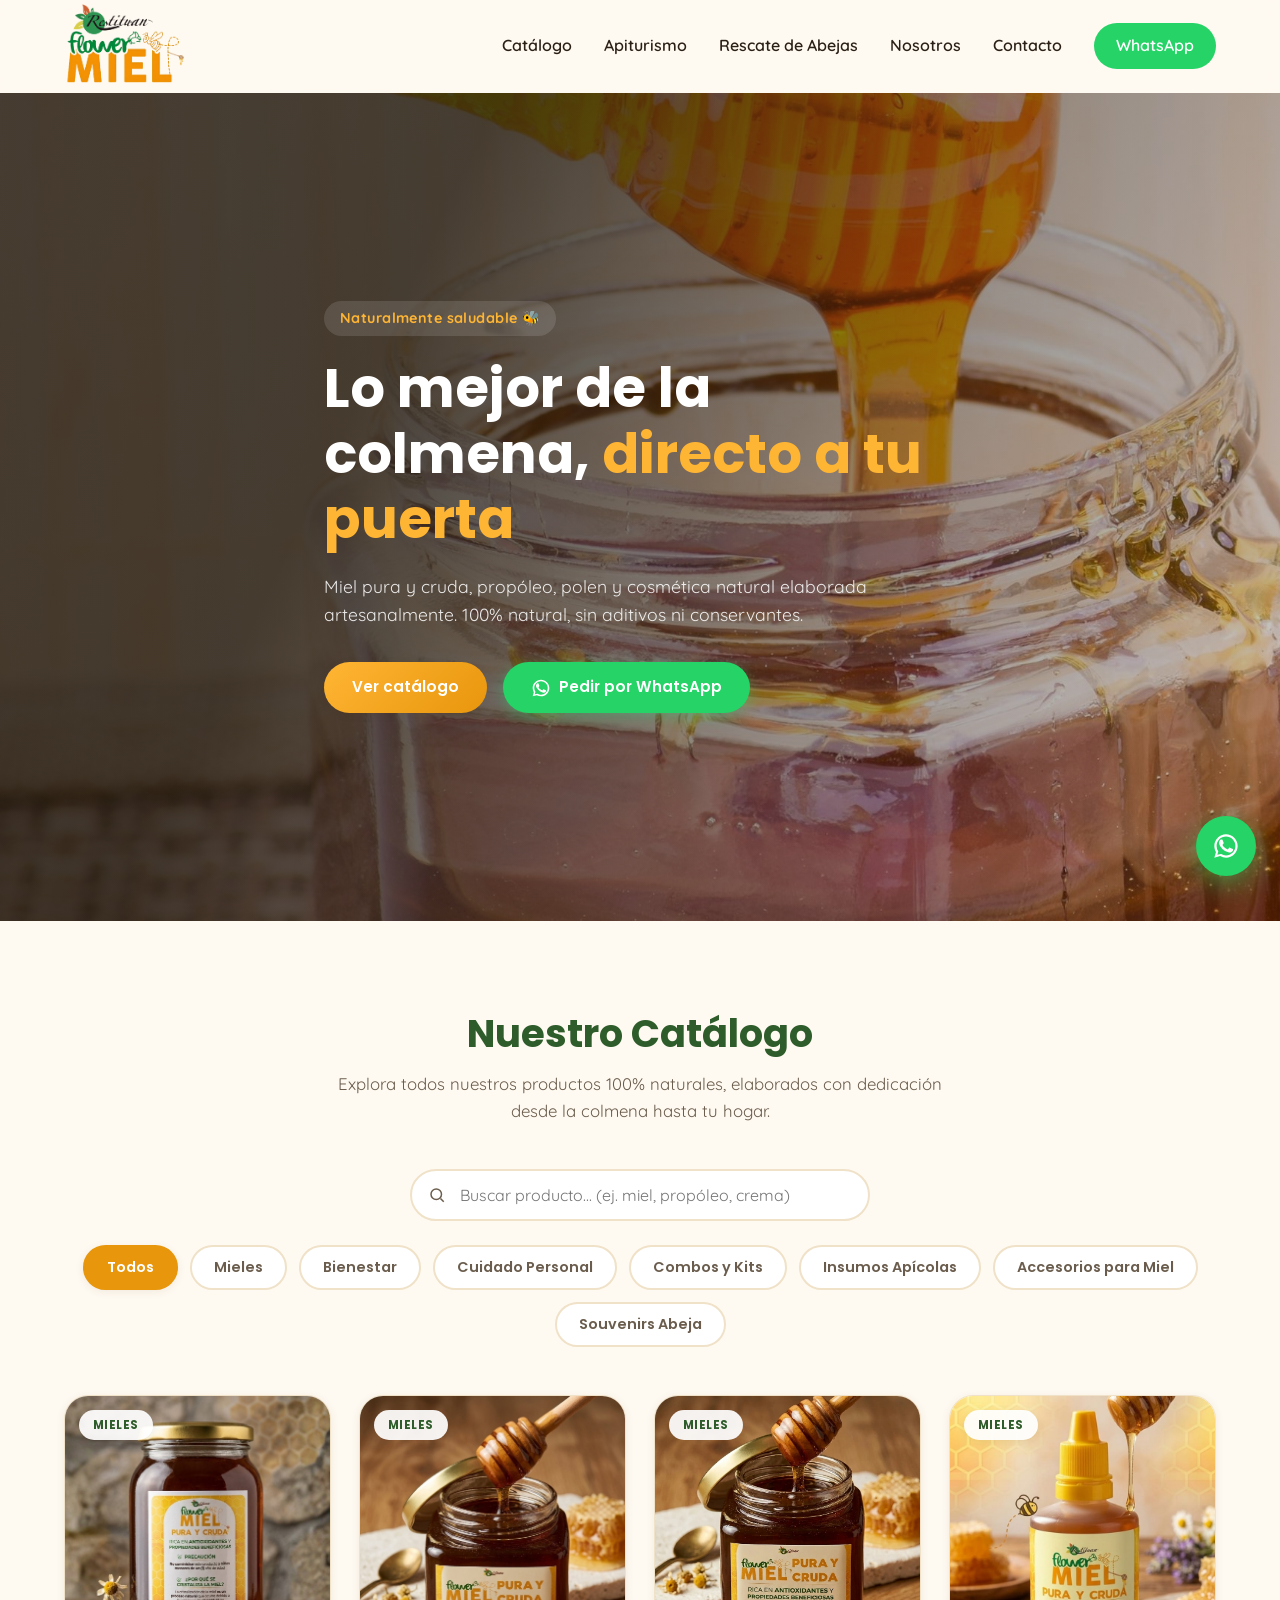
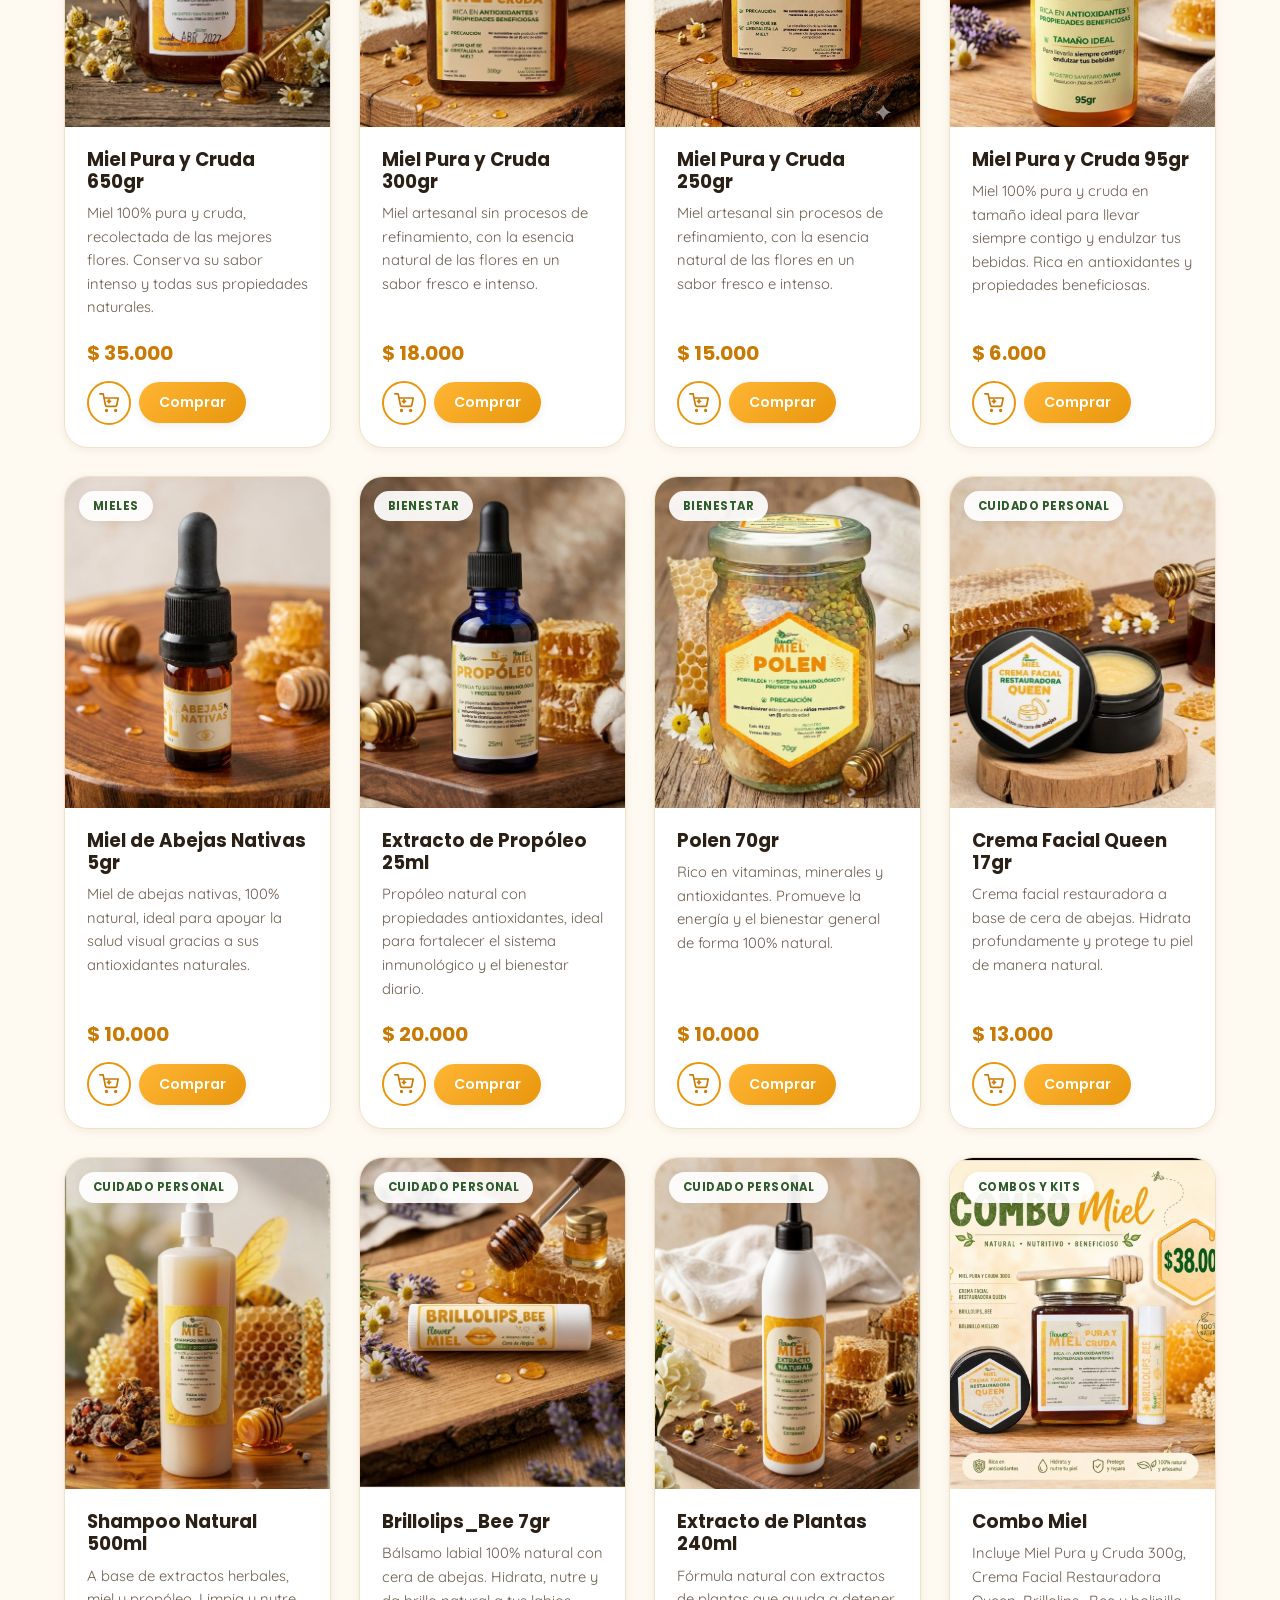
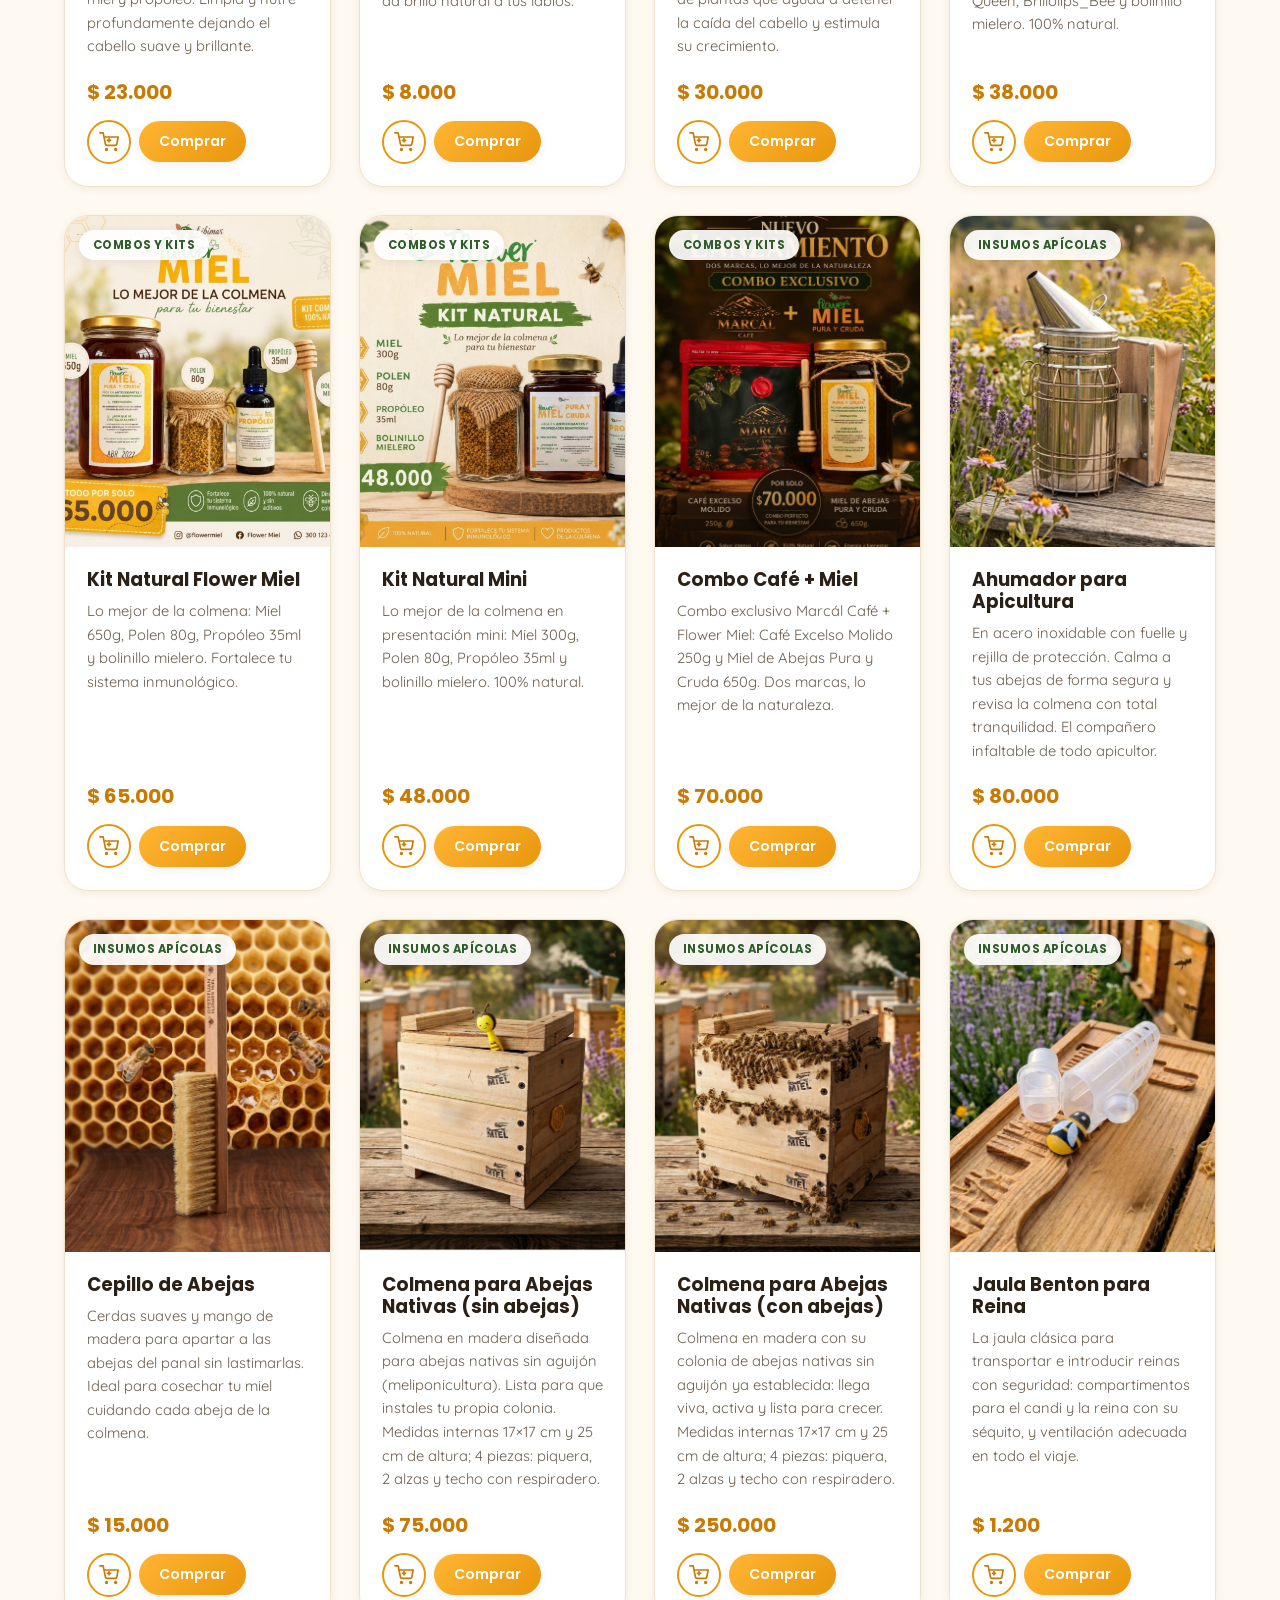
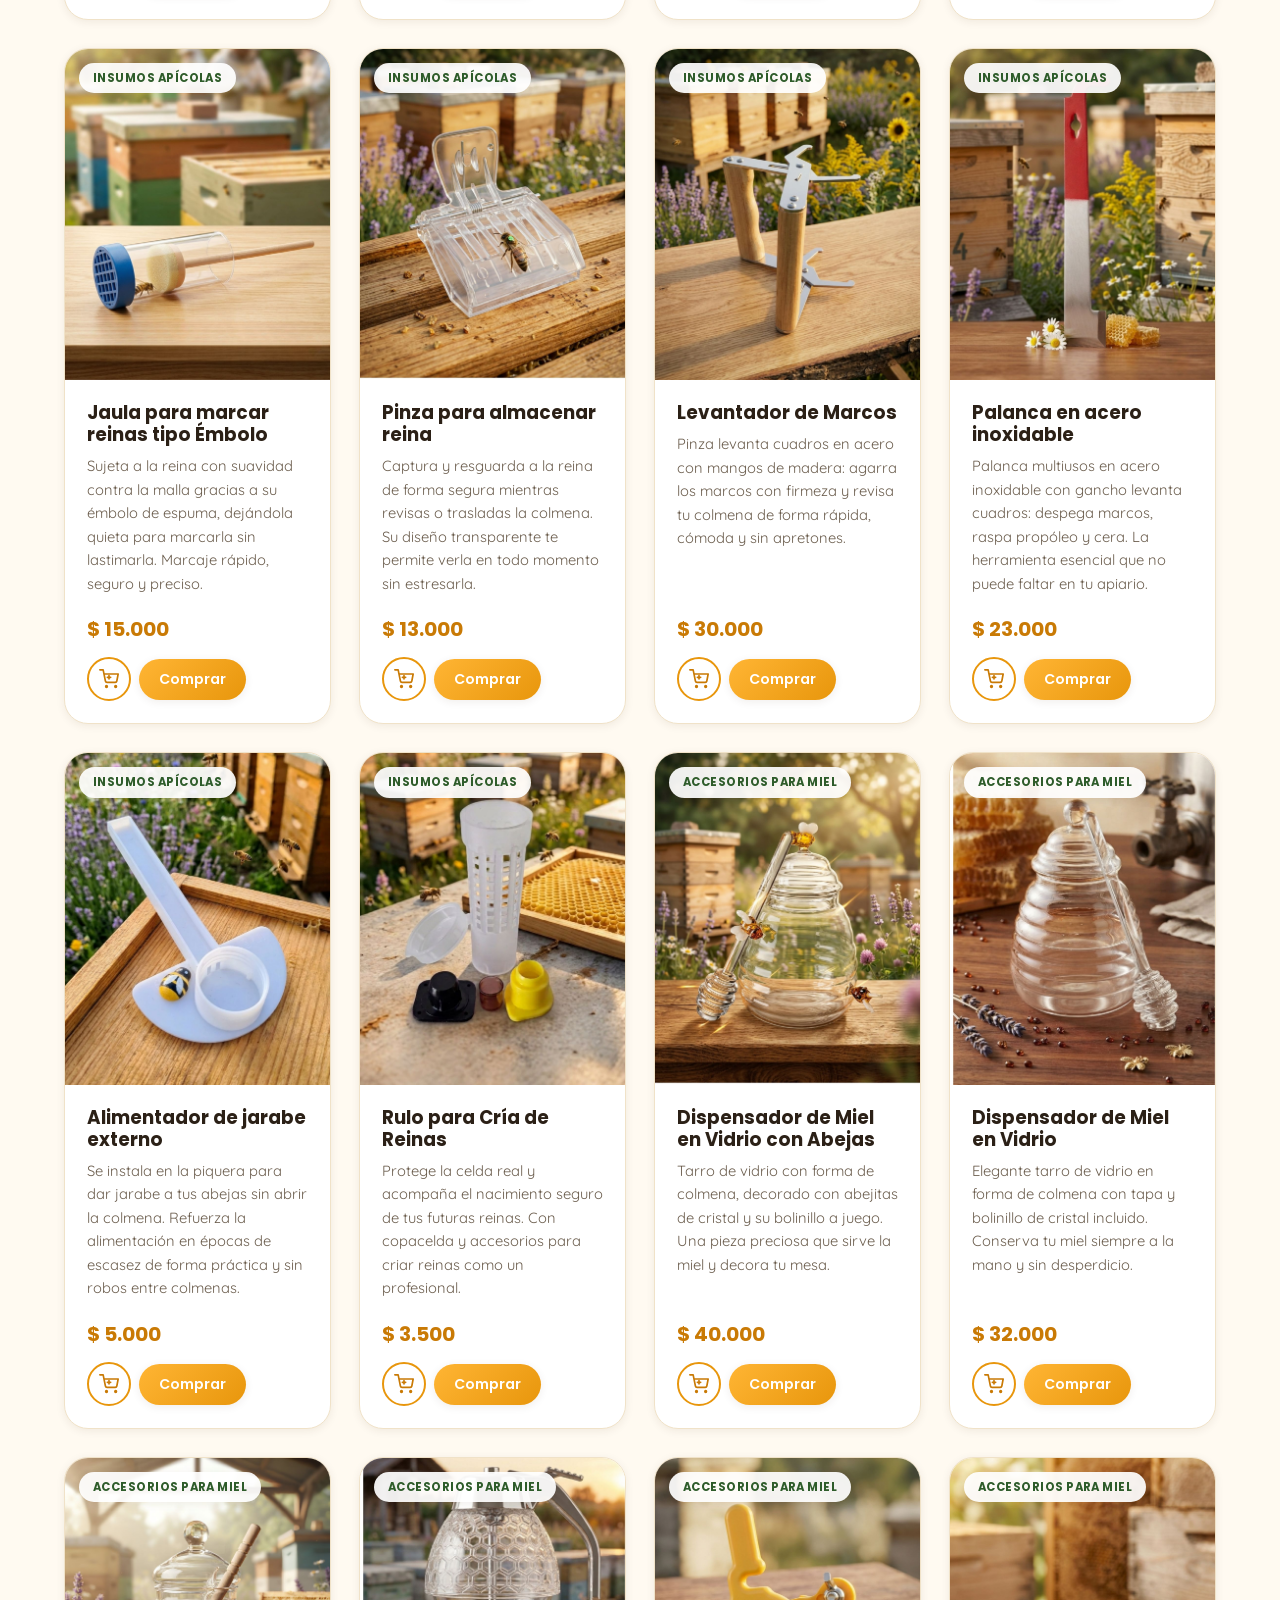
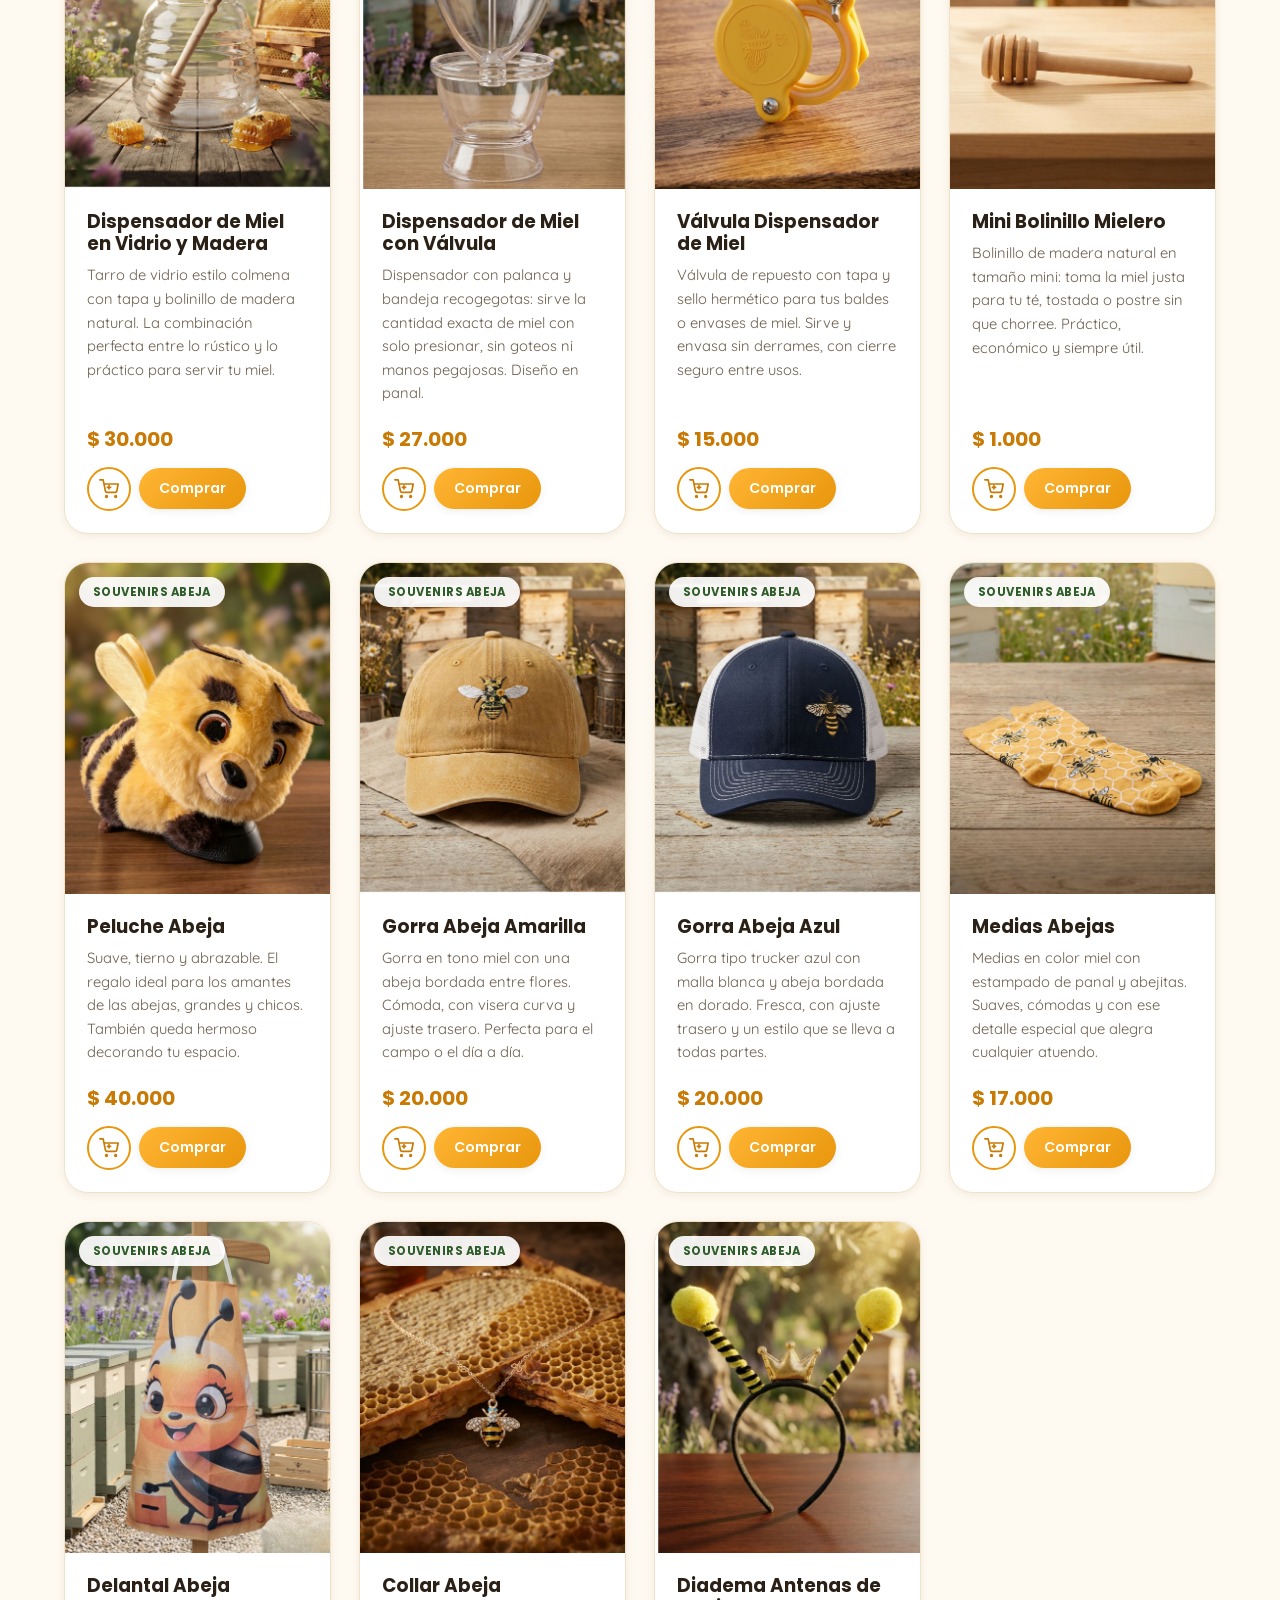
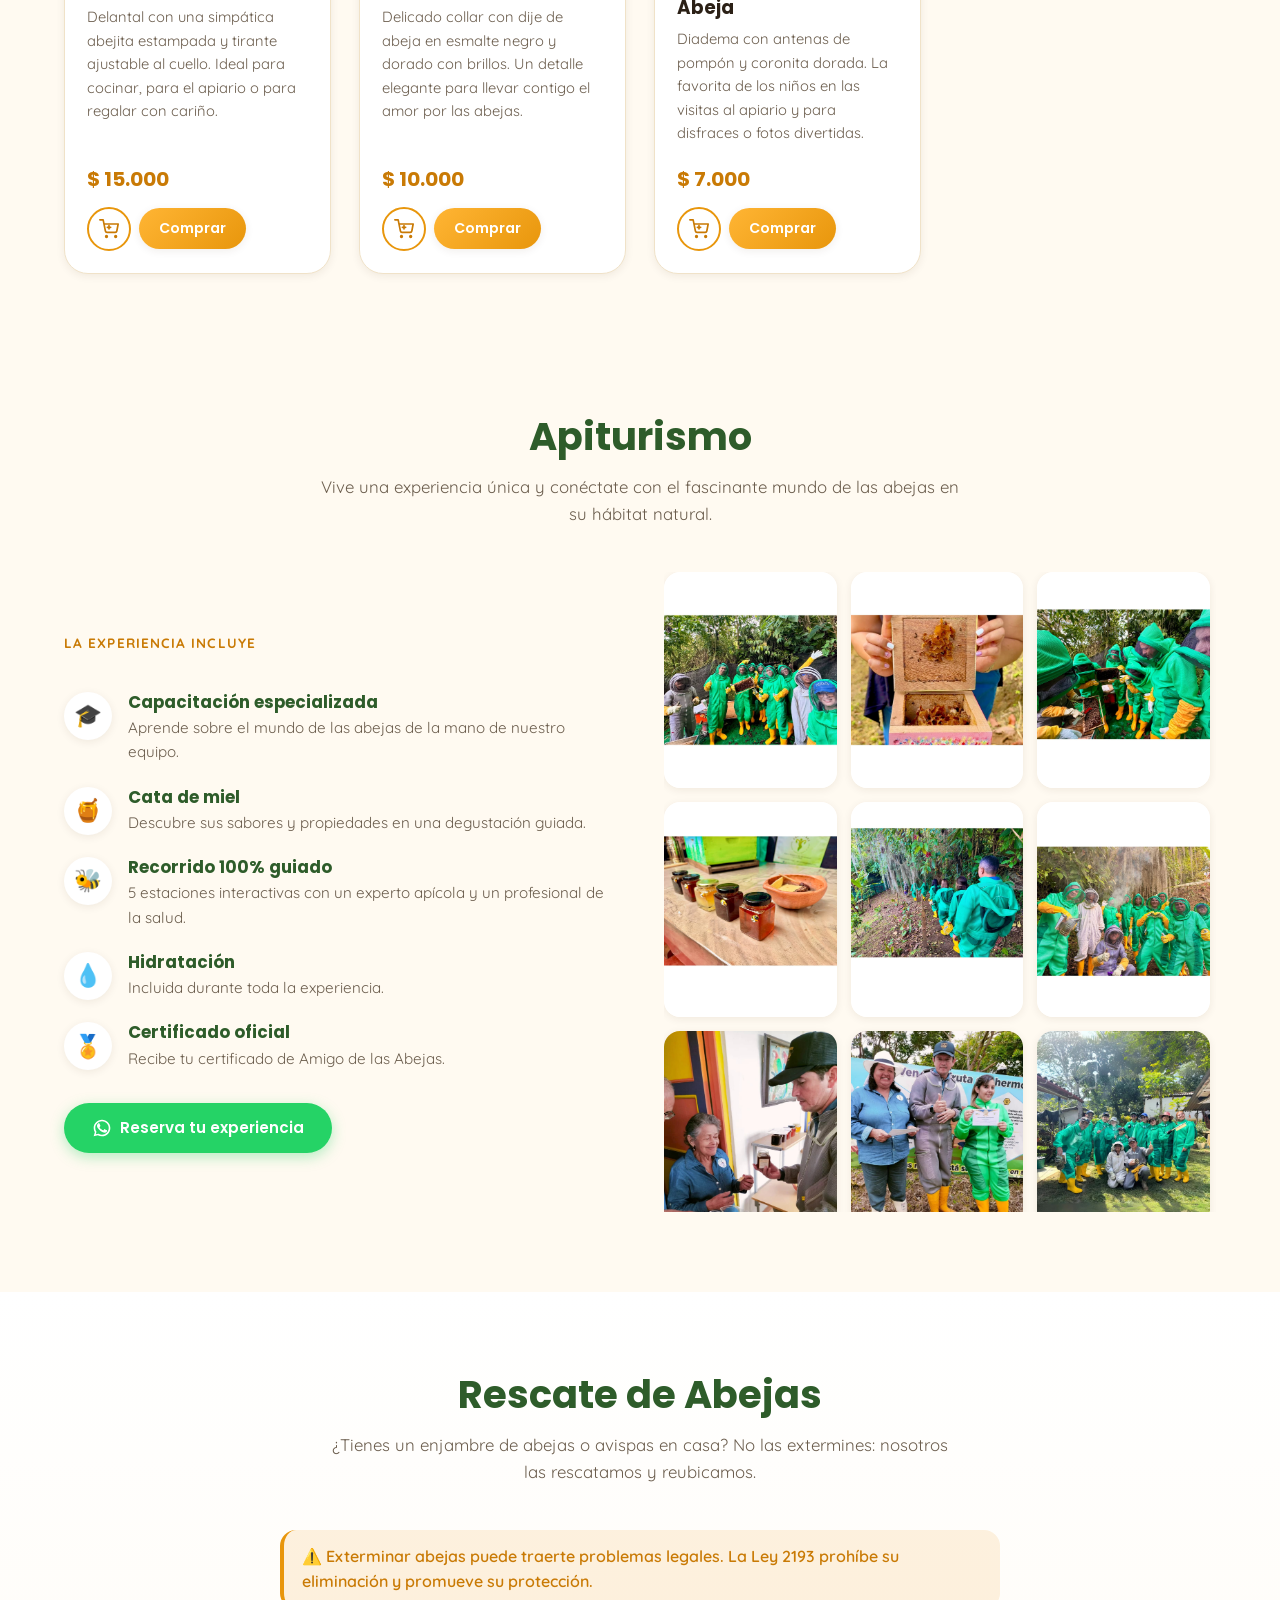
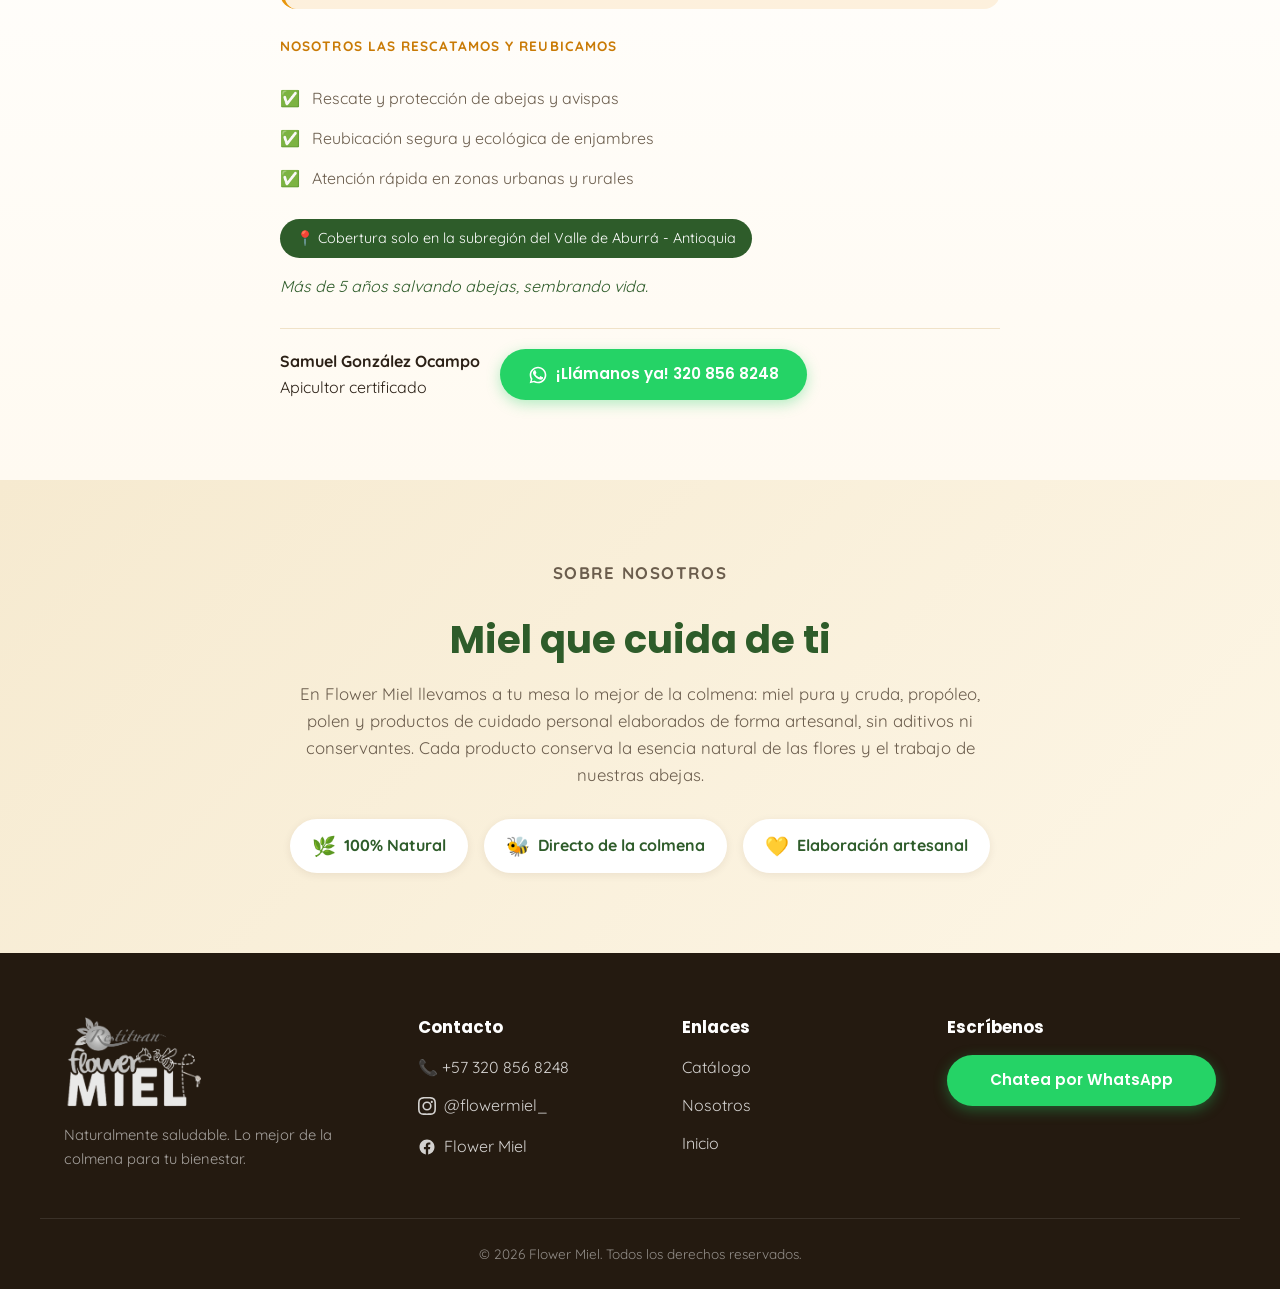
==== index.html @ 2cbb91fa "Anima el fondo del hero con video de miel cayendo Reemplaza la imagen estática del hero por un loop " ====
<!DOCTYPE html>
<html lang="es">
<head>
<meta charset="UTF-8">
<meta name="viewport" content="width=device-width, initial-scale=1.0">
<title>Flower Miel | Catálogo Natural</title>
<meta name="description" content="Flower Miel - Productos naturales de la colmena: miel, propóleo, polen y cosmética natural. Pide por WhatsApp.">
<link rel="icon" href="data:image/svg+xml,<svg xmlns=%22http://www.w3.org/2000/svg%22 viewBox=%220 0 100 100%22><text y=%22.9em%22 font-size=%2290%22>🍯</text></svg>">
<link rel="preconnect" href="https://fonts.googleapis.com">
<link rel="preconnect" href="https://fonts.gstatic.com" crossorigin>
<link href="https://fonts.googleapis.com/css2?family=Poppins:wght@400;500;600;700;800&family=Quicksand:wght@400;500;600;700&display=swap" rel="stylesheet">
<link rel="stylesheet" href="assets/css/styles.css">
<script type="text/javascript">
  (function(c,l,a,r,i,t,y){
      c[a] = c[a] || function () { (c[a].q = c[a].q || []).push(arguments) };
      t=l.createElement(r); t.async = 1; t.src = "https://www.clarity.ms/tag/" + i;
      y=l.getElementsByTagName(r)[0]; y.parentNode.insertBefore(t,y);
  })(window, document, "clarity", "script", "xit85hy0zz");
</script>
<script async src="https://www.googletagmanager.com/gtag/js?id=G-C2NWZC5JKX"></script>
<script>
  window.dataLayer = window.dataLayer || [];
  function gtag(){dataLayer.push(arguments);}
  gtag('js', new Date());
  gtag('config', 'G-C2NWZC5JKX');
</script>
</head>
<body>

<!-- HEADER -->
<header class="site-header" id="top">
  <div class="header-inner container">
    <a href="#top" class="brand">
      <img src="assets/img/logo-flower-miel.png" alt="Flower Miel" class="brand-logo">
    </a>

    <nav class="main-nav" id="mainNav">
      <a href="#catalogo">Catálogo</a>
      <a href="#apiturismo">Apiturismo</a>
      <a href="#rescate">Rescate de Abejas</a>
      <a href="#nosotros">Nosotros</a>
      <a href="#contacto">Contacto</a>
      <a class="nav-cta" href="https://wa.me/573208568248?text=Hola%2C%20quiero%20conocer%20m%C3%A1s%20sobre%20los%20productos%20de%20Flower%20Miel.%20Estoy%20viendo%20el%20cat%C3%A1logo%3A%20https%3A%2F%2Fcatalogoflowermiel.onrender.com%2F%23catalogo" target="_blank" rel="noopener">
        WhatsApp
      </a>
    </nav>

    <button class="nav-toggle" id="navToggle" aria-label="Abrir menú" aria-expanded="false">
      <span></span><span></span><span></span>
    </button>
  </div>
</header>

<!-- HERO -->
<section class="hero">
  <video class="hero-bg hero-bg-video" autoplay muted loop playsinline poster="assets/img/hero-banner.jpg">
    <source src="assets/video/hero-honey.mp4" type="video/mp4">
  </video>
  <div class="hero-overlay"></div>
  <div class="container hero-content">
    <p class="hero-eyebrow">Naturalmente saludable 🐝</p>
    <h1>Lo mejor de la colmena, <span>directo a tu puerta</span></h1>
    <p class="hero-subtitle">Miel pura y cruda, propóleo, polen y cosmética natural elaborada artesanalmente. 100% natural, sin aditivos ni conservantes.</p>
    <div class="hero-actions">
      <a href="#catalogo" class="btn btn-primary">Ver catálogo</a>
      <a href="https://wa.me/573208568248?text=Hola%2C%20estoy%20interesado%20en%20los%20productos%20de%20Flower%20Miel.%20Estoy%20viendo%20el%20cat%C3%A1logo%3A%20https%3A%2F%2Fcatalogoflowermiel.onrender.com%2F%23catalogo" target="_blank" rel="noopener" class="btn btn-whatsapp">
        <svg viewBox="0 0 24 24" width="20" height="20" fill="currentColor" aria-hidden="true"><path d="M17.472 14.382c-.297-.149-1.758-.867-2.03-.967-.273-.099-.472-.148-.67.15-.197.297-.767.966-.94 1.164-.173.199-.347.223-.644.075-.297-.15-1.255-.463-2.39-1.475-.883-.788-1.48-1.761-1.653-2.059-.173-.297-.018-.458.13-.606.134-.133.298-.347.446-.52.149-.174.198-.298.298-.497.099-.198.05-.371-.025-.52-.075-.149-.669-1.612-.916-2.207-.242-.579-.487-.5-.669-.51-.173-.008-.371-.01-.57-.01-.198 0-.52.074-.792.372-.272.297-1.04 1.016-1.04 2.479 0 1.462 1.065 2.875 1.213 3.074.149.198 2.096 3.2 5.077 4.487.709.306 1.262.489 1.694.625.712.227 1.36.195 1.871.118.571-.085 1.758-.719 2.006-1.413.248-.694.248-1.289.173-1.413-.074-.124-.272-.198-.57-.347z"/><path d="M12.001 2C6.478 2 2 6.477 2 12c0 1.876.51 3.633 1.398 5.144L2 22l4.965-1.372A9.94 9.94 0 0012.001 22C17.523 22 22 17.523 22 12S17.523 2 12.001 2zm0 18.062a8.03 8.03 0 01-4.099-1.126l-.294-.175-3.038.84.812-2.96-.192-.303A8.024 8.024 0 013.938 12c0-4.444 3.618-8.062 8.063-8.062 4.444 0 8.062 3.618 8.062 8.062 0 4.445-3.618 8.062-8.062 8.062z"/></svg>
        Pedir por WhatsApp
      </a>
    </div>
  </div>
</section>

<!-- QUICK NAV (solo móvil) -->
<nav class="quick-nav" aria-label="Accesos rápidos">
  <div class="container quick-nav-inner">
    <a href="#catalogo" class="quick-nav-item">
      <span class="quick-nav-icon">🍯</span>
      Catálogo
    </a>
    <a href="#apiturismo" class="quick-nav-item">
      <span class="quick-nav-icon">🐝</span>
      Apiturismo
    </a>
    <a href="#rescate" class="quick-nav-item">
      <span class="quick-nav-icon">🛡️</span>
      Rescate de Abejas
    </a>
    <a href="#nosotros" class="quick-nav-item">
      <span class="quick-nav-icon">🌿</span>
      Nosotros
    </a>
  </div>
</nav>

<!-- CATALOGO -->
<main>
<section class="catalog-section" id="catalogo">
  <div class="container">
    <div class="section-heading">
      <h2>Nuestro Catálogo</h2>
      <p>Explora todos nuestros productos 100% naturales, elaborados con dedicación desde la colmena hasta tu hogar.</p>
    </div>

    <!-- Controls: search + filters -->
    <div class="catalog-controls">
      <div class="search-box">
        <svg viewBox="0 0 24 24" width="18" height="18" fill="none" stroke="currentColor" stroke-width="2" aria-hidden="true"><circle cx="11" cy="11" r="7"/><line x1="21" y1="21" x2="16.65" y2="16.65"/></svg>
        <input type="text" id="searchInput" placeholder="Buscar producto... (ej. miel, propóleo, crema)">
      </div>

      <div class="filter-chips" id="filterChips">
        <button class="chip active" data-filter="todos">Todos</button>
        <button class="chip" data-filter="mieles">Mieles</button>
        <button class="chip" data-filter="bienestar">Bienestar</button>
        <button class="chip" data-filter="cuidado-personal">Cuidado Personal</button>
        <button class="chip" data-filter="combos">Combos y Kits</button>
        <button class="chip" data-filter="insumos-apicolas">Insumos Apícolas</button>
        <button class="chip" data-filter="accesorios-miel">Accesorios para Miel</button>
        <button class="chip" data-filter="souvenirs">Souvenirs Abeja</button>
      </div>
    </div>

    <!-- Product grid -->
    <div class="product-grid" id="productGrid"></div>

    <p class="no-results" id="noResults" hidden>No se encontraron productos que coincidan con tu búsqueda 🐝</p>
  </div>
</section>

<!-- APITURISMO -->
<section class="apiturismo-section" id="apiturismo">
  <div class="container">
    <div class="section-heading">
      <h2>Apiturismo</h2>
      <p>Vive una experiencia única y conéctate con el fascinante mundo de las abejas en su hábitat natural.</p>
    </div>

    <div class="apiturismo-inner">
      <div class="apiturismo-info">
        <p class="section-tag">La experiencia incluye</p>
        <ul class="apiturismo-list">
          <li>
            <span class="apiturismo-icon">🎓</span>
            <div>
              <h3>Capacitación especializada</h3>
              <p>Aprende sobre el mundo de las abejas de la mano de nuestro equipo.</p>
            </div>
          </li>
          <li>
            <span class="apiturismo-icon">🍯</span>
            <div>
              <h3>Cata de miel</h3>
              <p>Descubre sus sabores y propiedades en una degustación guiada.</p>
            </div>
          </li>
          <li>
            <span class="apiturismo-icon">🐝</span>
            <div>
              <h3>Recorrido 100% guiado</h3>
              <p>5 estaciones interactivas con un experto apícola y un profesional de la salud.</p>
            </div>
          </li>
          <li>
            <span class="apiturismo-icon">💧</span>
            <div>
              <h3>Hidratación</h3>
              <p>Incluida durante toda la experiencia.</p>
            </div>
          </li>
          <li>
            <span class="apiturismo-icon">🏅</span>
            <div>
              <h3>Certificado oficial</h3>
              <p>Recibe tu certificado de Amigo de las Abejas.</p>
            </div>
          </li>
        </ul>
        <a href="https://wa.me/573208568248?text=Hola%2C%20quiero%20conocer%20m%C3%A1s%20sobre%20la%20experiencia%20de%20Apiturismo" target="_blank" rel="noopener" class="btn btn-whatsapp">
          <svg viewBox="0 0 24 24" width="20" height="20" fill="currentColor" aria-hidden="true"><path d="M17.472 14.382c-.297-.149-1.758-.867-2.03-.967-.273-.099-.472-.148-.67.15-.197.297-.767.966-.94 1.164-.173.199-.347.223-.644.075-.297-.15-1.255-.463-2.39-1.475-.883-.788-1.48-1.761-1.653-2.059-.173-.297-.018-.458.13-.606.134-.133.298-.347.446-.52.149-.174.198-.298.298-.497.099-.198.05-.371-.025-.52-.075-.149-.669-1.612-.916-2.207-.242-.579-.487-.5-.669-.51-.173-.008-.371-.01-.57-.01-.198 0-.52.074-.792.372-.272.297-1.04 1.016-1.04 2.479 0 1.462 1.065 2.875 1.213 3.074.149.198 2.096 3.2 5.077 4.487.709.306 1.262.489 1.694.625.712.227 1.36.195 1.871.118.571-.085 1.758-.719 2.006-1.413.248-.694.248-1.289.173-1.413-.074-.124-.272-.198-.57-.347z"/><path d="M12.001 2C6.478 2 2 6.477 2 12c0 1.876.51 3.633 1.398 5.144L2 22l4.965-1.372A9.94 9.94 0 0012.001 22C17.523 22 22 17.523 22 12S17.523 2 12.001 2zm0 18.062a8.03 8.03 0 01-4.099-1.126l-.294-.175-3.038.84.812-2.96-.192-.303A8.024 8.024 0 013.938 12c0-4.444 3.618-8.062 8.063-8.062 4.444 0 8.062 3.618 8.062 8.062 0 4.445-3.618 8.062-8.062 8.062z"/></svg>
          Reserva tu experiencia
        </a>
      </div>

      <div class="apiturismo-gallery" id="apiturismoGallery">
        <div class="gallery-item"><img src="assets/img/apiturismo/apiturismo-20.jpg" alt="Experiencia de Apiturismo en Flower Miel" loading="lazy"></div>
        <div class="gallery-item"><img src="assets/img/apiturismo/apiturismo-21.jpg" alt="Experiencia de Apiturismo en Flower Miel" loading="lazy"></div>
        <div class="gallery-item"><img src="assets/img/apiturismo/apiturismo-22.jpg" alt="Experiencia de Apiturismo en Flower Miel" loading="lazy"></div>
        <div class="gallery-item"><img src="assets/img/apiturismo/apiturismo-23.jpg" alt="Experiencia de Apiturismo en Flower Miel" loading="lazy"></div>
        <div class="gallery-item"><img src="assets/img/apiturismo/apiturismo-24.jpg" alt="Experiencia de Apiturismo en Flower Miel" loading="lazy"></div>
        <div class="gallery-item"><img src="assets/img/apiturismo/apiturismo-25.jpg" alt="Experiencia de Apiturismo en Flower Miel" loading="lazy"></div>
        <div class="gallery-item gallery-item-extra gallery-item-hidden"><img src="assets/img/apiturismo/apiturismo-26.jpg" alt="Experiencia de Apiturismo en Flower Miel" loading="lazy"></div>
        <div class="gallery-item gallery-item-extra gallery-item-hidden"><img src="assets/img/apiturismo/apiturismo-27.jpg" alt="Experiencia de Apiturismo en Flower Miel" loading="lazy"></div>
        <div class="gallery-item gallery-item-extra gallery-item-hidden"><img src="assets/img/apiturismo/apiturismo-28.jpg" alt="Experiencia de Apiturismo en Flower Miel" loading="lazy"></div>
        <div class="gallery-item gallery-item-extra gallery-item-hidden"><img src="assets/img/apiturismo/apiturismo-29.jpg" alt="Experiencia de Apiturismo en Flower Miel" loading="lazy"></div>
        <div class="gallery-item gallery-item-extra gallery-item-hidden"><img src="assets/img/apiturismo/apiturismo-31.jpg" alt="Experiencia de Apiturismo en Flower Miel" loading="lazy"></div>
        <div class="gallery-item gallery-item-extra gallery-item-hidden"><img src="assets/img/apiturismo/apiturismo-32.jpg" alt="Experiencia de Apiturismo en Flower Miel" loading="lazy"></div>
        <div class="gallery-item gallery-item-extra gallery-item-hidden"><img src="assets/img/apiturismo/apiturismo-33.jpg" alt="Experiencia de Apiturismo en Flower Miel" loading="lazy"></div>
        <div class="gallery-item gallery-item-extra gallery-item-hidden"><img src="assets/img/apiturismo/apiturismo-34.jpg" alt="Experiencia de Apiturismo en Flower Miel" loading="lazy"></div>
        <div class="gallery-item gallery-item-extra gallery-item-hidden"><img src="assets/img/apiturismo/apiturismo-35.jpg" alt="Experiencia de Apiturismo en Flower Miel" loading="lazy"></div>
        <div class="gallery-item gallery-item-extra gallery-item-hidden"><img src="assets/img/apiturismo/apiturismo-36.jpg" alt="Experiencia de Apiturismo en Flower Miel" loading="lazy"></div>
        <div class="gallery-item gallery-item-extra gallery-item-hidden"><img src="assets/img/apiturismo/apiturismo-37.jpg" alt="Experiencia de Apiturismo en Flower Miel" loading="lazy"></div>
        <div class="gallery-item gallery-item-extra gallery-item-hidden"><img src="assets/img/apiturismo/apiturismo-38.jpg" alt="Experiencia de Apiturismo en Flower Miel" loading="lazy"></div>
        <div class="gallery-item gallery-item-extra gallery-item-hidden"><img src="assets/img/apiturismo/apiturismo-39.jpg" alt="Experiencia de Apiturismo en Flower Miel" loading="lazy"></div>
        <div class="gallery-item gallery-item-extra gallery-item-hidden"><img src="assets/img/apiturismo/apiturismo-40.jpg" alt="Experiencia de Apiturismo en Flower Miel" loading="lazy"></div>
        <div class="gallery-item gallery-item-extra gallery-item-hidden"><img src="assets/img/apiturismo/apiturismo-41.jpg" alt="Experiencia de Apiturismo en Flower Miel" loading="lazy"></div>
        <div class="gallery-item gallery-item-extra gallery-item-hidden"><img src="assets/img/apiturismo/apiturismo-42.jpg" alt="Experiencia de Apiturismo en Flower Miel" loading="lazy"></div>
        <div class="gallery-item gallery-item-extra gallery-item-hidden"><img src="assets/img/apiturismo/apiturismo-43.jpg" alt="Experiencia de Apiturismo en Flower Miel" loading="lazy"></div>
      </div>
      <button type="button" class="btn apiturismo-gallery-toggle" id="apiturismoGalleryToggle">Ver más fotos</button>
    </div>
  </div>
</section>

<!-- RESCATE DE ABEJAS -->
<section class="rescate-section" id="rescate">
  <div class="container">
    <div class="section-heading">
      <h2>Rescate de Abejas</h2>
      <p>¿Tienes un enjambre de abejas o avispas en casa? No las extermines: nosotros las rescatamos y reubicamos.</p>
    </div>

    <div class="rescate-inner rescate-inner-no-photos">
      <div class="rescate-info">
        <p class="rescate-alert">⚠️ Exterminar abejas puede traerte problemas legales. La Ley 2193 prohíbe su eliminación y promueve su protección.</p>

        <p class="section-tag">Nosotros las rescatamos y reubicamos</p>
        <ul class="rescate-list">
          <li>
            <span class="rescate-icon">✅</span>
            <p>Rescate y protección de abejas y avispas</p>
          </li>
          <li>
            <span class="rescate-icon">✅</span>
            <p>Reubicación segura y ecológica de enjambres</p>
          </li>
          <li>
            <span class="rescate-icon">✅</span>
            <p>Atención rápida en zonas urbanas y rurales</p>
          </li>
        </ul>

        <p class="rescate-coverage">📍 Cobertura solo en la subregión del Valle de Aburrá - Antioquia</p>
        <p class="rescate-tagline">Más de 5 años salvando abejas, sembrando vida.</p>

        <div class="rescate-contact">
          <p><strong>Samuel González Ocampo</strong><br>Apicultor certificado</p>
          <a href="https://wa.me/573208568248?text=Hola%2C%20tengo%20un%20enjambre%20de%20abejas%20o%20avispas%20y%20necesito%20ayuda%20con%20el%20rescate" target="_blank" rel="noopener" class="btn btn-whatsapp">
            <svg viewBox="0 0 24 24" width="20" height="20" fill="currentColor" aria-hidden="true"><path d="M17.472 14.382c-.297-.149-1.758-.867-2.03-.967-.273-.099-.472-.148-.67.15-.197.297-.767.966-.94 1.164-.173.199-.347.223-.644.075-.297-.15-1.255-.463-2.39-1.475-.883-.788-1.48-1.761-1.653-2.059-.173-.297-.018-.458.13-.606.134-.133.298-.347.446-.52.149-.174.198-.298.298-.497.099-.198.05-.371-.025-.52-.075-.149-.669-1.612-.916-2.207-.242-.579-.487-.5-.669-.51-.173-.008-.371-.01-.57-.01-.198 0-.52.074-.792.372-.272.297-1.04 1.016-1.04 2.479 0 1.462 1.065 2.875 1.213 3.074.149.198 2.096 3.2 5.077 4.487.709.306 1.262.489 1.694.625.712.227 1.36.195 1.871.118.571-.085 1.758-.719 2.006-1.413.248-.694.248-1.289.173-1.413-.074-.124-.272-.198-.57-.347z"/><path d="M12.001 2C6.478 2 2 6.477 2 12c0 1.876.51 3.633 1.398 5.144L2 22l4.965-1.372A9.94 9.94 0 0012.001 22C17.523 22 22 17.523 22 12S17.523 2 12.001 2zm0 18.062a8.03 8.03 0 01-4.099-1.126l-.294-.175-3.038.84.812-2.96-.192-.303A8.024 8.024 0 013.938 12c0-4.444 3.618-8.062 8.063-8.062 4.444 0 8.062 3.618 8.062 8.062 0 4.445-3.618 8.062-8.062 8.062z"/></svg>
            ¡Llámanos ya! 320 856 8248
          </a>
        </div>
      </div>
    </div>
  </div>
</section>

<!-- NOSOTROS -->
<section class="about-section" id="nosotros">
  <div class="container about-inner">
    <div class="about-text">
      <p class="section-tag">Sobre nosotros</p>
      <h2>Miel que cuida de ti</h2>
      <p>En Flower Miel llevamos a tu mesa lo mejor de la colmena: miel pura y cruda, propóleo, polen y productos de cuidado personal elaborados de forma artesanal, sin aditivos ni conservantes. Cada producto conserva la esencia natural de las flores y el trabajo de nuestras abejas.</p>
      <div class="about-badges">
        <div class="badge"><span>🌿</span>100% Natural</div>
        <div class="badge"><span>🐝</span>Directo de la colmena</div>
        <div class="badge"><span>💛</span>Elaboración artesanal</div>
      </div>
    </div>
  </div>
</section>
</main>

<!-- FOOTER -->
<footer class="site-footer" id="contacto">
  <div class="container footer-inner">
    <div class="footer-brand">
      <img src="assets/img/logo-flower-miel-blanco.png" alt="Flower Miel" class="brand-logo brand-logo-footer">
      <p>Naturalmente saludable. Lo mejor de la colmena para tu bienestar.</p>
    </div>

    <div class="footer-col">
      <h3>Contacto</h3>
      <ul>
        <li>📞 +57 320 856 8248</li>
        <li>
          <a href="https://www.instagram.com/flowermiel_/" target="_blank" rel="noopener" class="social-link">
            <svg viewBox="0 0 24 24" width="18" height="18" fill="currentColor" aria-hidden="true"><path d="M12 2.163c3.204 0 3.584.012 4.85.07 3.252.148 4.771 1.691 4.919 4.919.058 1.265.069 1.645.069 4.849 0 3.205-.012 3.584-.069 4.849-.149 3.225-1.664 4.771-4.919 4.919-1.266.058-1.644.07-4.85.07-3.204 0-3.584-.012-4.849-.07-3.26-.149-4.771-1.699-4.919-4.92-.058-1.265-.07-1.644-.07-4.849 0-3.204.013-3.583.07-4.849.149-3.227 1.664-4.771 4.919-4.919 1.266-.057 1.645-.069 4.849-.069zm0-2.163c-3.259 0-3.667.014-4.947.072-4.358.2-6.78 2.618-6.98 6.98-.059 1.281-.073 1.689-.073 4.948 0 3.259.014 3.668.072 4.948.2 4.358 2.618 6.78 6.98 6.98 1.281.058 1.689.072 4.948.072 3.259 0 3.668-.014 4.948-.072 4.354-.2 6.782-2.618 6.98-6.98.059-1.28.073-1.689.073-4.948 0-3.259-.014-3.667-.072-4.947-.198-4.354-2.618-6.78-6.98-6.98-1.281-.059-1.69-.073-4.949-.073zm0 5.838a6.163 6.163 0 100 12.326 6.163 6.163 0 000-12.326zm0 10.162a4 4 0 110-8 4 4 0 010 8zm6.406-10.845a1.44 1.44 0 100 2.881 1.44 1.44 0 000-2.881z"/></svg>
            @flowermiel_
          </a>
        </li>
        <li>
          <a href="https://www.facebook.com/ApiturismoFlowerMiel" target="_blank" rel="noopener" class="social-link">
            <svg viewBox="0 0 24 24" width="18" height="18" fill="currentColor" aria-hidden="true"><path d="M22 12c0-5.523-4.477-10-10-10S2 6.477 2 12c0 4.991 3.657 9.128 8.438 9.878v-6.987h-2.54V12h2.54V9.797c0-2.506 1.492-3.89 3.777-3.89 1.094 0 2.238.195 2.238.195v2.46h-1.26c-1.243 0-1.63.771-1.63 1.562V12h2.773l-.443 2.89h-2.33v6.988C18.343 21.128 22 16.991 22 12z"/></svg>
            Flower Miel
          </a>
        </li>
      </ul>
    </div>

    <div class="footer-col">
      <h3>Enlaces</h3>
      <ul>
        <li><a href="#catalogo">Catálogo</a></li>
        <li><a href="#nosotros">Nosotros</a></li>
        <li><a href="#top">Inicio</a></li>
      </ul>
    </div>

    <div class="footer-col">
      <h3>Escríbenos</h3>
      <a href="https://wa.me/573208568248?text=Hola%2C%20estoy%20interesado%20en%20los%20productos%20de%20Flower%20Miel.%20%C2%BFPodr%C3%ADan%20brindarme%20m%C3%A1s%20informaci%C3%B3n%3F" target="_blank" rel="noopener" class="btn btn-whatsapp btn-block">
        Chatea por WhatsApp
      </a>
    </div>
  </div>
  <div class="footer-bottom container">
    <p>&copy; <span id="year"></span> Flower Miel. Todos los derechos reservados.</p>
  </div>
</footer>

<a class="float-whatsapp" href="https://wa.me/573208568248?text=Hola%2C%20estoy%20interesado%20en%20los%20productos%20de%20Flower%20Miel.%20%C2%BFPodr%C3%ADan%20brindarme%20m%C3%A1s%20informaci%C3%B3n%3F" target="_blank" rel="noopener" aria-label="Escríbenos por WhatsApp">
  <svg viewBox="0 0 24 24" width="28" height="28" fill="currentColor" aria-hidden="true"><path d="M17.472 14.382c-.297-.149-1.758-.867-2.03-.967-.273-.099-.472-.148-.67.15-.197.297-.767.966-.94 1.164-.173.199-.347.223-.644.075-.297-.15-1.255-.463-2.39-1.475-.883-.788-1.48-1.761-1.653-2.059-.173-.297-.018-.458.13-.606.134-.133.298-.347.446-.52.149-.174.198-.298.298-.497.099-.198.05-.371-.025-.52-.075-.149-.669-1.612-.916-2.207-.242-.579-.487-.5-.669-.51-.173-.008-.371-.01-.57-.01-.198 0-.52.074-.792.372-.272.297-1.04 1.016-1.04 2.479 0 1.462 1.065 2.875 1.213 3.074.149.198 2.096 3.2 5.077 4.487.709.306 1.262.489 1.694.625.712.227 1.36.195 1.871.118.571-.085 1.758-.719 2.006-1.413.248-.694.248-1.289.173-1.413-.074-.124-.272-.198-.57-.347z"/><path d="M12.001 2C6.478 2 2 6.477 2 12c0 1.876.51 3.633 1.398 5.144L2 22l4.965-1.372A9.94 9.94 0 0012.001 22C17.523 22 22 17.523 22 12S17.523 2 12.001 2zm0 18.062a8.03 8.03 0 01-4.099-1.126l-.294-.175-3.038.84.812-2.96-.192-.303A8.024 8.024 0 013.938 12c0-4.444 3.618-8.062 8.063-8.062 4.444 0 8.062 3.618 8.062 8.062 0 4.445-3.618 8.062-8.062 8.062z"/></svg>
</a>

<div class="image-modal" id="imageModal">
  <div class="image-modal-content">
    <button class="image-modal-close" id="imageModalClose" aria-label="Cerrar">&times;</button>
    <img src="" alt="" id="imageModalImg">
    <p class="image-modal-caption" id="imageModalCaption"></p>
  </div>
</div>

<script src="assets/js/purchase.js"></script>
<script src="assets/js/cart.js"></script>
<script src="assets/js/main.js"></script>
</body>
</html>
---- assets/css/styles.css ----
/* ============================================
   Flower Miel — Catálogo Digital
   ============================================ */

:root {
  --color-primary: #e8960c;
  --color-primary-dark: #c97a05;
  --color-primary-light: #ffb534;
  --color-secondary: #3f7d3a;
  --color-secondary-dark: #2e5c2a;
  --color-whatsapp: #25d366;
  --color-whatsapp-dark: #1da851;

  --color-bg: #fffaf1;
  --color-surface: #ffffff;
  --color-text: #2b2016;
  --color-text-muted: #6b5d4d;
  --color-border: #f0e2c8;

  --font-heading: "Poppins", sans-serif;
  --font-body: "Quicksand", sans-serif;

  --radius-sm: 10px;
  --radius-md: 16px;
  --radius-lg: 24px;

  --shadow-sm: 0 2px 8px rgba(60, 40, 10, 0.08);
  --shadow-md: 0 8px 24px rgba(60, 40, 10, 0.12);
  --shadow-lg: 0 18px 40px rgba(60, 40, 10, 0.18);

  --transition-base: 0.3s cubic-bezier(0.4, 0, 0.2, 1);
}

* {
  box-sizing: border-box;
  margin: 0;
  padding: 0;
}

html {
  scroll-behavior: smooth;
}

#catalogo,
#apiturismo,
#rescate,
#nosotros,
#contacto {
  scroll-margin-top: 108px;
}

body {
  font-family: var(--font-body);
  color: var(--color-text);
  background: var(--color-bg);
  line-height: 1.6;
  -webkit-font-smoothing: antialiased;
}

img {
  max-width: 100%;
  display: block;
}

a {
  text-decoration: none;
  color: inherit;
}

ul {
  list-style: none;
}

.container {
  width: 100%;
  max-width: 1200px;
  margin-inline: auto;
  padding-inline: 24px;
}

h1, h2, h3 {
  font-family: var(--font-heading);
  font-weight: 700;
  line-height: 1.2;
}

/* ============================================
   Buttons
   ============================================ */

.btn {
  display: inline-flex;
  align-items: center;
  justify-content: center;
  gap: 8px;
  padding: 13px 28px;
  border-radius: 999px;
  font-family: var(--font-heading);
  font-weight: 600;
  font-size: 0.95rem;
  border: none;
  cursor: pointer;
  transition: transform var(--transition-base), box-shadow var(--transition-base), background var(--transition-base);
  white-space: nowrap;
}

.btn:active {
  transform: scale(0.97);
}

.btn-primary {
  background: linear-gradient(135deg, var(--color-primary-light), var(--color-primary));
  color: #ffffff;
  box-shadow: var(--shadow-sm);
}

.btn-primary:hover {
  box-shadow: var(--shadow-md);
  transform: translateY(-2px);
}

.btn-whatsapp {
  background: var(--color-whatsapp);
  color: #ffffff;
  box-shadow: 0 4px 14px rgba(37, 211, 102, 0.35);
}

.btn-whatsapp:hover {
  background: var(--color-whatsapp-dark);
  box-shadow: 0 6px 20px rgba(37, 211, 102, 0.45);
  transform: translateY(-2px);
}

.btn-block {
  width: 100%;
}

/* ============================================
   Header
   ============================================ */

.site-header {
  position: sticky;
  top: 0;
  z-index: 100;
  background: rgba(255, 250, 241, 0.85);
  backdrop-filter: blur(10px);
  border-bottom: 1px solid transparent;
  transition: box-shadow var(--transition-base), border-color var(--transition-base);
}

.site-header.scrolled {
  box-shadow: var(--shadow-sm);
  border-bottom-color: var(--color-border);
}

.header-inner {
  display: flex;
  align-items: center;
  justify-content: space-between;
  height: 92px;
}

.brand {
  display: flex;
  align-items: center;
  gap: 8px;
  height: 100%;
}

.brand-logo {
  height: 84px;
  width: auto;
  object-fit: contain;
  object-position: left center;
}

.main-nav {
  display: flex;
  align-items: center;
  gap: 32px;
}

.main-nav a {
  font-weight: 600;
  color: var(--color-text);
  position: relative;
  transition: color var(--transition-base);
}

.main-nav a:not(.nav-cta)::after {
  content: "";
  position: absolute;
  left: 0;
  bottom: -6px;
  width: 0;
  height: 2px;
  background: var(--color-primary);
  transition: width var(--transition-base);
}

.main-nav a:not(.nav-cta):hover {
  color: var(--color-primary-dark);
}

.main-nav a:not(.nav-cta):hover::after {
  width: 100%;
}

.nav-cta {
  background: var(--color-whatsapp);
  color: #fff !important;
  padding: 10px 22px;
  border-radius: 999px;
  font-weight: 700;
  transition: background var(--transition-base), transform var(--transition-base);
}

.nav-cta:hover {
  background: var(--color-whatsapp-dark);
  transform: translateY(-2px);
}

.nav-toggle {
  display: none;
  flex-direction: column;
  justify-content: center;
  gap: 5px;
  width: 40px;
  height: 40px;
  background: none;
  border: none;
  cursor: pointer;
}

.nav-toggle span {
  width: 100%;
  height: 2px;
  background: var(--color-text);
  border-radius: 2px;
  transition: transform var(--transition-base), opacity var(--transition-base);
}

.nav-toggle.open span:nth-child(1) {
  transform: translateY(7px) rotate(45deg);
}

.nav-toggle.open span:nth-child(2) {
  opacity: 0;
}

.nav-toggle.open span:nth-child(3) {
  transform: translateY(-7px) rotate(-45deg);
}

/* ============================================
   Hero
   ============================================ */

.hero {
  position: relative;
  min-height: 92vh;
  display: flex;
  align-items: center;
  overflow: hidden;
}

.hero-bg {
  position: absolute;
  inset: 0;
  background-size: cover;
  background-position: center;
  transform: scale(1.05);
}

.hero-bg-video {
  width: 100%;
  height: 100%;
  object-fit: cover;
  object-position: center;
}

.hero-overlay {
  position: absolute;
  inset: 0;
  background: linear-gradient(115deg, rgba(30, 22, 10, 0.82) 30%, rgba(30, 22, 10, 0.45) 65%, rgba(30, 22, 10, 0.2) 100%);
}

.hero-content {
  position: relative;
  z-index: 1;
  color: #fff;
  max-width: 680px;
  padding-block: 80px;
}

.hero-eyebrow {
  display: inline-block;
  font-weight: 700;
  color: var(--color-primary-light);
  background: rgba(255, 255, 255, 0.12);
  padding: 6px 16px;
  border-radius: 999px;
  margin-bottom: 20px;
  font-size: 0.9rem;
  letter-spacing: 0.03em;
}

.hero h1 {
  font-size: clamp(2.2rem, 5vw, 3.4rem);
  margin-bottom: 20px;
}

.hero h1 span {
  color: var(--color-primary-light);
}

.hero-subtitle {
  font-size: 1.1rem;
  color: rgba(255, 255, 255, 0.88);
  margin-bottom: 34px;
  max-width: 560px;
}

.hero-actions {
  display: flex;
  flex-wrap: wrap;
  gap: 16px;
}

/* ============================================
   Section heading
   ============================================ */

.section-heading {
  text-align: center;
  max-width: 640px;
  margin: 0 auto 44px;
}

.section-heading h2 {
  font-size: clamp(1.8rem, 3.5vw, 2.4rem);
  color: var(--color-secondary-dark);
  margin-bottom: 14px;
}

.section-heading p {
  color: var(--color-text-muted);
  font-size: 1.05rem;
}

.section-tag {
  display: inline-block;
  color: var(--color-primary-dark);
  font-weight: 700;
  text-transform: uppercase;
  letter-spacing: 0.08em;
  font-size: 0.85rem;
  margin-bottom: 10px;
}

/* ============================================
   Quick nav (mobile only)
   ============================================ */

.quick-nav {
  display: none;
}

@media (max-width: 860px) {
  .quick-nav {
    display: block;
    background: var(--color-surface);
    border-bottom: 1px solid var(--color-border);
    position: sticky;
    top: 93px;
    z-index: 90;
  }

  .quick-nav-inner {
    display: flex;
    gap: 10px;
    overflow-x: auto;
    padding-block: 12px;
    scrollbar-width: none;
  }

  .quick-nav-inner::-webkit-scrollbar {
    display: none;
  }

  .quick-nav-item {
    flex: none;
    display: flex;
    align-items: center;
    gap: 6px;
    padding: 8px 16px;
    border-radius: 999px;
    background: var(--color-bg);
    border: 1.5px solid var(--color-border);
    color: var(--color-text);
    font-weight: 600;
    font-size: 0.88rem;
    white-space: nowrap;
    transition: background var(--transition-base), border-color var(--transition-base);
  }

  .quick-nav-item:active,
  .quick-nav-item:hover {
    background: var(--color-primary-light);
    border-color: var(--color-primary);
    color: #ffffff;
  }

  .quick-nav-icon {
    font-size: 1rem;
  }
}

/* ============================================
   Catalog
   ============================================ */

.catalog-section {
  padding-block: 90px 60px;
}

.catalog-controls {
  display: flex;
  flex-direction: column;
  gap: 24px;
  align-items: center;
  margin-bottom: 48px;
}

.search-box {
  position: relative;
  width: 100%;
  max-width: 460px;
}

.search-box svg {
  position: absolute;
  left: 18px;
  top: 50%;
  transform: translateY(-50%);
  color: var(--color-text-muted);
}

.search-box input {
  width: 100%;
  padding: 14px 20px 14px 48px;
  border-radius: 999px;
  border: 2px solid var(--color-border);
  background: var(--color-surface);
  font-family: var(--font-body);
  font-size: 1rem;
  color: var(--color-text);
  transition: border-color var(--transition-base), box-shadow var(--transition-base);
}

.search-box input:focus {
  outline: none;
  border-color: var(--color-primary);
  box-shadow: 0 0 0 4px rgba(232, 150, 12, 0.15);
}

.filter-chips {
  display: flex;
  flex-wrap: wrap;
  justify-content: center;
  gap: 12px;
}

.chip {
  padding: 10px 22px;
  border-radius: 999px;
  border: 2px solid var(--color-border);
  background: var(--color-surface);
  color: var(--color-text-muted);
  font-family: var(--font-heading);
  font-weight: 600;
  font-size: 0.9rem;
  cursor: pointer;
  transition: all var(--transition-base);
}

.chip:hover {
  border-color: var(--color-primary-light);
  color: var(--color-primary-dark);
}

.chip.active {
  background: var(--color-primary);
  border-color: var(--color-primary);
  color: #fff;
  box-shadow: var(--shadow-sm);
}

.product-grid {
  display: grid;
  grid-template-columns: 1fr;
  gap: 28px;
}

@media (min-width: 640px) {
  .product-grid {
    grid-template-columns: repeat(2, 1fr);
  }
}

@media (min-width: 980px) {
  .product-grid {
    grid-template-columns: repeat(3, 1fr);
  }
}

@media (min-width: 1280px) {
  .product-grid {
    grid-template-columns: repeat(4, 1fr);
  }
}

.no-results {
  text-align: center;
  color: var(--color-text-muted);
  font-size: 1.1rem;
  padding: 40px 0;
}

/* ============================================
   Product card
   ============================================ */

.product-card {
  background: var(--color-surface);
  border-radius: var(--radius-lg);
  overflow: hidden;
  box-shadow: var(--shadow-sm);
  border: 1px solid var(--color-border);
  display: flex;
  flex-direction: column;
  transition: transform var(--transition-base), box-shadow var(--transition-base);
  animation: fadeInUp 0.5s ease both;
}

.product-card:hover {
  transform: translateY(-8px);
  box-shadow: var(--shadow-lg);
}

.product-image-wrap {
  position: relative;
  aspect-ratio: 4 / 5;
  overflow: hidden;
  background: var(--color-border);
  cursor: zoom-in;
}

.product-image {
  width: 100%;
  height: 100%;
  object-fit: cover;
  transition: transform 0.5s ease;
}

.product-card:hover .product-image {
  transform: scale(1.08);
}

.zoom-hint {
  position: absolute;
  bottom: 14px;
  right: 14px;
  width: 36px;
  height: 36px;
  border-radius: 50%;
  background: rgba(255, 255, 255, 0.92);
  color: var(--color-text);
  display: flex;
  align-items: center;
  justify-content: center;
  opacity: 0;
  transform: scale(0.85);
  transition: opacity var(--transition-base), transform var(--transition-base);
  box-shadow: var(--shadow-sm);
}

.product-card:hover .zoom-hint {
  opacity: 1;
  transform: scale(1);
}

.product-badge {
  position: absolute;
  top: 14px;
  left: 14px;
  background: rgba(255, 255, 255, 0.92);
  color: var(--color-secondary-dark);
  font-family: var(--font-heading);
  font-weight: 700;
  font-size: 0.72rem;
  text-transform: uppercase;
  letter-spacing: 0.04em;
  padding: 6px 14px;
  border-radius: 999px;
  box-shadow: var(--shadow-sm);
}

.product-body {
  padding: 22px;
  display: flex;
  flex-direction: column;
  flex-grow: 1;
}

.product-name {
  font-size: 1.15rem;
  color: var(--color-text);
  margin-bottom: 8px;
}

.product-description {
  color: var(--color-text-muted);
  font-size: 0.92rem;
  margin-bottom: 18px;
  flex-grow: 1;
}

.product-footer {
  display: flex;
  align-items: center;
  justify-content: space-between;
  gap: 12px;
  flex-wrap: wrap;
}

.product-price {
  font-family: var(--font-heading);
  font-weight: 700;
  font-size: 1.25rem;
  color: var(--color-primary-dark);
}

.btn-buy {
  padding: 10px 20px;
  font-size: 0.88rem;
}

/* ============================================
   Apiturismo section
   ============================================ */

.apiturismo-section {
  background: var(--color-bg);
  padding-block: 80px;
}

.apiturismo-inner {
  display: grid;
  grid-template-columns: 1fr;
  gap: 48px;
  margin-top: 40px;
}

.apiturismo-list {
  display: flex;
  flex-direction: column;
  gap: 22px;
  margin: 28px 0 32px;
}

.apiturismo-list li {
  display: flex;
  align-items: flex-start;
  gap: 16px;
}

.apiturismo-icon {
  flex: none;
  width: 48px;
  height: 48px;
  display: flex;
  align-items: center;
  justify-content: center;
  font-size: 1.4rem;
  background: var(--color-surface);
  border-radius: 50%;
  box-shadow: var(--shadow-sm);
}

.apiturismo-list h3 {
  font-size: 1.05rem;
  color: var(--color-secondary-dark);
  margin-bottom: 4px;
}

.apiturismo-list p {
  color: var(--color-text-muted);
  font-size: 0.95rem;
}

.apiturismo-gallery {
  display: grid;
  grid-template-columns: repeat(2, 1fr);
  gap: 14px;
}

.apiturismo-gallery .gallery-item.gallery-item-hidden {
  display: none;
}

.apiturismo-gallery-toggle {
  display: block;
  margin: 18px auto 0;
  background: var(--color-surface);
  color: var(--color-secondary-dark);
  border: 2px solid var(--color-secondary);
}

.apiturismo-gallery-toggle:hover {
  background: var(--color-secondary);
  color: #ffffff;
}

.gallery-item {
  position: relative;
  aspect-ratio: 4 / 5;
  border-radius: var(--radius-md);
  overflow: hidden;
  box-shadow: var(--shadow-sm);
  cursor: zoom-in;
}

.gallery-item img {
  position: absolute;
  inset: 0;
  width: 100%;
  height: 100%;
  object-fit: cover;
  transition: transform 0.5s ease;
}

.gallery-item:hover img {
  transform: scale(1.06);
}

.gallery-placeholder {
  display: flex;
  align-items: center;
  justify-content: center;
  background: repeating-linear-gradient(
    45deg,
    var(--color-border),
    var(--color-border) 10px,
    var(--color-surface) 10px,
    var(--color-surface) 20px
  );
  color: var(--color-text-muted);
  font-size: 0.85rem;
  text-align: center;
  padding: 12px;
  cursor: default;
}

@media (min-width: 860px) {
  .apiturismo-inner {
    grid-template-columns: 1fr 1fr;
    align-items: center;
  }

  .apiturismo-gallery {
    grid-template-columns: repeat(3, 1fr);
    max-height: 640px;
    overflow-y: auto;
    padding-right: 6px;
    scrollbar-width: thin;
    scrollbar-color: var(--color-secondary) var(--color-surface);
  }

  .apiturismo-gallery::-webkit-scrollbar {
    width: 8px;
  }

  .apiturismo-gallery::-webkit-scrollbar-track {
    background: var(--color-surface);
    border-radius: 8px;
  }

  .apiturismo-gallery::-webkit-scrollbar-thumb {
    background: var(--color-secondary);
    border-radius: 8px;
  }

  .apiturismo-gallery .gallery-item.gallery-item-hidden {
    display: block;
  }

  .apiturismo-gallery-toggle {
    display: none;
  }
}

/* ============================================
   Rescate de Abejas section
   ============================================ */

.rescate-section {
  background: linear-gradient(180deg, var(--color-surface), var(--color-bg));
  padding-block: 80px;
}

.rescate-inner {
  display: grid;
  grid-template-columns: 1fr;
  gap: 40px;
  margin-top: 40px;
}

.rescate-photos {
  display: grid;
  grid-template-columns: repeat(3, 1fr);
  gap: 14px;
}

.rescate-photo {
  aspect-ratio: 1 / 1;
  border-radius: 50%;
  overflow: hidden;
  box-shadow: var(--shadow-sm);
  border: 4px solid var(--color-primary-light);
}

.rescate-photo img {
  width: 100%;
  height: 100%;
  object-fit: cover;
}

.rescate-alert {
  background: rgba(232, 150, 12, 0.12);
  border-left: 4px solid var(--color-primary);
  color: var(--color-primary-dark);
  font-weight: 600;
  padding: 14px 18px;
  border-radius: var(--radius-md);
  margin-bottom: 24px;
}

.rescate-list {
  display: flex;
  flex-direction: column;
  gap: 14px;
  margin: 20px 0 28px;
}

.rescate-list li {
  display: flex;
  align-items: flex-start;
  gap: 12px;
}

.rescate-icon {
  flex: none;
}

.rescate-list p {
  color: var(--color-text-muted);
}

.rescate-coverage {
  display: inline-block;
  background: var(--color-secondary-dark);
  color: #ffffff;
  font-size: 0.9rem;
  padding: 8px 16px;
  border-radius: 999px;
  margin-bottom: 16px;
}

.rescate-tagline {
  font-style: italic;
  color: var(--color-secondary-dark);
  margin-bottom: 28px;
}

.rescate-contact {
  display: flex;
  flex-wrap: wrap;
  align-items: center;
  gap: 20px;
  padding-top: 20px;
  border-top: 1px solid var(--color-border);
}

.rescate-inner-no-photos {
  max-width: 720px;
  margin-inline: auto;
}

@media (min-width: 860px) {
  .rescate-inner {
    grid-template-columns: 1fr 1.2fr;
    align-items: center;
  }

  .rescate-photos {
    grid-template-columns: 1fr;
  }

  .rescate-inner-no-photos {
    grid-template-columns: 1fr;
  }
}

/* ============================================
   About section
   ============================================ */

.about-section {
  background: linear-gradient(135deg, #f6ead0, #fdf6e6);
  padding-block: 80px;
}

.about-inner {
  display: flex;
  justify-content: center;
}

.about-text {
  max-width: 720px;
  text-align: center;
}

.about-text h2 {
  font-size: clamp(1.8rem, 3.5vw, 2.4rem);
  color: var(--color-secondary-dark);
  margin-bottom: 18px;
}

.about-text p {
  color: var(--color-text-muted);
  font-size: 1.05rem;
  margin-bottom: 30px;
}

.about-badges {
  display: flex;
  flex-wrap: wrap;
  justify-content: center;
  gap: 16px;
}

.badge {
  display: flex;
  align-items: center;
  gap: 8px;
  background: var(--color-surface);
  padding: 12px 22px;
  border-radius: 999px;
  font-weight: 700;
  color: var(--color-secondary-dark);
  box-shadow: var(--shadow-sm);
}

.badge span {
  font-size: 1.2rem;
}

/* ============================================
   Footer
   ============================================ */

.site-footer {
  background: #241a10;
  color: rgba(255, 255, 255, 0.8);
  padding-top: 64px;
}

.footer-inner {
  display: grid;
  grid-template-columns: 1fr;
  gap: 40px;
  padding-bottom: 48px;
  border-bottom: 1px solid rgba(255, 255, 255, 0.1);
}

@media (min-width: 720px) {
  .footer-inner {
    grid-template-columns: 1.4fr 1fr 1fr 1.2fr;
  }
}

.footer-brand {
  display: flex;
  flex-direction: column;
  align-items: flex-start;
  gap: 10px;
}

.brand-logo-footer {
  height: 96px;
  opacity: 0.92;
}

.footer-brand p {
  color: rgba(255, 255, 255, 0.6);
  font-size: 0.92rem;
}

.footer-col h3 {
  color: #fff;
  font-size: 1.05rem;
  margin-bottom: 18px;
}

.footer-col ul {
  display: flex;
  flex-direction: column;
  gap: 12px;
}

.footer-col a {
  transition: color var(--transition-base);
}

.footer-col a:hover {
  color: var(--color-primary-light);
}

.social-link {
  display: inline-flex;
  align-items: center;
  gap: 8px;
}

.footer-bottom {
  padding-block: 24px;
  text-align: center;
  font-size: 0.85rem;
  color: rgba(255, 255, 255, 0.5);
}

/* ============================================
   Floating WhatsApp button
   ============================================ */

.float-whatsapp {
  position: fixed;
  bottom: 24px;
  right: 24px;
  width: 60px;
  height: 60px;
  border-radius: 50%;
  background: var(--color-whatsapp);
  color: #fff;
  display: flex;
  align-items: center;
  justify-content: center;
  box-shadow: 0 8px 24px rgba(37, 211, 102, 0.45);
  z-index: 200;
  animation: pulse 2.4s infinite;
  transition: transform var(--transition-base);
}

.float-whatsapp:hover {
  transform: scale(1.1);
}

/* ============================================
   Animations
   ============================================ */

@keyframes fadeInUp {
  from {
    opacity: 0;
    transform: translateY(20px);
  }
  to {
    opacity: 1;
    transform: translateY(0);
  }
}

@keyframes pulse {
  0%, 100% {
    box-shadow: 0 8px 24px rgba(37, 211, 102, 0.45);
  }
  50% {
    box-shadow: 0 8px 24px rgba(37, 211, 102, 0.7), 0 0 0 8px rgba(37, 211, 102, 0.12);
  }
}

/* ============================================
   Responsive: mobile nav
   ============================================ */

@media (max-width: 860px) {
  .nav-toggle {
    display: flex;
  }

  .main-nav {
    position: fixed;
    top: 76px;
    left: 0;
    right: 0;
    background: var(--color-surface);
    flex-direction: column;
    align-items: stretch;
    gap: 0;
    padding: 12px 24px 24px;
    box-shadow: var(--shadow-md);
    transform: translateY(-140%);
    opacity: 0;
    transition: transform var(--transition-base), opacity var(--transition-base);
    pointer-events: none;
  }

  .main-nav.open {
    transform: translateY(0);
    opacity: 1;
    pointer-events: auto;
  }

  .main-nav a {
    padding: 14px 0;
    border-bottom: 1px solid var(--color-border);
  }

  .main-nav a:last-child {
    border-bottom: none;
  }

  .nav-cta {
    margin-top: 12px;
    text-align: center;
  }

  #catalogo,
  #apiturismo,
  #rescate,
  #nosotros,
  #contacto {
    scroll-margin-top: 172px;
  }
}

@media (max-width: 480px) {
  .hero-actions {
    flex-direction: column;
  }

  .hero-actions .btn {
    width: 100%;
  }

  .float-whatsapp {
    width: 54px;
    height: 54px;
    bottom: 18px;
    right: 18px;
  }
}

/* ============================================
   Image zoom modal
   ============================================ */

.image-modal {
  position: fixed;
  inset: 0;
  z-index: 1000;
  display: flex;
  align-items: center;
  justify-content: center;
  background: rgba(20, 14, 6, 0.88);
  opacity: 0;
  visibility: hidden;
  transition: opacity var(--transition-base), visibility var(--transition-base);
  padding: 24px;
}

.image-modal.open {
  opacity: 1;
  visibility: visible;
}

.image-modal-content {
  position: relative;
  max-width: min(90vw, 560px);
  max-height: 90vh;
  display: flex;
  flex-direction: column;
  transform: scale(0.9);
  transition: transform var(--transition-base);
}

.image-modal.open .image-modal-content {
  transform: scale(1);
}

.image-modal-content img {
  width: 100%;
  max-height: calc(90vh - 50px);
  object-fit: contain;
  border-radius: var(--radius-md);
  box-shadow: var(--shadow-lg);
}

.image-modal-close {
  position: absolute;
  top: -18px;
  right: -18px;
  width: 40px;
  height: 40px;
  border-radius: 50%;
  background: #fff;
  color: var(--color-text);
  border: none;
  font-size: 1.4rem;
  line-height: 1;
  cursor: pointer;
  display: flex;
  align-items: center;
  justify-content: center;
  box-shadow: var(--shadow-md);
  transition: transform var(--transition-base);
}

.image-modal-close:hover {
  transform: scale(1.1);
}

.image-modal-caption {
  text-align: center;
  color: #fff;
  font-family: var(--font-heading);
  font-weight: 600;
  margin-top: 14px;
}

/* ============================================
   Purchase modal
   ============================================ */

.purchase-modal {
  position: fixed;
  inset: 0;
  z-index: 1000;
  display: flex;
  align-items: center;
  justify-content: center;
  background: rgba(20, 14, 6, 0.7);
  opacity: 0;
  visibility: hidden;
  transition: opacity var(--transition-base), visibility var(--transition-base);
  padding: 20px;
}

.purchase-modal.open {
  opacity: 1;
  visibility: visible;
}

.purchase-modal-box {
  position: relative;
  width: min(92vw, 440px);
  background: var(--color-surface);
  border-radius: var(--radius-lg);
  box-shadow: var(--shadow-lg);
  padding: 28px 24px 24px;
  transform: scale(0.92);
  transition: transform var(--transition-base);
}

.purchase-modal.open .purchase-modal-box {
  transform: scale(1);
}

.purchase-modal-close {
  position: absolute;
  top: 12px;
  right: 12px;
  width: 34px;
  height: 34px;
  border-radius: 50%;
  background: var(--color-bg);
  color: var(--color-text);
  border: none;
  font-size: 1.3rem;
  line-height: 1;
  cursor: pointer;
  display: flex;
  align-items: center;
  justify-content: center;
  transition: transform var(--transition-base);
}

.purchase-modal-close:hover {
  transform: scale(1.1);
}

.purchase-product {
  display: flex;
  align-items: center;
  gap: 14px;
  margin-bottom: 18px;
}

.purchase-product-img {
  width: 64px;
  height: 64px;
  object-fit: cover;
  border-radius: var(--radius-sm);
  box-shadow: var(--shadow-sm);
}

.purchase-product-name {
  font-family: var(--font-heading);
  font-size: 1.05rem;
  font-weight: 700;
  line-height: 1.3;
  padding-right: 28px;
}

.purchase-product-price {
  font-family: var(--font-heading);
  font-weight: 700;
  color: var(--color-primary-dark);
  font-size: 1.1rem;
}

.purchase-modal-question {
  font-weight: 600;
  color: var(--color-text-muted);
  font-size: 0.92rem;
  margin-bottom: 12px;
}

.purchase-options {
  display: flex;
  flex-direction: column;
  gap: 10px;
}

.purchase-option {
  display: flex;
  align-items: center;
  gap: 14px;
  width: 100%;
  padding: 14px 16px;
  border: 2px solid var(--color-border);
  border-radius: var(--radius-md);
  background: var(--color-surface);
  cursor: pointer;
  text-align: left;
  font-family: var(--font-body);
  transition: border-color var(--transition-base), box-shadow var(--transition-base), transform var(--transition-base);
}

.purchase-option:hover {
  border-color: var(--color-primary);
  box-shadow: var(--shadow-sm);
  transform: translateY(-1px);
}

.purchase-option-icon {
  font-size: 1.5rem;
  flex-shrink: 0;
  width: 32px;
  display: flex;
  align-items: center;
  justify-content: center;
}

.purchase-option-text {
  display: flex;
  flex-direction: column;
  gap: 2px;
}

.purchase-option-title {
  font-family: var(--font-heading);
  font-weight: 700;
  font-size: 0.95rem;
  color: var(--color-text);
}

.purchase-option-desc {
  font-size: 0.8rem;
  color: var(--color-text-muted);
  line-height: 1.4;
}

.purchase-notice {
  margin-top: 14px;
  padding: 12px 14px;
  background: var(--color-bg);
  border: 1px solid var(--color-border);
  border-radius: var(--radius-sm);
  font-size: 0.85rem;
  color: var(--color-text-muted);
  text-align: center;
}

.purchase-modal-box [hidden] {
  display: none !important;
}

.purchase-nequi-title {
  font-family: var(--font-heading);
  font-weight: 700;
  font-size: 1rem;
  margin-bottom: 12px;
}

.purchase-nequi-number-row {
  display: flex;
  align-items: center;
  justify-content: space-between;
  gap: 12px;
  background: var(--color-bg);
  border: 2px dashed var(--color-primary);
  border-radius: var(--radius-md);
  padding: 12px 16px;
  margin-bottom: 12px;
}

.purchase-nequi-number {
  font-family: var(--font-heading);
  font-weight: 800;
  font-size: 1.35rem;
  letter-spacing: 1px;
  color: var(--color-text);
}

.purchase-nequi-copy {
  border: none;
  background: var(--color-primary);
  color: #fff;
  font-family: var(--font-body);
  font-weight: 700;
  font-size: 0.8rem;
  padding: 8px 14px;
  border-radius: 999px;
  cursor: pointer;
  white-space: nowrap;
  transition: background var(--transition-base);
}

.purchase-nequi-copy:hover {
  background: var(--color-primary-dark);
}

.purchase-breb-note {
  display: flex;
  align-items: flex-start;
  gap: 8px;
  font-size: 0.82rem;
  color: var(--color-text-muted);
  line-height: 1.45;
  margin-bottom: 12px;
}

.breb-badge {
  flex-shrink: 0;
  display: inline-block;
  background: #4b2d7f;
  color: #ffd23f;
  font-family: var(--font-heading);
  font-weight: 800;
  font-size: 0.72rem;
  letter-spacing: 0.5px;
  padding: 3px 10px;
  border-radius: 999px;
  margin-top: 1px;
}

.purchase-nequi-amount {
  font-size: 0.92rem;
  margin-bottom: 12px;
}

.purchase-nequi-amount strong {
  color: var(--color-primary-dark);
  font-family: var(--font-heading);
  font-size: 1.05rem;
}

.purchase-nequi-steps {
  padding-left: 20px;
  margin-bottom: 16px;
  font-size: 0.85rem;
  color: var(--color-text-muted);
  display: flex;
  flex-direction: column;
  gap: 6px;
}

.purchase-nequi-back {
  display: block;
  width: 100%;
  margin-top: 12px;
  border: none;
  background: none;
  color: var(--color-text-muted);
  font-family: var(--font-body);
  font-weight: 600;
  font-size: 0.85rem;
  cursor: pointer;
  text-align: center;
  padding: 6px;
}

.purchase-nequi-back:hover {
  color: var(--color-text);
}

/* El texto del botón de confirmación es largo: permitir salto de línea
   para que nunca se desborde del botón, especialmente en móvil. */
.purchase-nequi-confirm {
  white-space: normal;
  text-align: center;
  line-height: 1.35;
  border-radius: var(--radius-md);
  padding: 13px 18px;
  font-size: 0.92rem;
}

/* Cantidad + añadir al carrito dentro del modal de compra */
.purchase-qty-row {
  display: flex;
  align-items: center;
  gap: 12px;
  flex-wrap: wrap;
  margin-bottom: 16px;
}

.purchase-qty {
  display: flex;
  align-items: center;
  gap: 2px;
  border: 1px solid var(--color-border);
  border-radius: 999px;
  overflow: hidden;
  flex-shrink: 0;
}

.purchase-qty button {
  width: 38px;
  height: 38px;
  border: none;
  background: var(--color-bg);
  color: var(--color-text);
  font-size: 1.15rem;
  font-weight: 700;
  cursor: pointer;
  display: flex;
  align-items: center;
  justify-content: center;
  transition: background var(--transition-base);
}

.purchase-qty button:hover {
  background: var(--color-border);
}

.purchase-qty-value {
  min-width: 32px;
  text-align: center;
  font-family: var(--font-heading);
  font-weight: 700;
  font-size: 0.95rem;
}

.purchase-add-cart {
  flex: 1;
  min-width: 170px;
  display: inline-flex;
  align-items: center;
  justify-content: center;
  gap: 8px;
  padding: 10px 16px;
  border: 2px solid var(--color-primary);
  border-radius: 999px;
  background: var(--color-surface);
  color: var(--color-primary-dark);
  font-family: var(--font-heading);
  font-weight: 700;
  font-size: 0.88rem;
  cursor: pointer;
  transition: background var(--transition-base), color var(--transition-base);
}

.purchase-add-cart:hover {
  background: var(--color-primary);
  color: #fff;
}

.purchase-qty-hint {
  font-size: 0.78rem;
  color: var(--color-text-muted);
  line-height: 1.45;
  margin: -8px 0 16px;
}

/* Lista de productos del pedido (modo carrito) en el modal de compra */
.purchase-items {
  list-style: none;
  margin-bottom: 16px;
  border: 1px solid var(--color-border);
  border-radius: var(--radius-sm);
  padding: 10px 14px;
  display: flex;
  flex-direction: column;
  gap: 6px;
  max-height: 160px;
  overflow-y: auto;
}

.purchase-items li {
  display: flex;
  justify-content: space-between;
  gap: 12px;
  font-size: 0.85rem;
}

.purchase-items li span:last-child {
  font-weight: 700;
  color: var(--color-primary-dark);
  white-space: nowrap;
}

/* ============================================
   Carrito de compras
   ============================================ */

.product-actions {
  display: flex;
  align-items: center;
  gap: 8px;
}

/* Botón "Compartir": solo en móvil, donde existe el menú nativo del sistema
   (WhatsApp, estados, Instagram...). En escritorio se oculta. */
.btn-share {
  display: none;
  width: 100%;
  margin-top: 12px;
  align-items: center;
  justify-content: center;
  gap: 8px;
  padding: 10px 16px;
  border: 1.5px solid var(--color-border);
  border-radius: 999px;
  background: var(--color-surface);
  color: var(--color-text-muted);
  font-family: var(--font-heading);
  font-weight: 600;
  font-size: 0.85rem;
  cursor: pointer;
  transition: background var(--transition-base), color var(--transition-base), border-color var(--transition-base);
}

.btn-share:hover,
.btn-share:active {
  background: var(--color-whatsapp);
  border-color: var(--color-whatsapp);
  color: #ffffff;
}

.btn-share:disabled {
  opacity: 0.7;
  cursor: default;
}

@media (max-width: 860px) {
  .btn-share {
    display: inline-flex;
  }
}

.btn-add-cart {
  width: 44px;
  height: 44px;
  border-radius: 50%;
  border: 2px solid var(--color-primary);
  background: var(--color-surface);
  color: var(--color-primary-dark);
  cursor: pointer;
  display: inline-flex;
  align-items: center;
  justify-content: center;
  flex-shrink: 0;
  transition: background var(--transition-base), color var(--transition-base), transform var(--transition-base);
}

.btn-add-cart:hover {
  background: var(--color-primary);
  color: #fff;
  transform: translateY(-2px);
}

.btn-add-cart.added {
  background: var(--color-secondary);
  border-color: var(--color-secondary);
  color: #fff;
}

.cart-float {
  position: fixed;
  bottom: 24px;
  left: 24px;
  width: 60px;
  height: 60px;
  border-radius: 50%;
  border: none;
  background: var(--color-primary);
  color: #fff;
  display: none;
  align-items: center;
  justify-content: center;
  box-shadow: 0 8px 24px rgba(232, 150, 12, 0.45);
  z-index: 200;
  cursor: pointer;
  transition: transform var(--transition-base);
}

.cart-float.visible {
  display: flex;
}

.cart-float:hover {
  transform: scale(1.1);
}

.cart-float-badge {
  position: absolute;
  top: -4px;
  right: -4px;
  min-width: 24px;
  height: 24px;
  padding: 0 6px;
  border-radius: 999px;
  background: var(--color-secondary);
  color: #fff;
  font-family: var(--font-heading);
  font-weight: 700;
  font-size: 0.78rem;
  display: flex;
  align-items: center;
  justify-content: center;
  box-shadow: var(--shadow-sm);
}

@keyframes cartBounce {
  0% { transform: scale(1); }
  35% { transform: scale(1.22); }
  70% { transform: scale(0.94); }
  100% { transform: scale(1); }
}

.cart-float.bounce {
  animation: cartBounce 0.45s ease;
}

.cart-modal {
  position: fixed;
  inset: 0;
  z-index: 990;
  display: flex;
  align-items: flex-end;
  justify-content: center;
  background: rgba(20, 14, 6, 0.7);
  opacity: 0;
  visibility: hidden;
  transition: opacity var(--transition-base), visibility var(--transition-base);
}

.cart-modal.open {
  opacity: 1;
  visibility: visible;
}

.cart-box {
  width: 100%;
  max-height: 84vh;
  background: var(--color-surface);
  border-radius: var(--radius-lg) var(--radius-lg) 0 0;
  box-shadow: var(--shadow-lg);
  padding: 20px 20px 24px;
  display: flex;
  flex-direction: column;
  transform: translateY(24px);
  transition: transform var(--transition-base);
}

.cart-modal.open .cart-box {
  transform: translateY(0);
}

@media (min-width: 640px) {
  .cart-modal {
    align-items: center;
    padding: 24px;
  }

  .cart-box {
    width: min(92vw, 480px);
    border-radius: var(--radius-lg);
    max-height: 80vh;
  }
}

.cart-header {
  display: flex;
  align-items: center;
  justify-content: space-between;
  margin-bottom: 14px;
}

.cart-header h3 {
  font-family: var(--font-heading);
  font-size: 1.15rem;
}

.cart-close {
  width: 34px;
  height: 34px;
  border-radius: 50%;
  background: var(--color-bg);
  color: var(--color-text);
  border: none;
  font-size: 1.3rem;
  line-height: 1;
  cursor: pointer;
  display: flex;
  align-items: center;
  justify-content: center;
}

.cart-items {
  overflow-y: auto;
  display: flex;
  flex-direction: column;
  gap: 12px;
  flex: 1;
  min-height: 0;
}

.cart-item {
  display: flex;
  align-items: center;
  gap: 12px;
  border: 1px solid var(--color-border);
  border-radius: var(--radius-md);
  padding: 10px 12px;
}

.cart-item-img {
  width: 54px;
  height: 54px;
  object-fit: cover;
  border-radius: var(--radius-sm);
  flex-shrink: 0;
}

.cart-item-info {
  flex: 1;
  min-width: 0;
}

.cart-item-name {
  font-family: var(--font-heading);
  font-weight: 600;
  font-size: 0.88rem;
  line-height: 1.3;
}

.cart-item-price {
  font-family: var(--font-heading);
  font-weight: 700;
  font-size: 0.92rem;
  color: var(--color-primary-dark);
}

.cart-item-controls {
  display: flex;
  flex-direction: column;
  align-items: flex-end;
  gap: 6px;
  flex-shrink: 0;
}

.cart-qty {
  display: flex;
  align-items: center;
  gap: 2px;
  border: 1px solid var(--color-border);
  border-radius: 999px;
  overflow: hidden;
}

.cart-qty button {
  width: 34px;
  height: 34px;
  border: none;
  background: var(--color-bg);
  color: var(--color-text);
  font-size: 1.1rem;
  font-weight: 700;
  cursor: pointer;
  display: flex;
  align-items: center;
  justify-content: center;
  transition: background var(--transition-base);
}

.cart-qty button:hover {
  background: var(--color-border);
}

.cart-qty span {
  min-width: 28px;
  text-align: center;
  font-family: var(--font-heading);
  font-weight: 700;
  font-size: 0.92rem;
}

.cart-item-remove {
  border: none;
  background: none;
  color: var(--color-text-muted);
  font-family: var(--font-body);
  font-size: 0.75rem;
  font-weight: 600;
  cursor: pointer;
  text-decoration: underline;
  padding: 2px 4px;
}

.cart-item-remove:hover {
  color: #b93a3a;
}

.cart-empty {
  text-align: center;
  color: var(--color-text-muted);
  font-size: 0.9rem;
  padding: 24px 12px;
}

.cart-footer {
  margin-top: 16px;
  padding-top: 14px;
  border-top: 1px solid var(--color-border);
}

.cart-footer[hidden] {
  display: none;
}

.cart-total-row {
  display: flex;
  justify-content: space-between;
  align-items: center;
  font-size: 0.95rem;
  margin-bottom: 12px;
}

.cart-total {
  font-family: var(--font-heading);
  font-size: 1.25rem;
  color: var(--color-primary-dark);
}

.cart-continue {
  display: block;
  width: 100%;
  margin-top: 10px;
  border: none;
  background: none;
  color: var(--color-text-muted);
  font-family: var(--font-body);
  font-weight: 600;
  font-size: 0.85rem;
  cursor: pointer;
  text-align: center;
  padding: 6px;
}

.cart-continue:hover {
  color: var(--color-text);
}
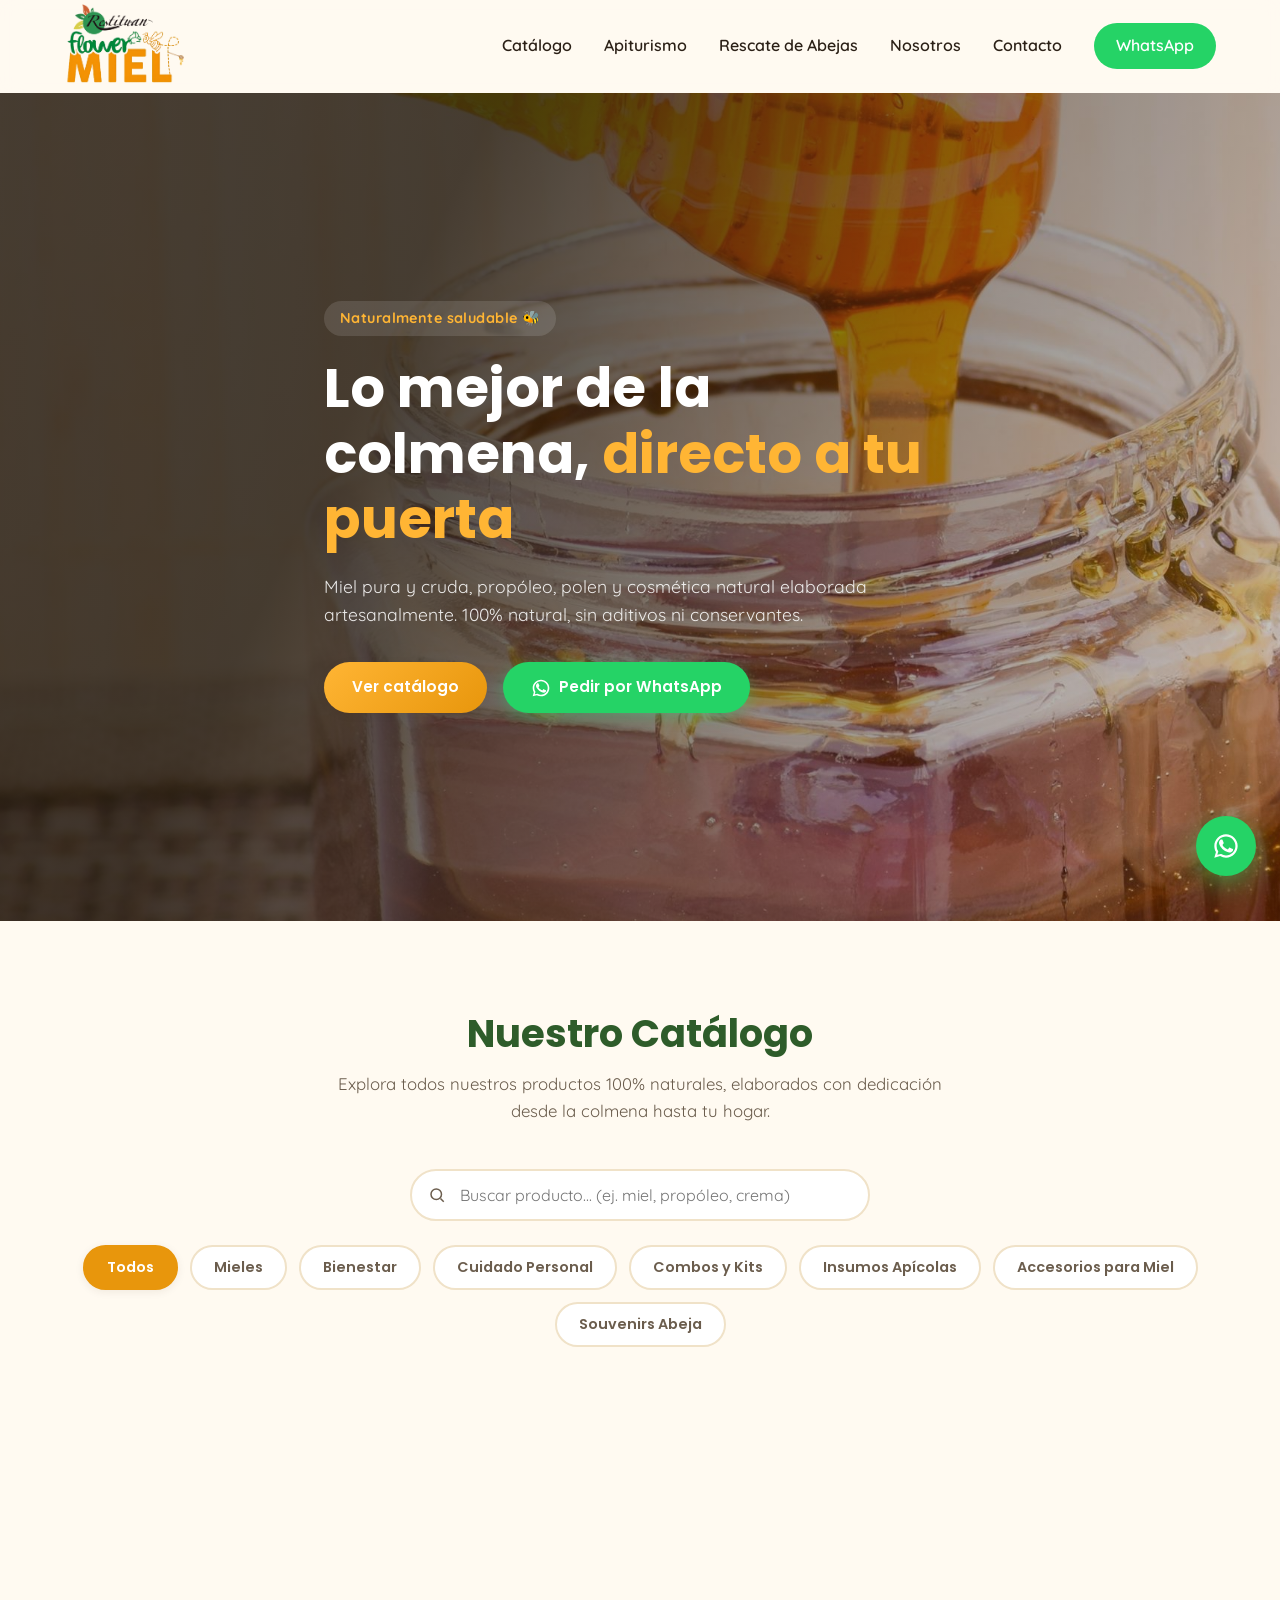
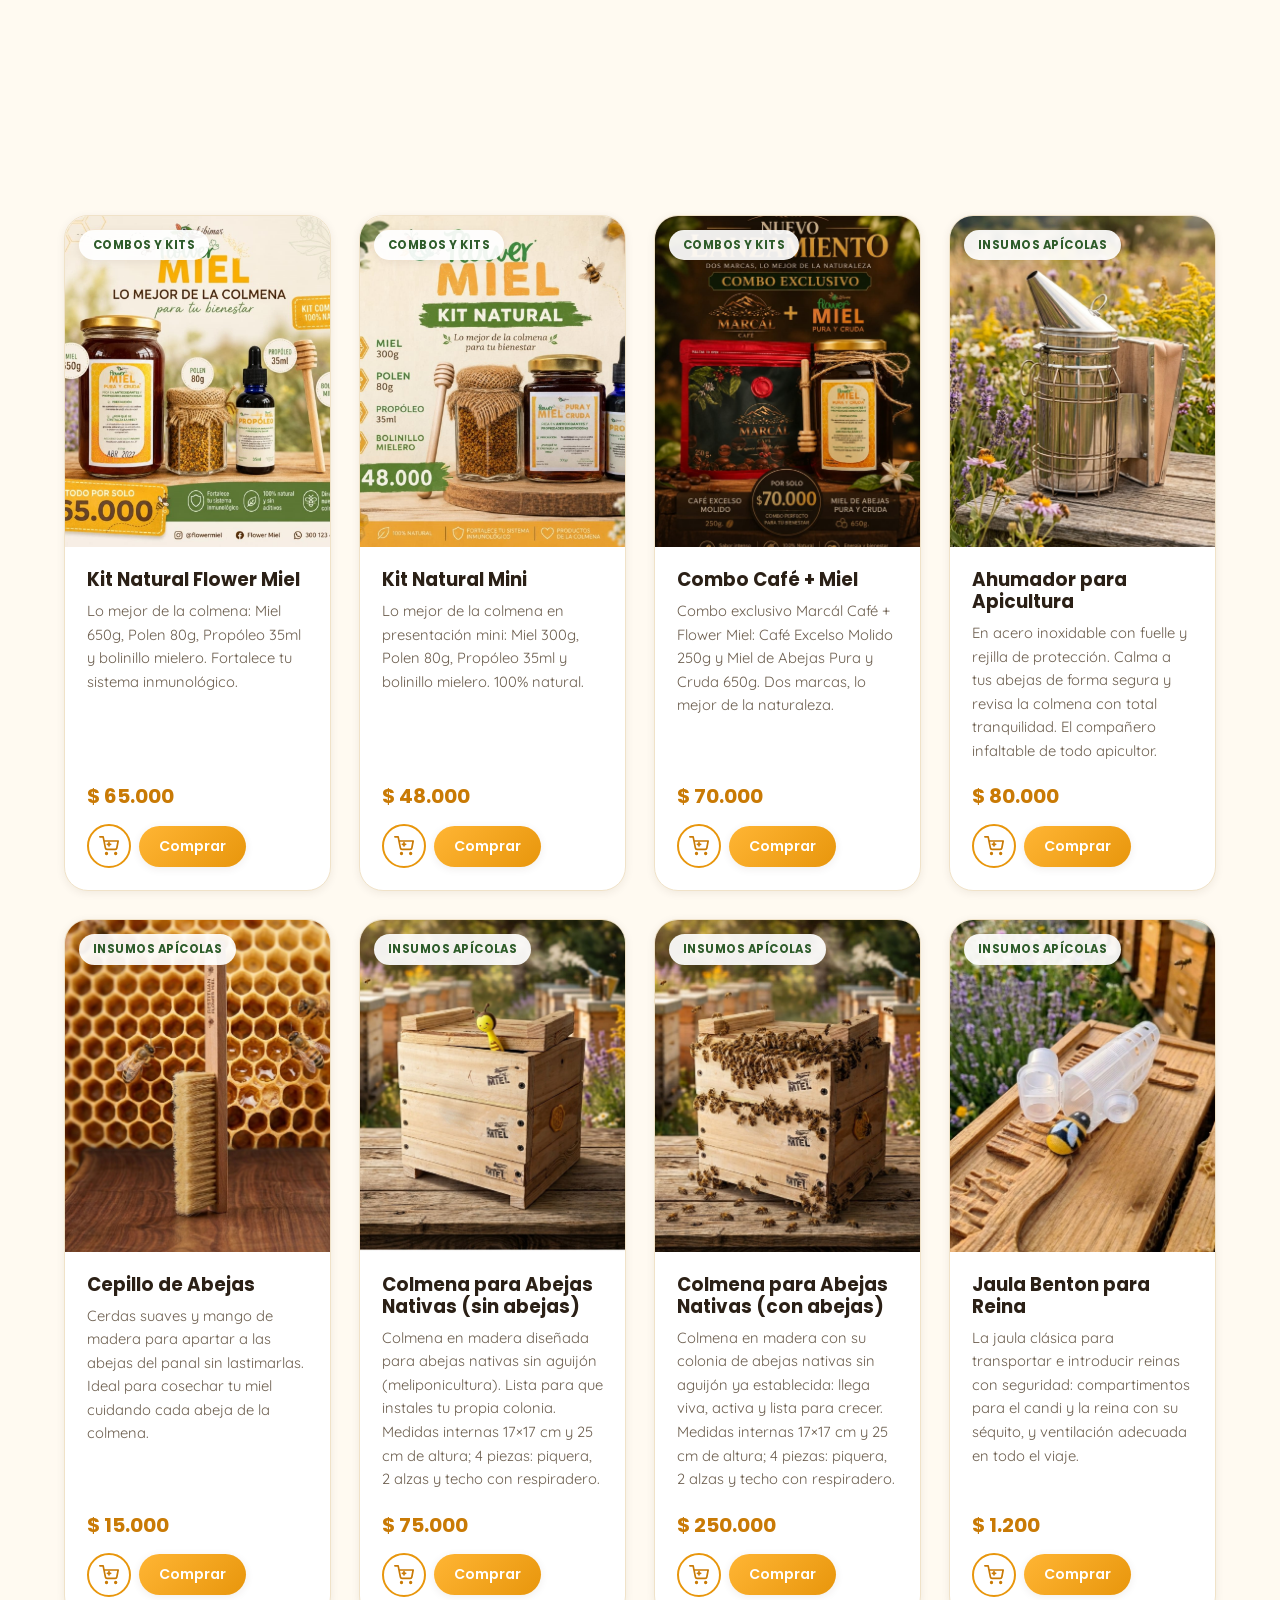
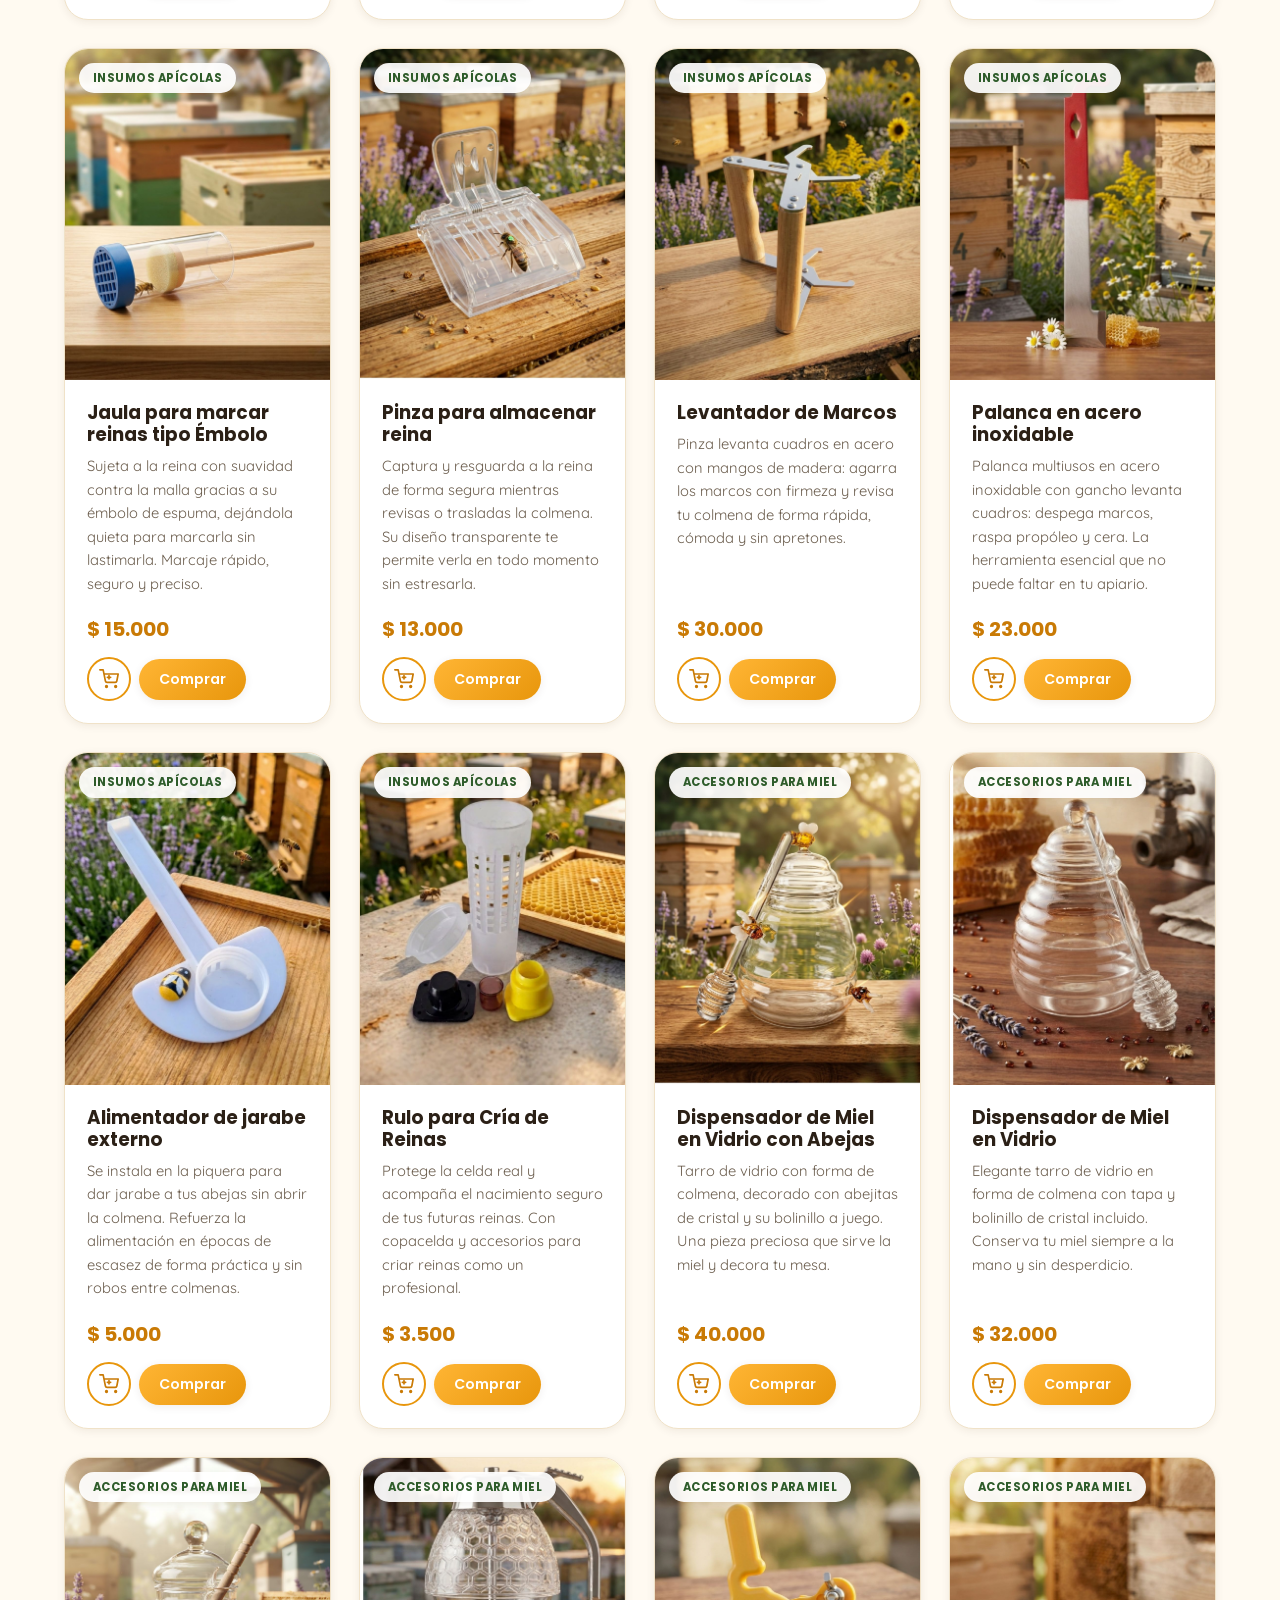
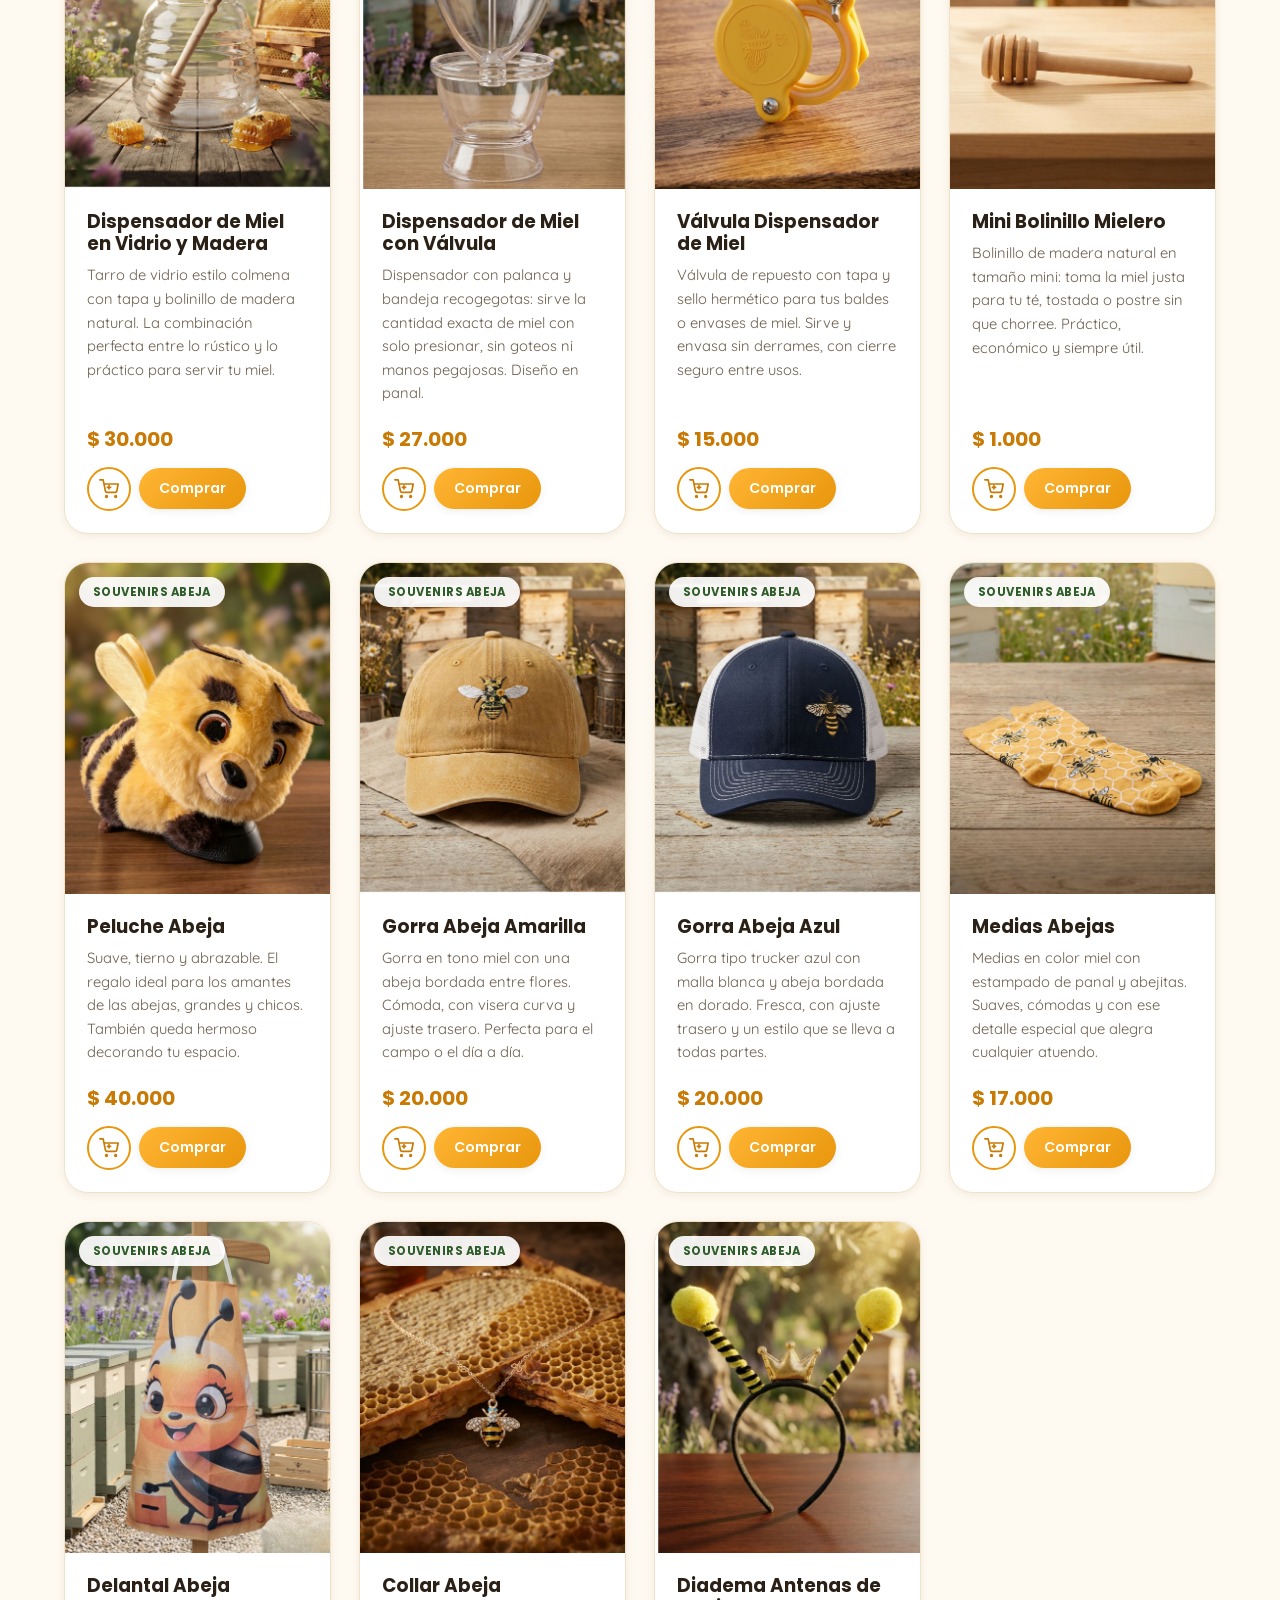
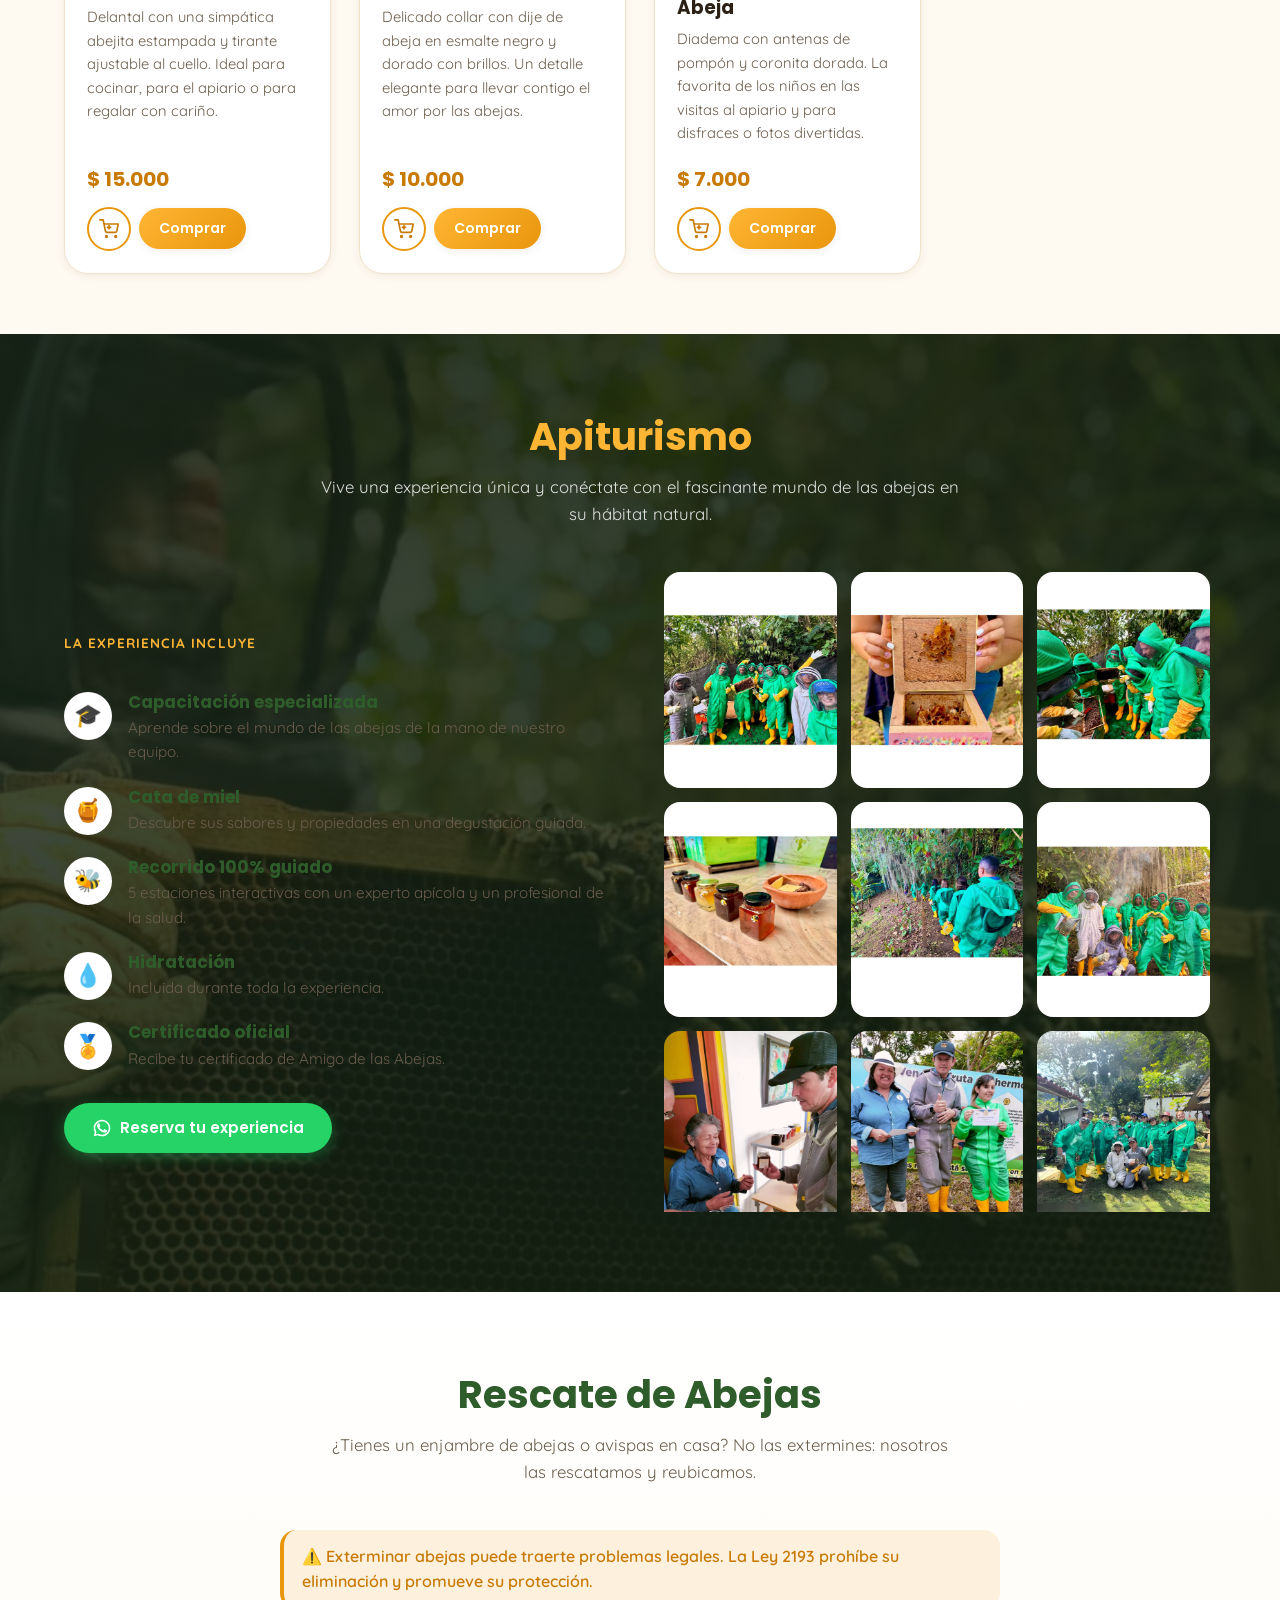
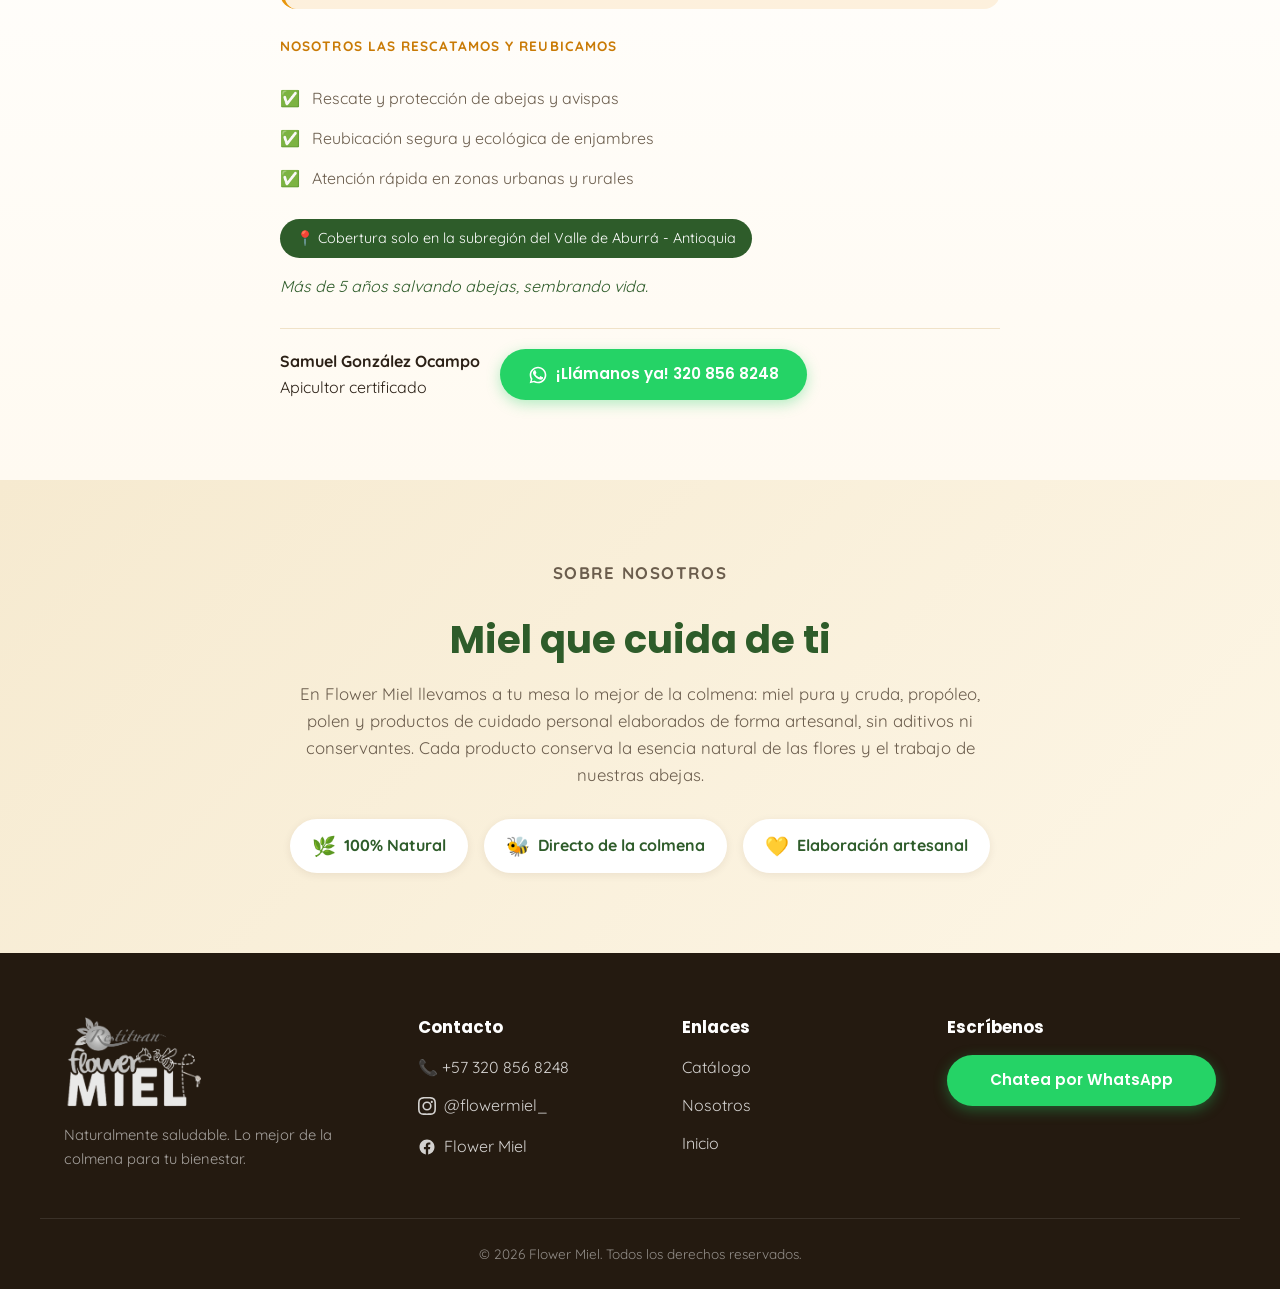
==== commit 5204e532: "Agrega video de fondo a la sección de Apiturismo Reemplaza el fondo plano por el video real de la ex" ====
--- a/index.html
+++ b/index.html
@@ -5,6 +5,23 @@
 <meta name="viewport" content="width=device-width, initial-scale=1.0">
 <title>Flower Miel | Catálogo Natural</title>
 <meta name="description" content="Flower Miel - Productos naturales de la colmena: miel, propóleo, polen y cosmética natural. Pide por WhatsApp.">
+
+<!-- Vista previa al compartir el enlace (WhatsApp, Facebook, Instagram...) -->
+<meta property="og:type" content="website">
+<meta property="og:url" content="https://catalogoflowermiel.onrender.com/">
+<meta property="og:title" content="Flower Miel | Lo mejor de la colmena">
+<meta property="og:description" content="Miel pura y cruda, propóleo, polen y cosmética natural elaborada artesanalmente. 100% natural, sin aditivos ni conservantes.">
+<meta property="og:image" content="https://catalogoflowermiel.onrender.com/assets/img/og-image.jpg">
+<meta property="og:image:width" content="1200">
+<meta property="og:image:height" content="630">
+<meta property="og:image:alt" content="Flower Miel - Lo mejor de la colmena">
+<meta property="og:locale" content="es_CO">
+<meta property="og:site_name" content="Flower Miel">
+
+<meta name="twitter:card" content="summary_large_image">
+<meta name="twitter:title" content="Flower Miel | Lo mejor de la colmena">
+<meta name="twitter:description" content="Miel pura y cruda, propóleo, polen y cosmética natural elaborada artesanalmente.">
+<meta name="twitter:image" content="https://catalogoflowermiel.onrender.com/assets/img/og-image.jpg">
 <link rel="icon" href="data:image/svg+xml,<svg xmlns=%22http://www.w3.org/2000/svg%22 viewBox=%220 0 100 100%22><text y=%22.9em%22 font-size=%2290%22>🍯</text></svg>">
 <link rel="preconnect" href="https://fonts.googleapis.com">
 <link rel="preconnect" href="https://fonts.gstatic.com" crossorigin>
@@ -130,7 +147,11 @@
 
 <!-- APITURISMO -->
 <section class="apiturismo-section" id="apiturismo">
-  <div class="container">
+  <video class="apiturismo-bg-video" autoplay muted loop playsinline poster="assets/img/apiturismo/apiturismo-31.jpg">
+    <source src="assets/video/apiturismo-hero.mp4" type="video/mp4">
+  </video>
+  <div class="apiturismo-overlay"></div>
+  <div class="container apiturismo-content">
     <div class="section-heading">
       <h2>Apiturismo</h2>
       <p>Vive una experiencia única y conéctate con el fascinante mundo de las abejas en su hábitat natural.</p>
@@ -210,6 +231,7 @@
       <button type="button" class="btn apiturismo-gallery-toggle" id="apiturismoGalleryToggle">Ver más fotos</button>
     </div>
   </div>
+  </div>
 </section>
 
 <!-- RESCATE DE ABEJAS -->
--- a/assets/css/styles.css
+++ b/assets/css/styles.css
@@ -652,8 +652,62 @@
    ============================================ */
 
 .apiturismo-section {
-  background: var(--color-bg);
+  position: relative;
+  overflow: hidden;
+  background: #14200f;
   padding-block: 80px;
+}
+
+.apiturismo-bg-video {
+  position: absolute;
+  inset: 0;
+  width: 100%;
+  height: 100%;
+  object-fit: cover;
+  object-position: center;
+}
+
+.apiturismo-overlay {
+  position: absolute;
+  inset: 0;
+  background: linear-gradient(180deg, rgba(20, 32, 15, 0.88) 0%, rgba(20, 32, 15, 0.82) 50%, rgba(20, 32, 15, 0.9) 100%);
+}
+
+.apiturismo-content {
+  position: relative;
+  z-index: 1;
+}
+
+.apiturismo-section .section-heading h2,
+.apiturismo-section .section-tag {
+  color: var(--color-primary-light);
+}
+
+.apiturismo-section .section-heading p {
+  color: rgba(255, 255, 255, 0.85);
+}
+
+.apiturismo-list h3 {
+  color: #ffffff;
+}
+
+.apiturismo-list p {
+  color: rgba(255, 255, 255, 0.75);
+}
+
+.apiturismo-icon {
+  background: rgba(255, 255, 255, 0.95);
+}
+
+.apiturismo-gallery-toggle {
+  background: rgba(255, 255, 255, 0.08);
+  color: #ffffff;
+  border-color: rgba(255, 255, 255, 0.4);
+}
+
+.apiturismo-gallery-toggle:hover {
+  background: var(--color-secondary);
+  border-color: var(--color-secondary);
 }
 
 .apiturismo-inner {
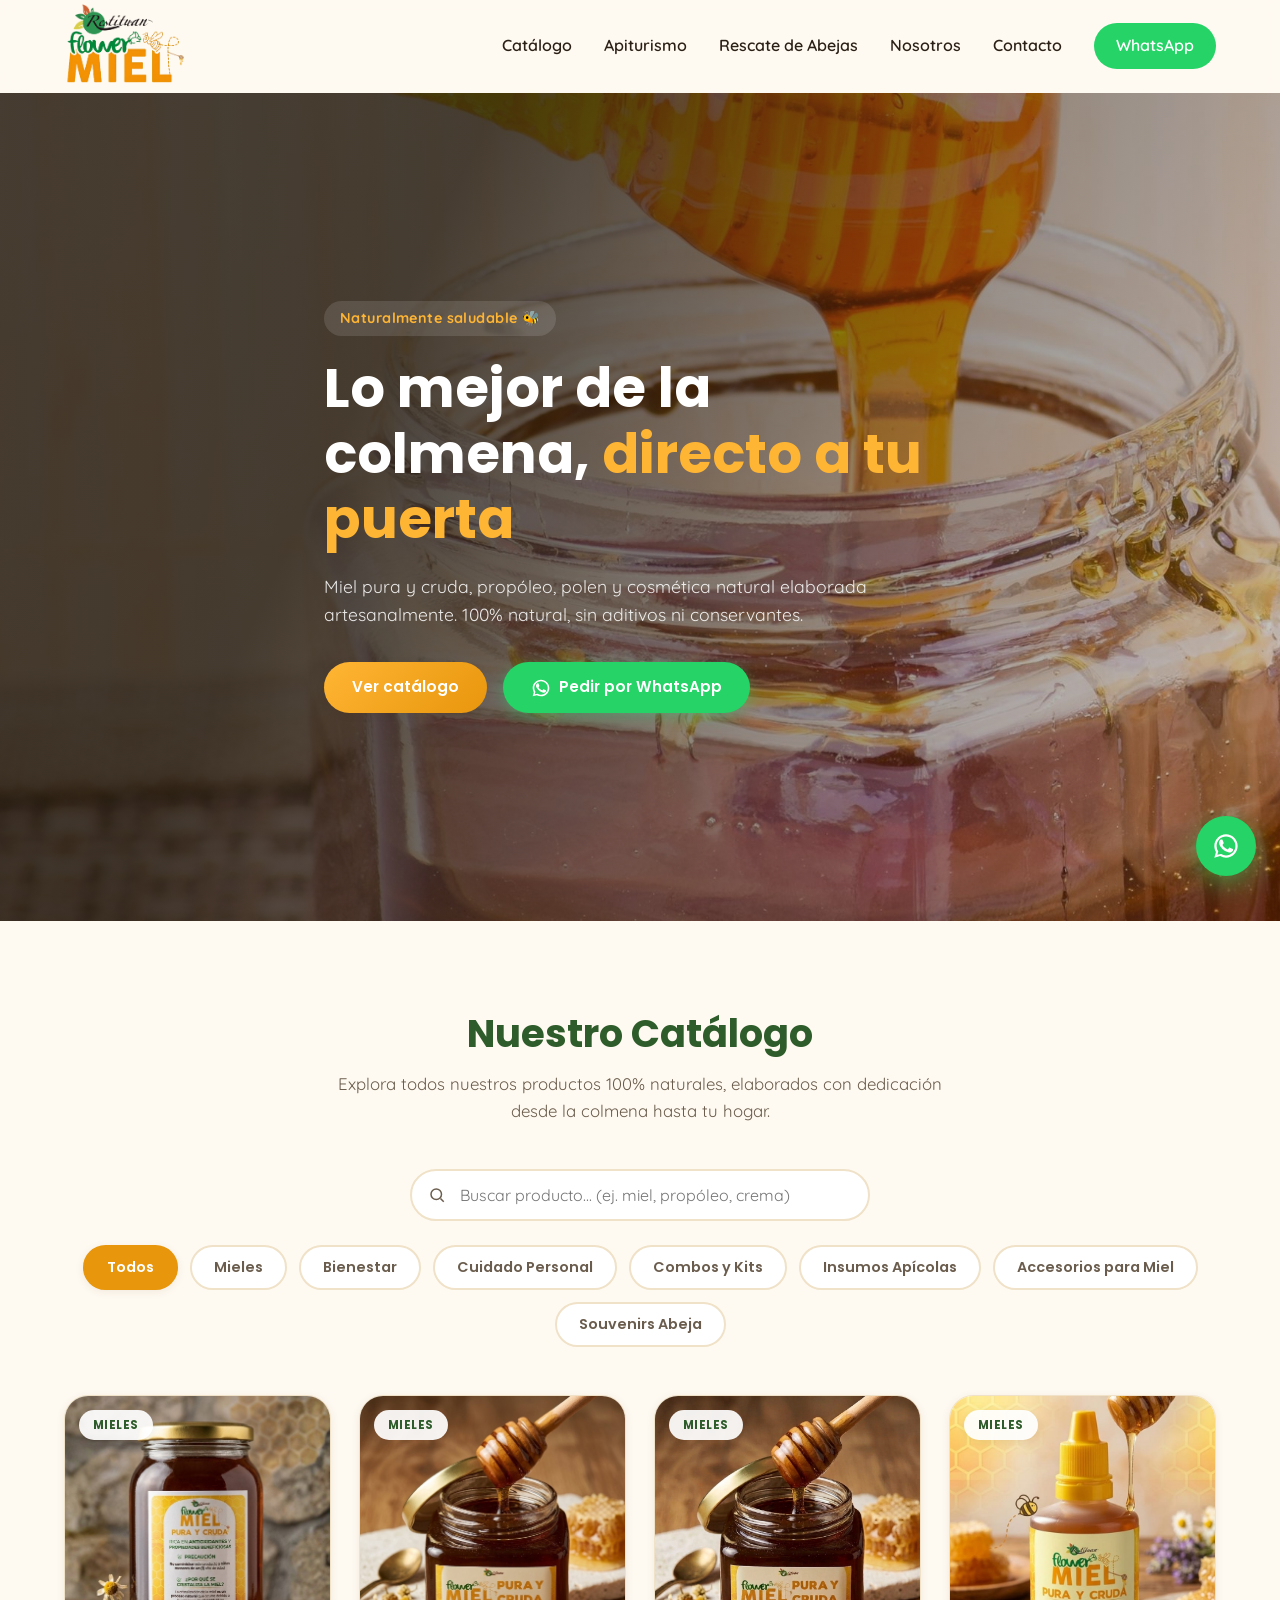
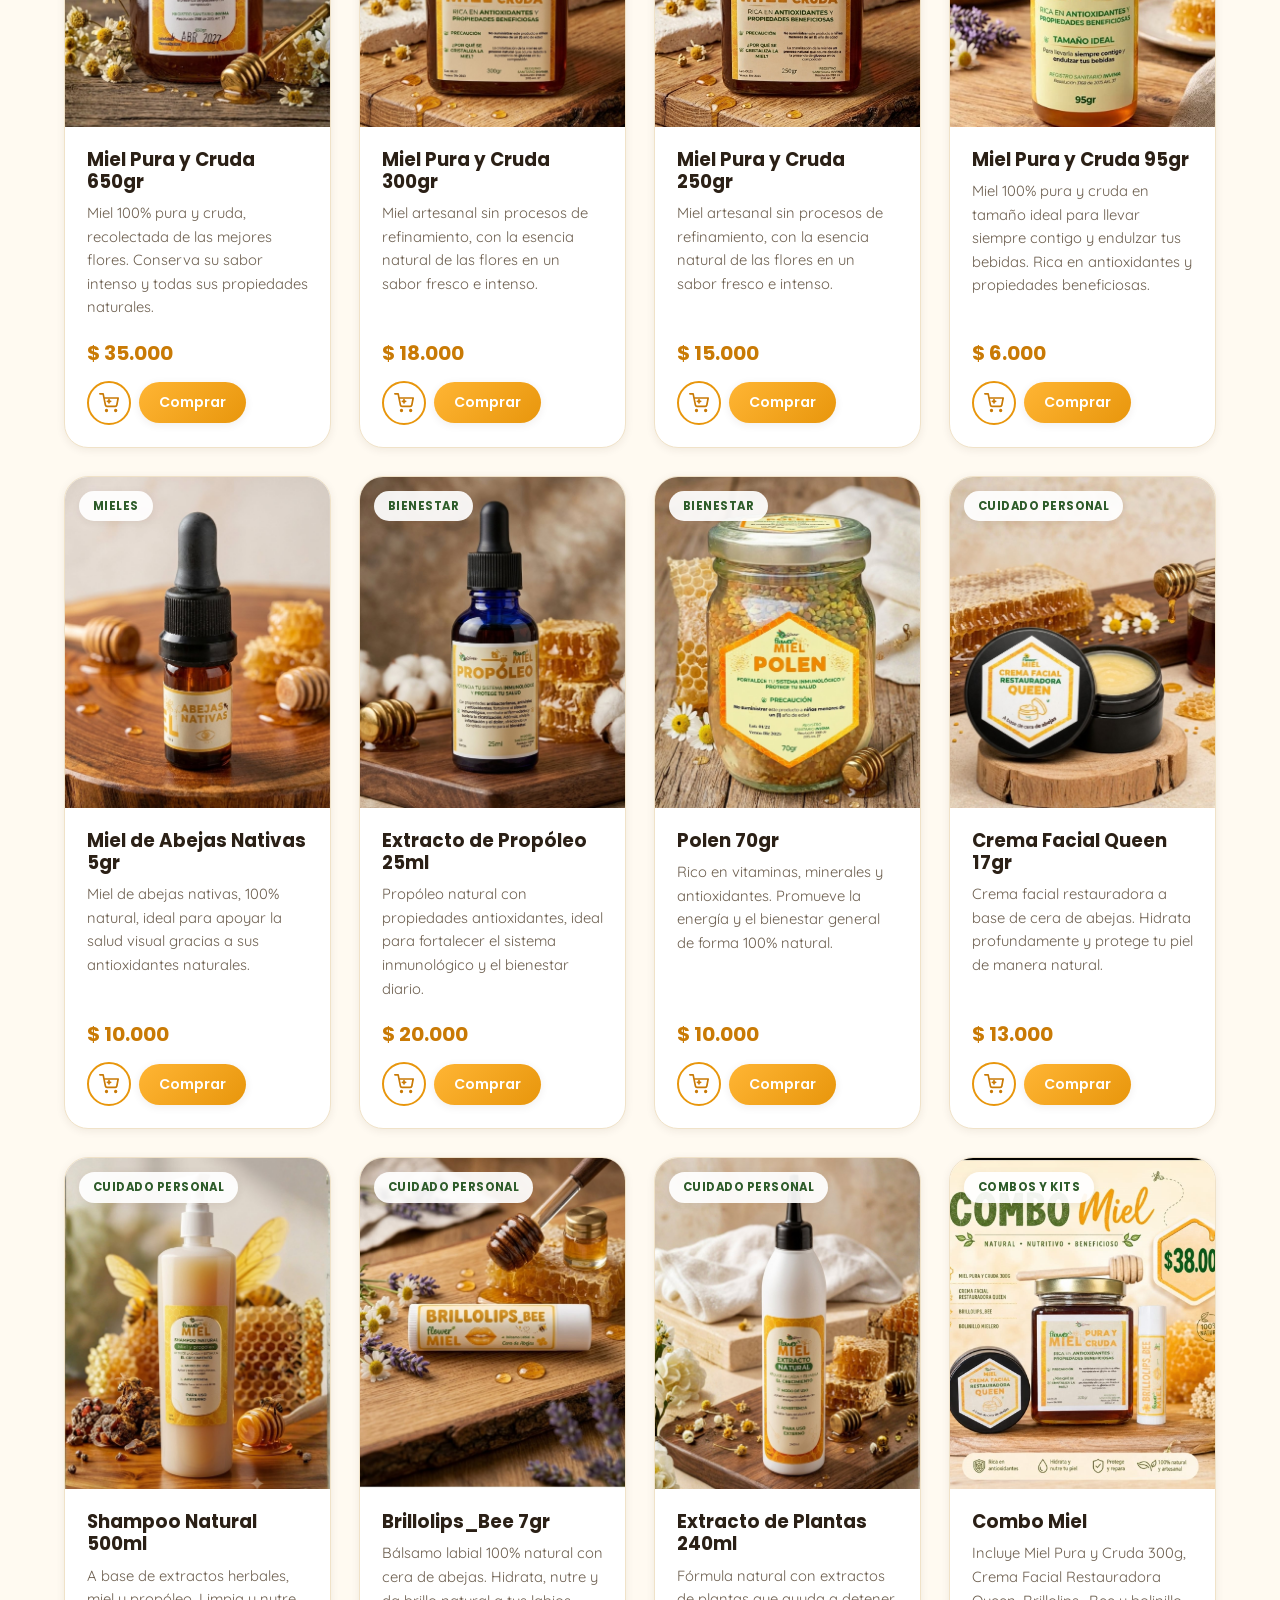
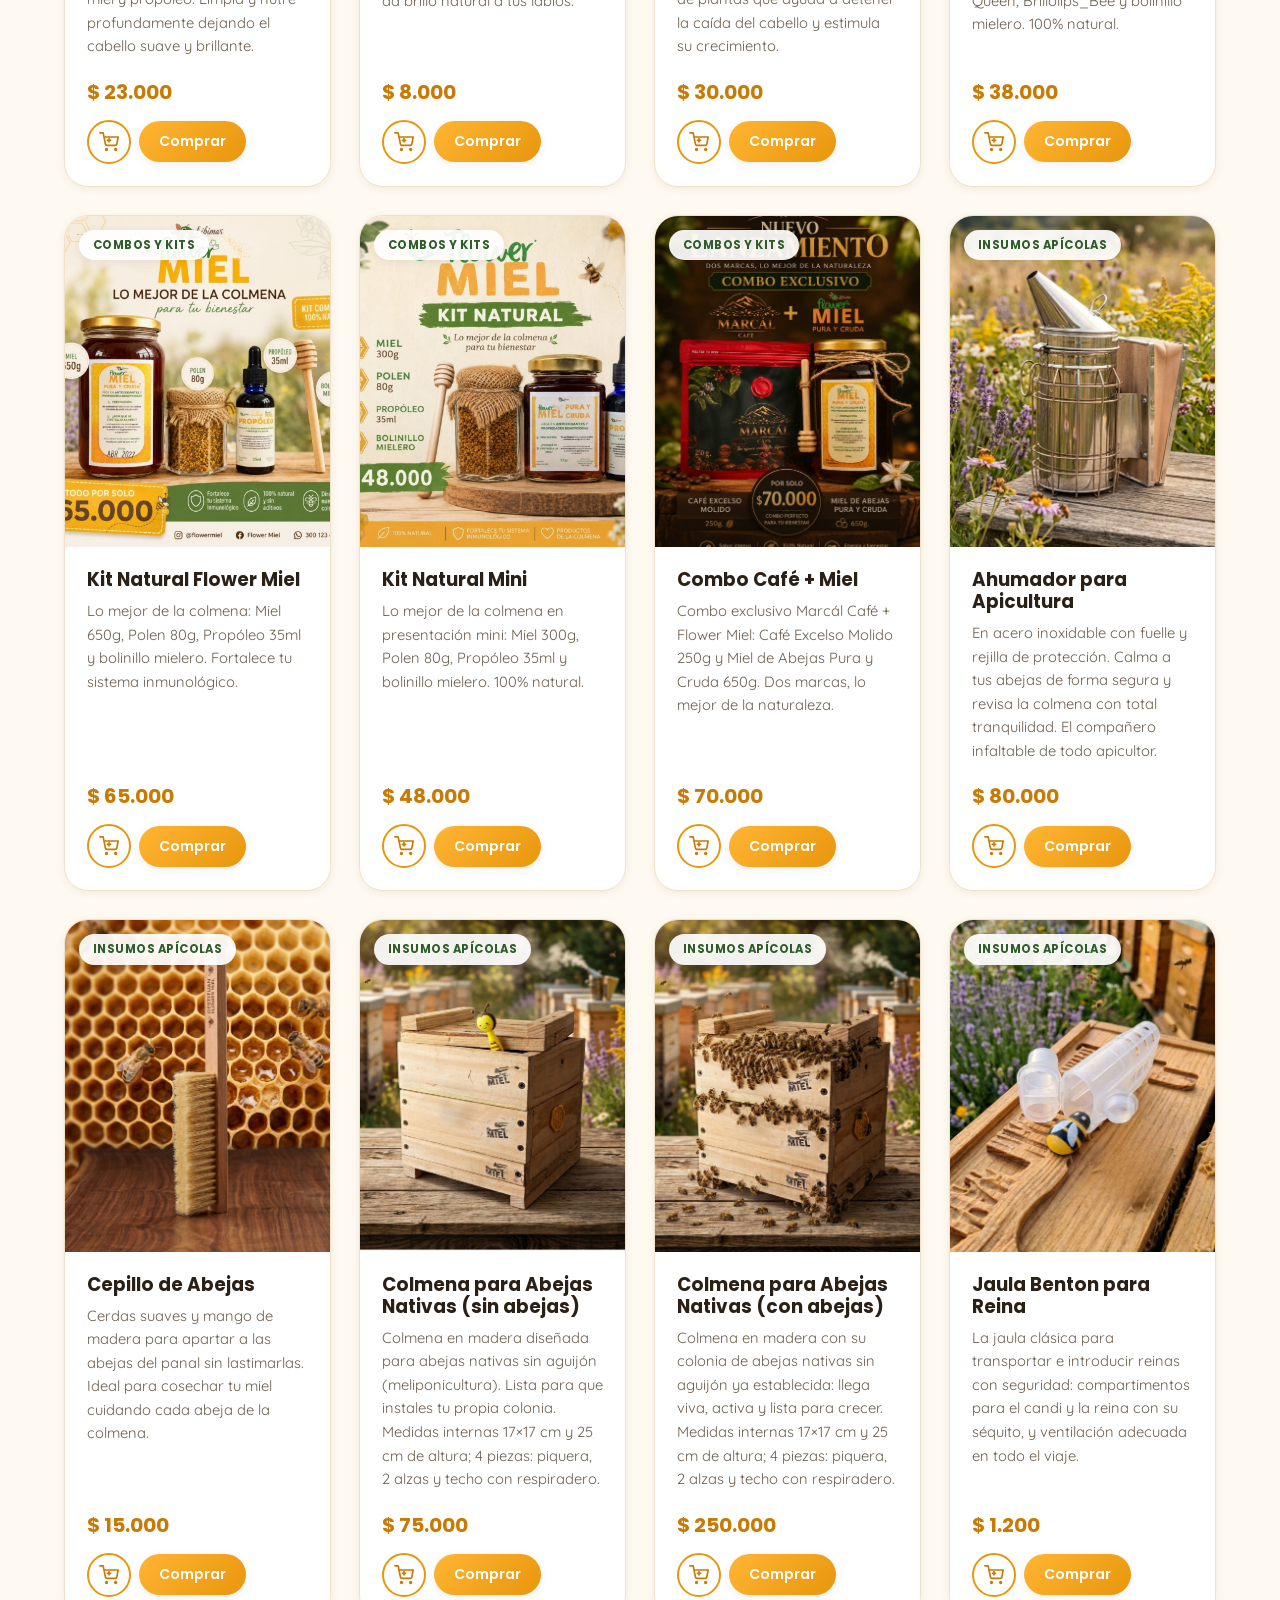
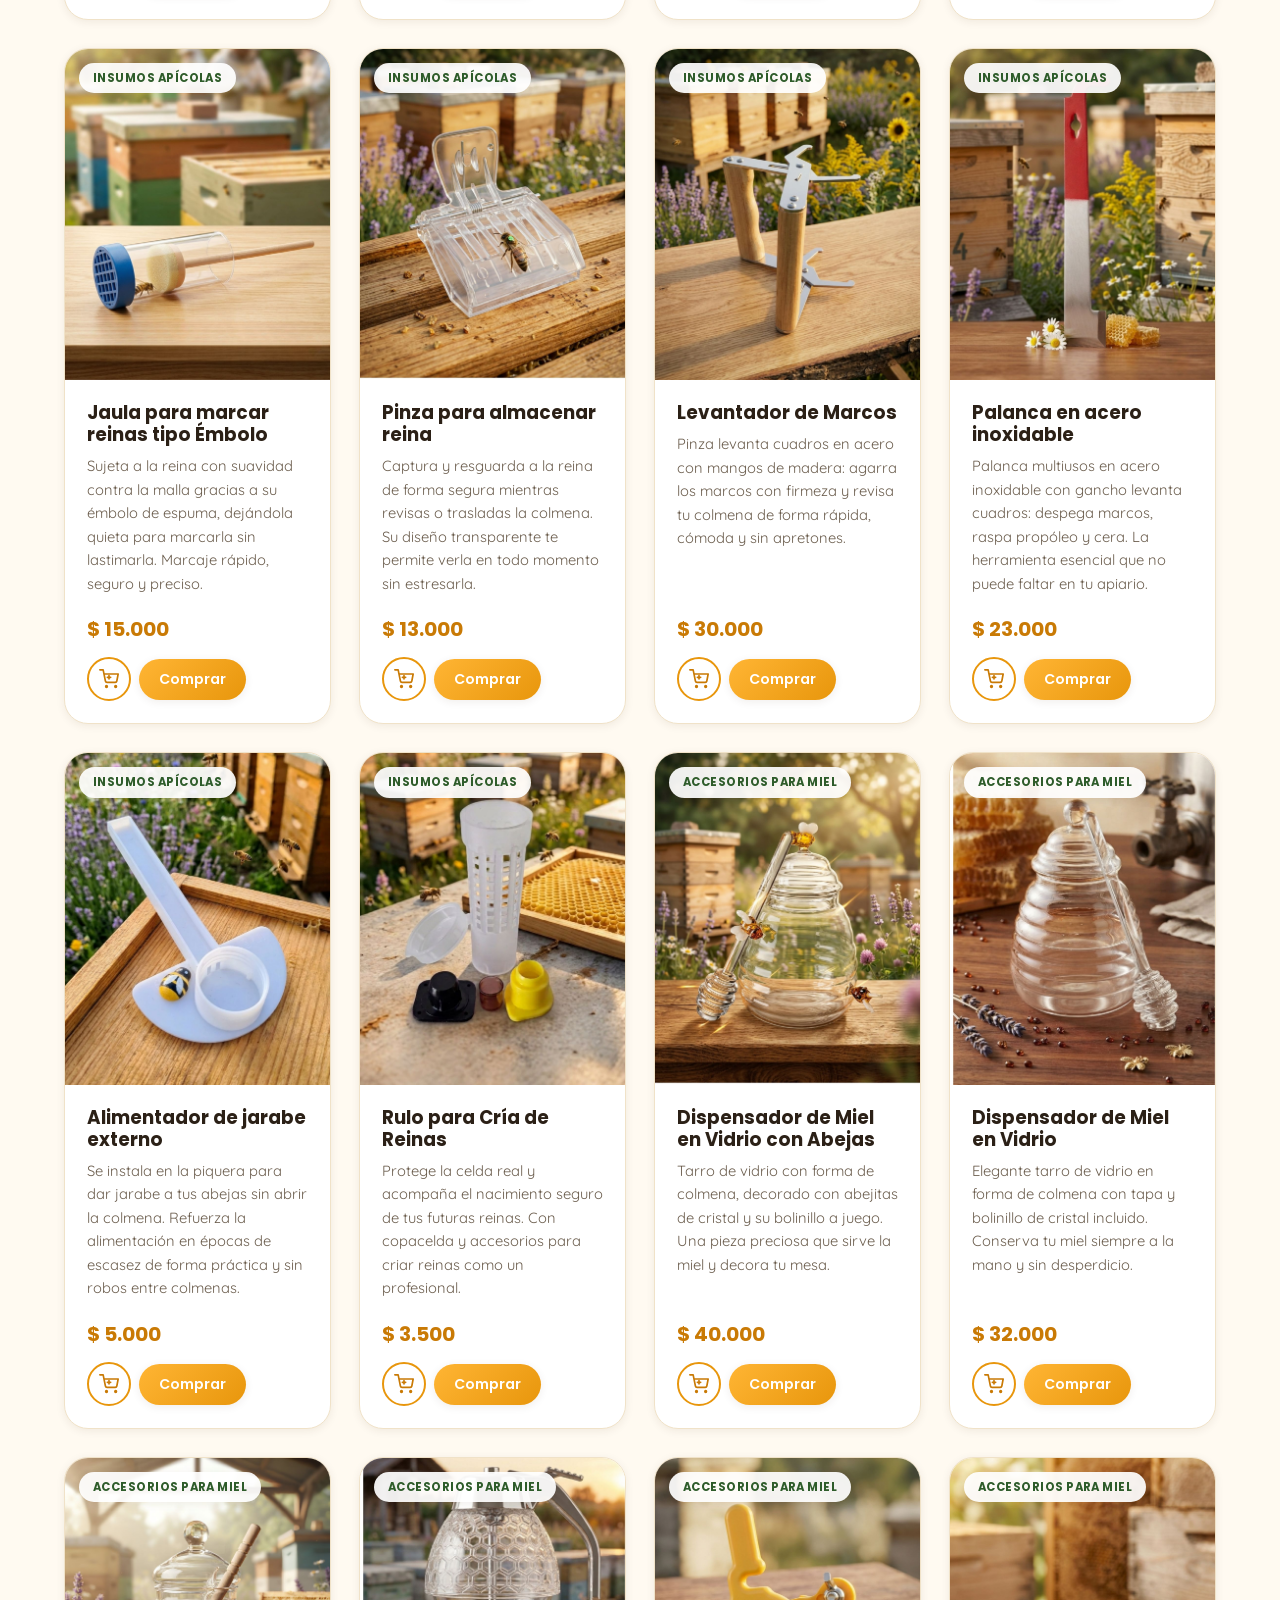
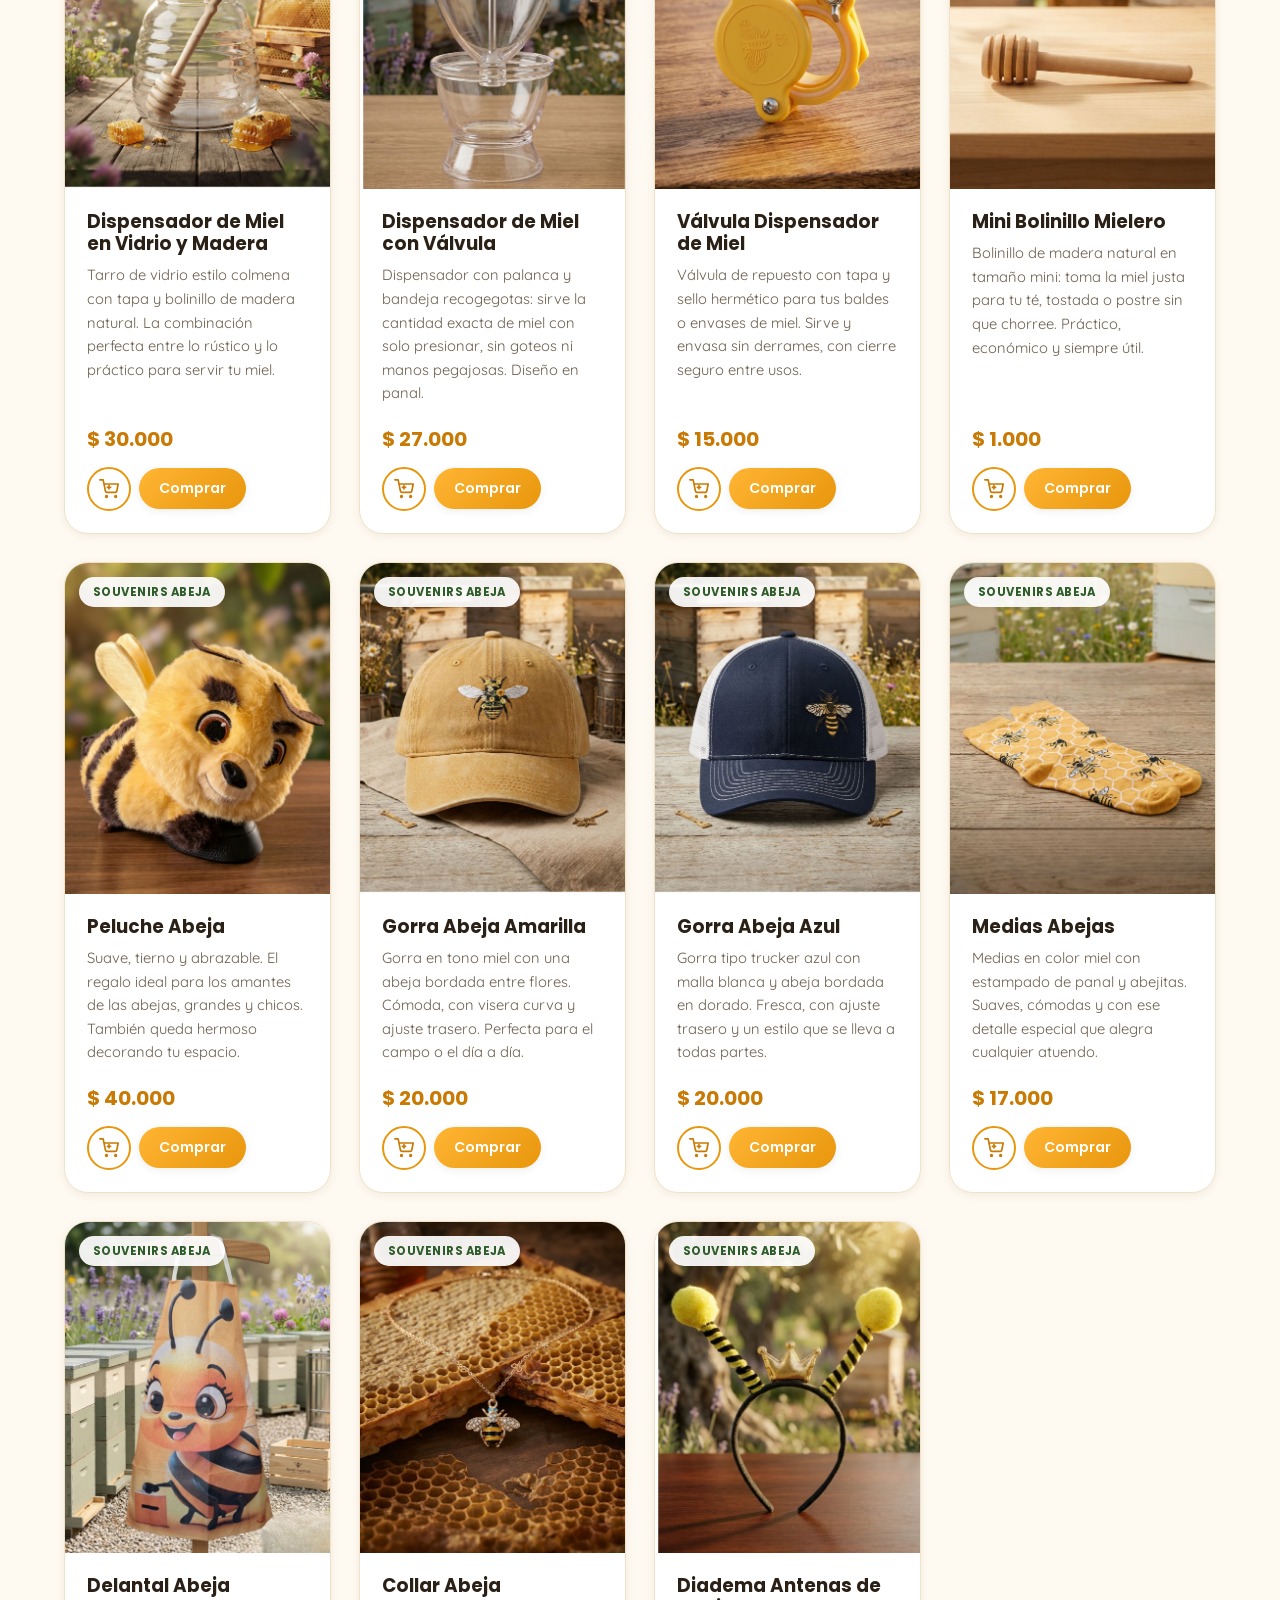
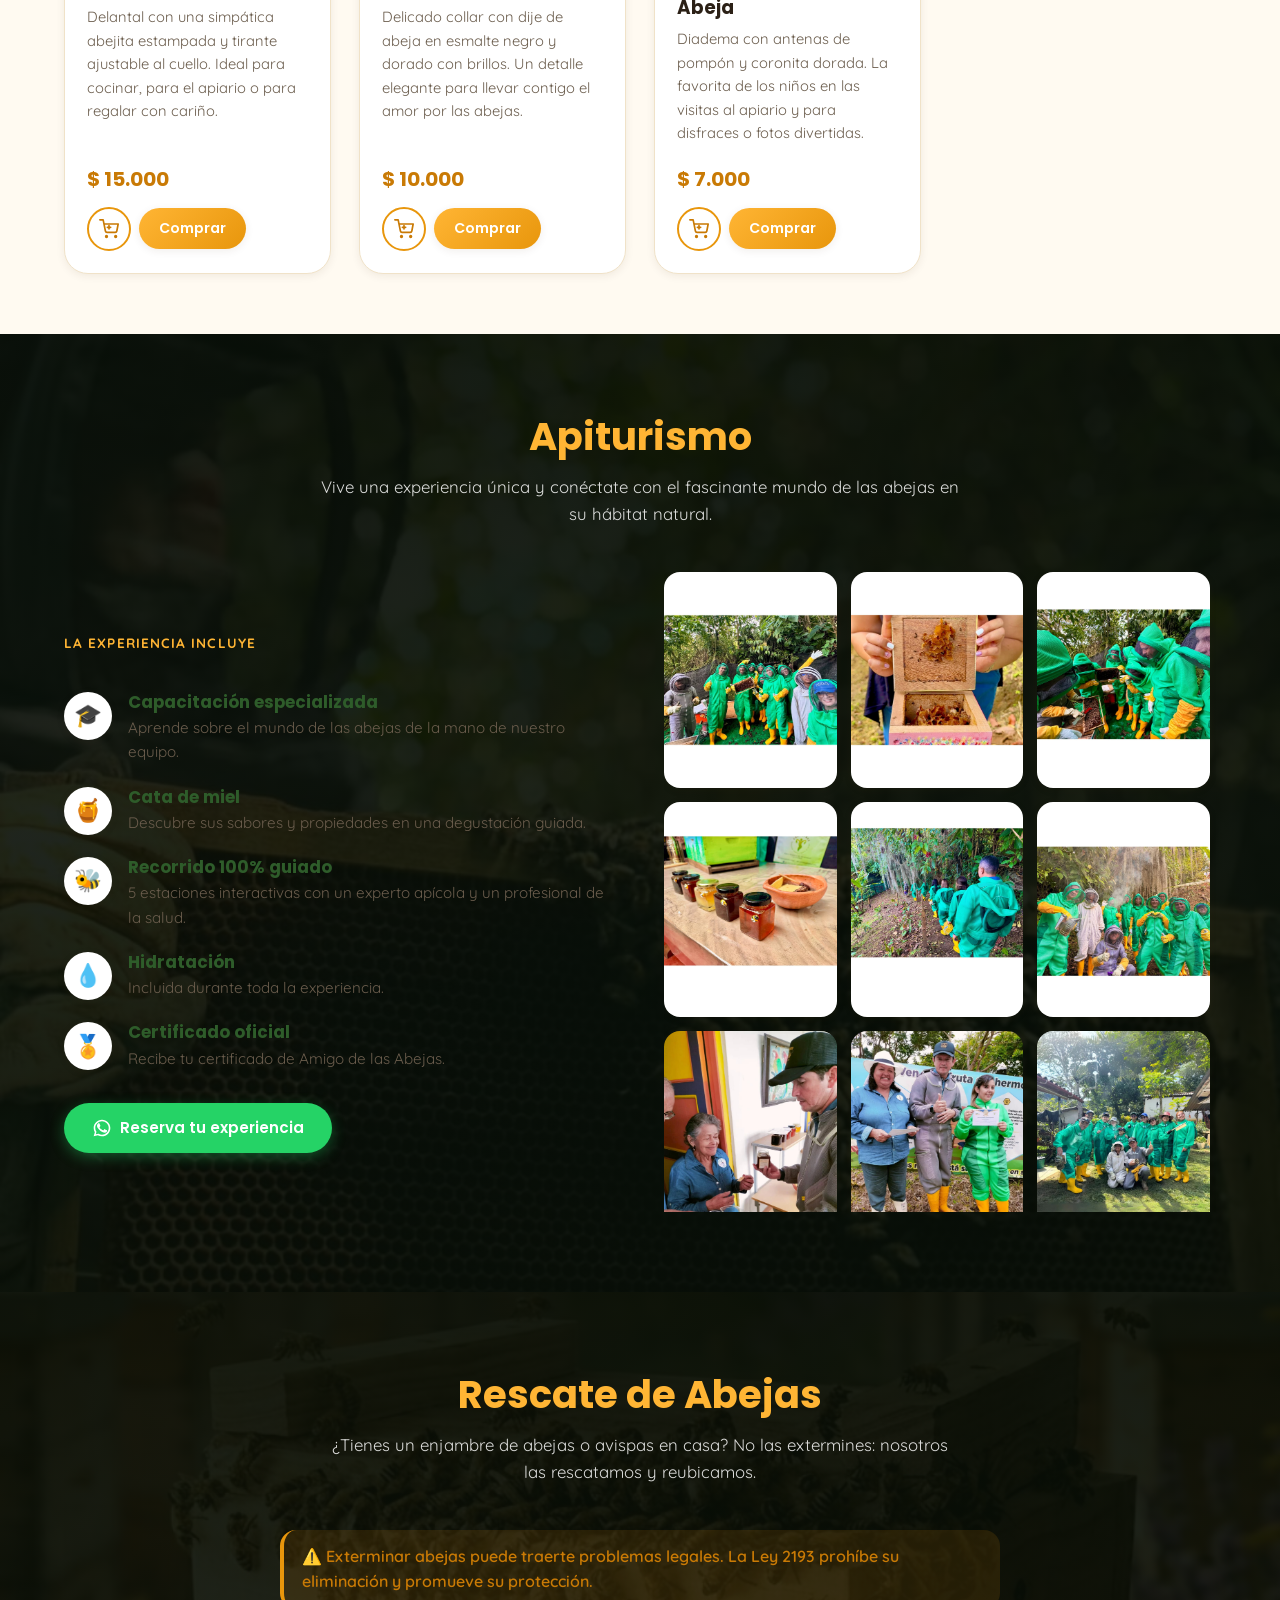
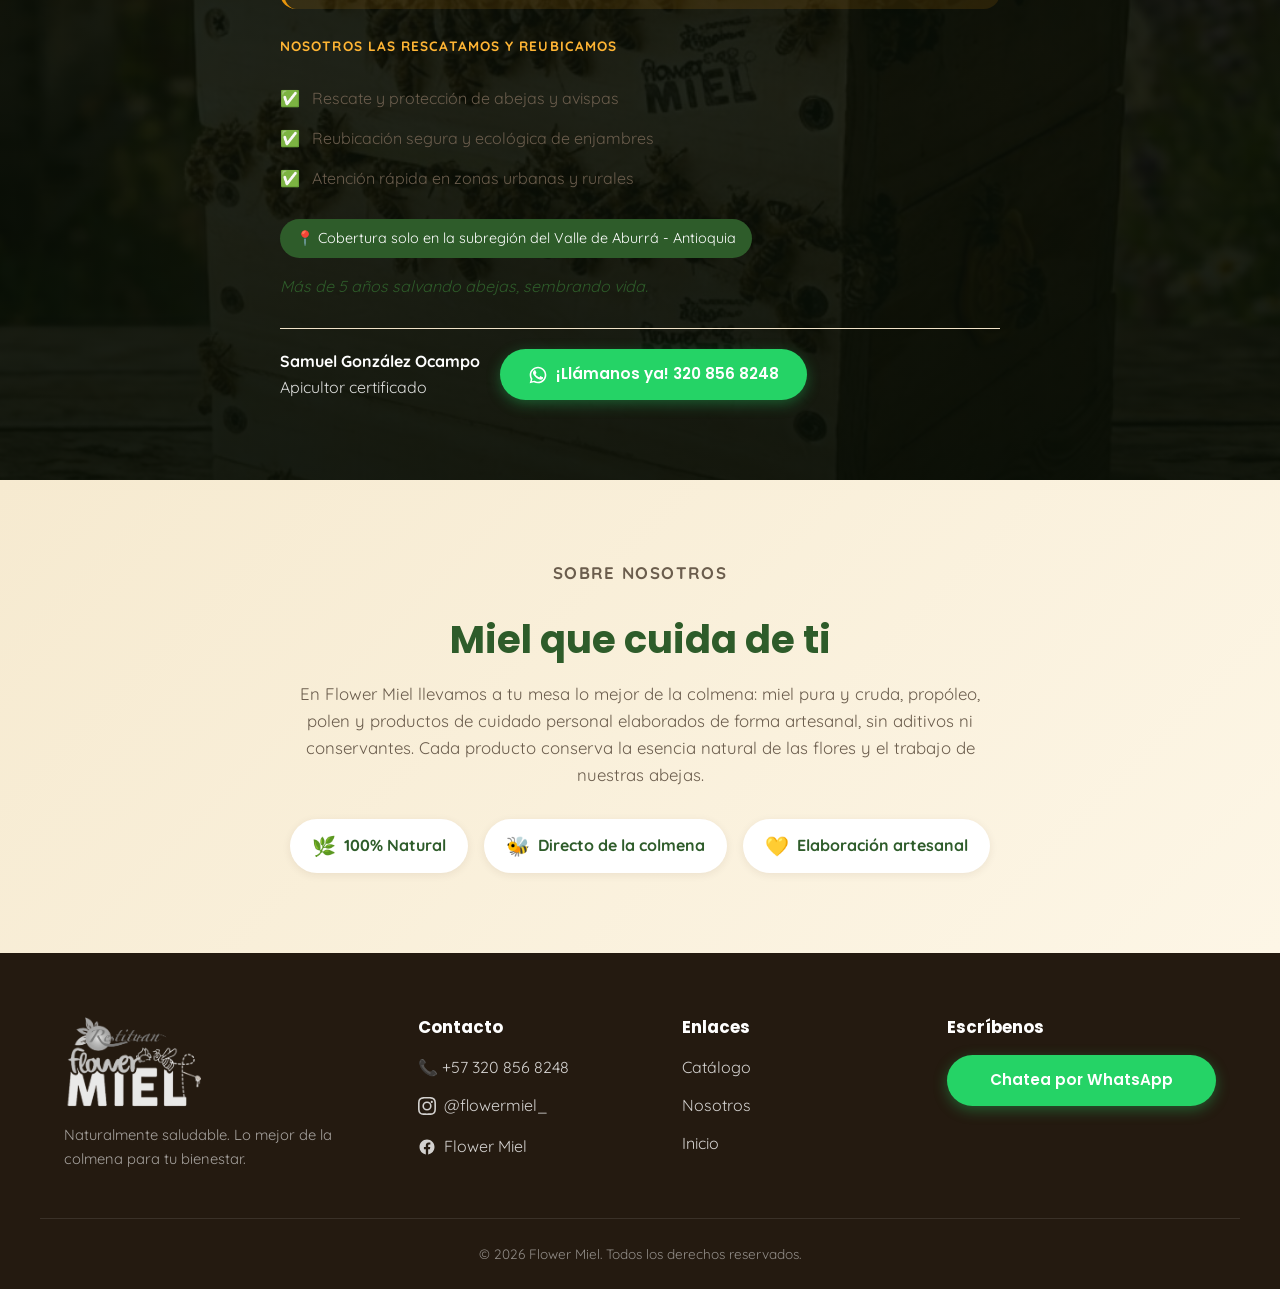
==== commit 8469d1a5: "Agrega video de fondo a la sección de Rescate de Abejas Video real del apicultor con panal y abejas." ====
--- a/index.html
+++ b/index.html
@@ -236,7 +236,11 @@
 
 <!-- RESCATE DE ABEJAS -->
 <section class="rescate-section" id="rescate">
-  <div class="container">
+  <video class="rescate-bg-video" autoplay muted loop playsinline poster="assets/img/colmena-abejas-nativas-con-abejas.jpg">
+    <source src="assets/video/rescate-hero.mp4" type="video/mp4">
+  </video>
+  <div class="rescate-overlay"></div>
+  <div class="container rescate-content">
     <div class="section-heading">
       <h2>Rescate de Abejas</h2>
       <p>¿Tienes un enjambre de abejas o avispas en casa? No las extermines: nosotros las rescatamos y reubicamos.</p>
@@ -274,6 +278,7 @@
         </div>
       </div>
     </div>
+  </div>
   </div>
 </section>
 
--- a/assets/css/styles.css
+++ b/assets/css/styles.css
@@ -670,7 +670,7 @@
 .apiturismo-overlay {
   position: absolute;
   inset: 0;
-  background: linear-gradient(180deg, rgba(20, 32, 15, 0.88) 0%, rgba(20, 32, 15, 0.82) 50%, rgba(20, 32, 15, 0.9) 100%);
+  background: linear-gradient(180deg, rgba(8, 14, 6, 0.94) 0%, rgba(8, 14, 6, 0.9) 50%, rgba(8, 14, 6, 0.94) 100%);
 }
 
 .apiturismo-content {
@@ -860,8 +860,64 @@
    ============================================ */
 
 .rescate-section {
-  background: linear-gradient(180deg, var(--color-surface), var(--color-bg));
+  position: relative;
+  overflow: hidden;
+  background: #14200f;
   padding-block: 80px;
+}
+
+.rescate-bg-video {
+  position: absolute;
+  inset: 0;
+  width: 100%;
+  height: 100%;
+  object-fit: cover;
+  object-position: center;
+}
+
+.rescate-overlay {
+  position: absolute;
+  inset: 0;
+  background: linear-gradient(180deg, rgba(8, 14, 6, 0.94) 0%, rgba(8, 14, 6, 0.9) 50%, rgba(8, 14, 6, 0.94) 100%);
+}
+
+.rescate-content {
+  position: relative;
+  z-index: 1;
+}
+
+.rescate-section .section-heading h2 {
+  color: var(--color-primary-light);
+}
+
+.rescate-section .section-heading p,
+.rescate-list p {
+  color: rgba(255, 255, 255, 0.85);
+}
+
+.rescate-section .section-tag {
+  color: var(--color-primary-light);
+}
+
+.rescate-tagline {
+  color: rgba(255, 255, 255, 0.9);
+}
+
+.rescate-contact {
+  border-top-color: rgba(255, 255, 255, 0.2);
+}
+
+.rescate-contact p {
+  color: rgba(255, 255, 255, 0.85);
+}
+
+.rescate-contact strong {
+  color: #ffffff;
+}
+
+.rescate-alert {
+  background: rgba(255, 255, 255, 0.1);
+  color: var(--color-primary-light);
 }
 
 .rescate-inner {
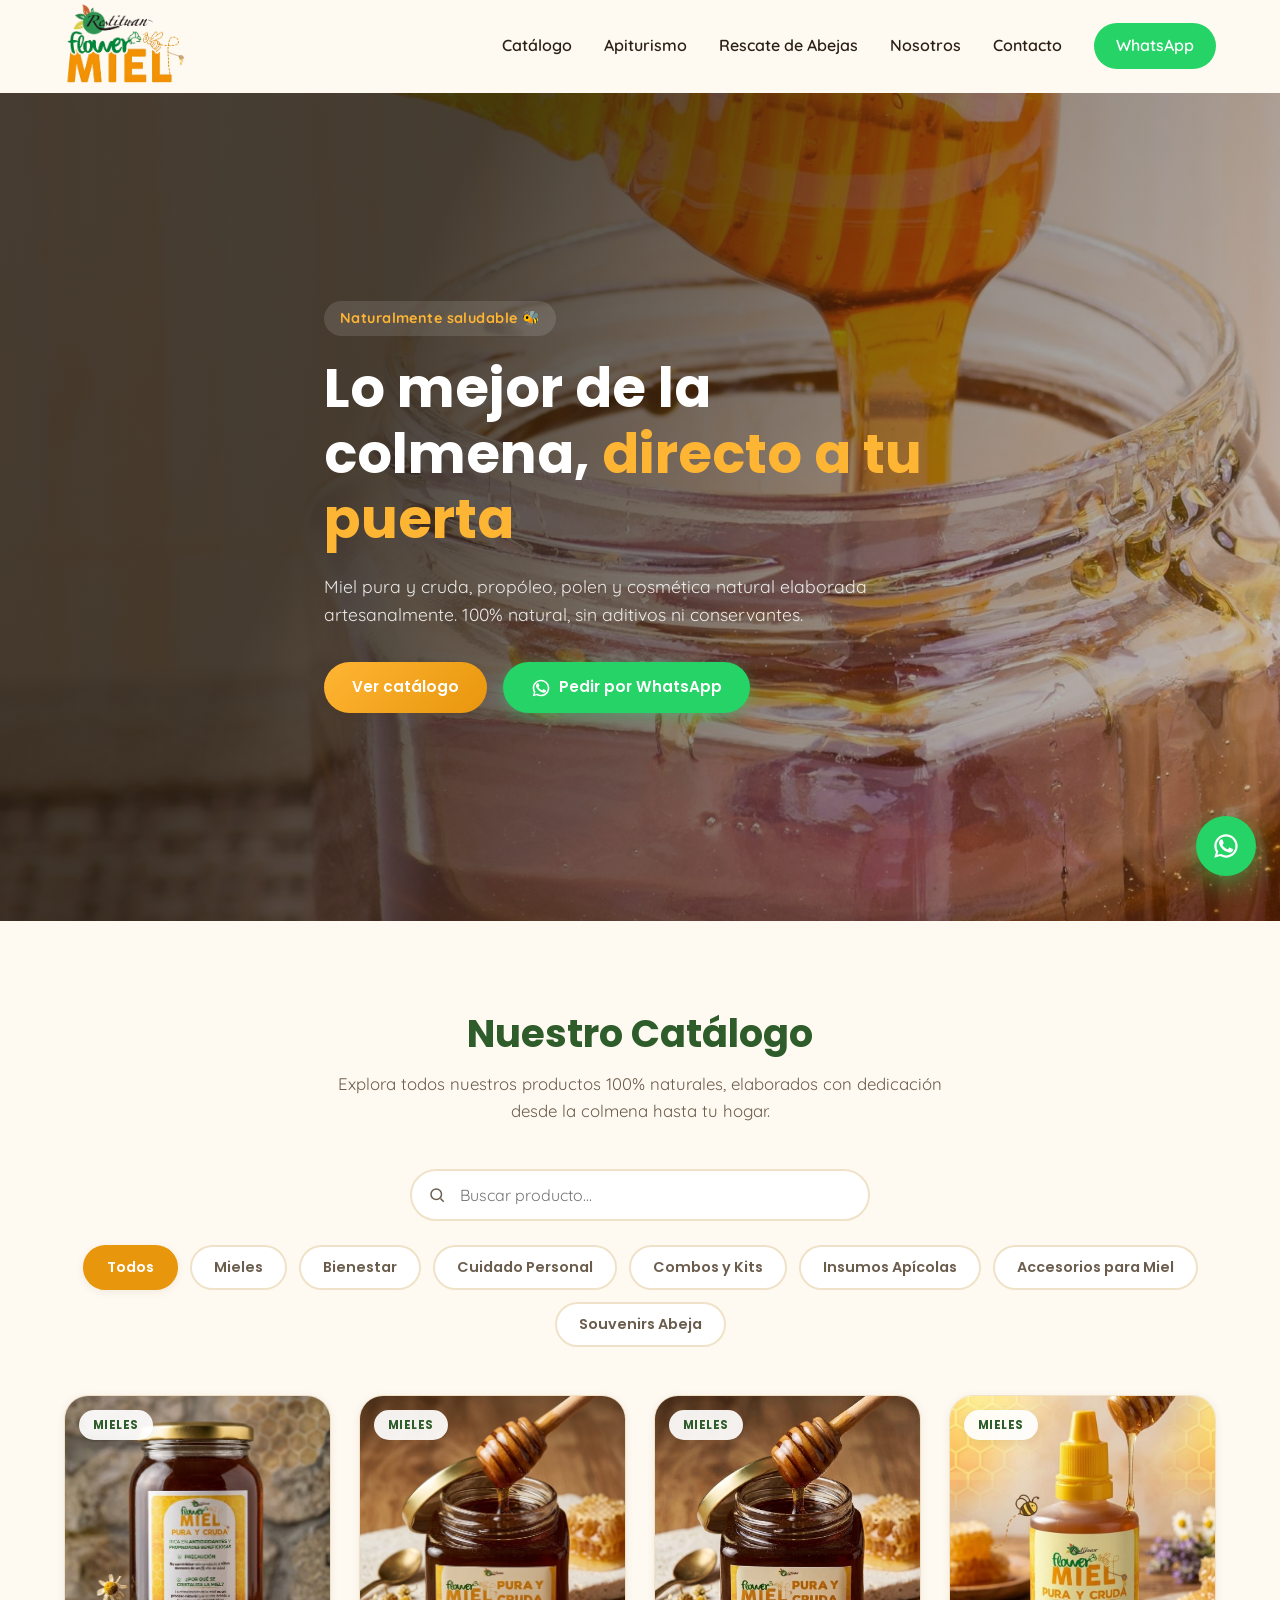
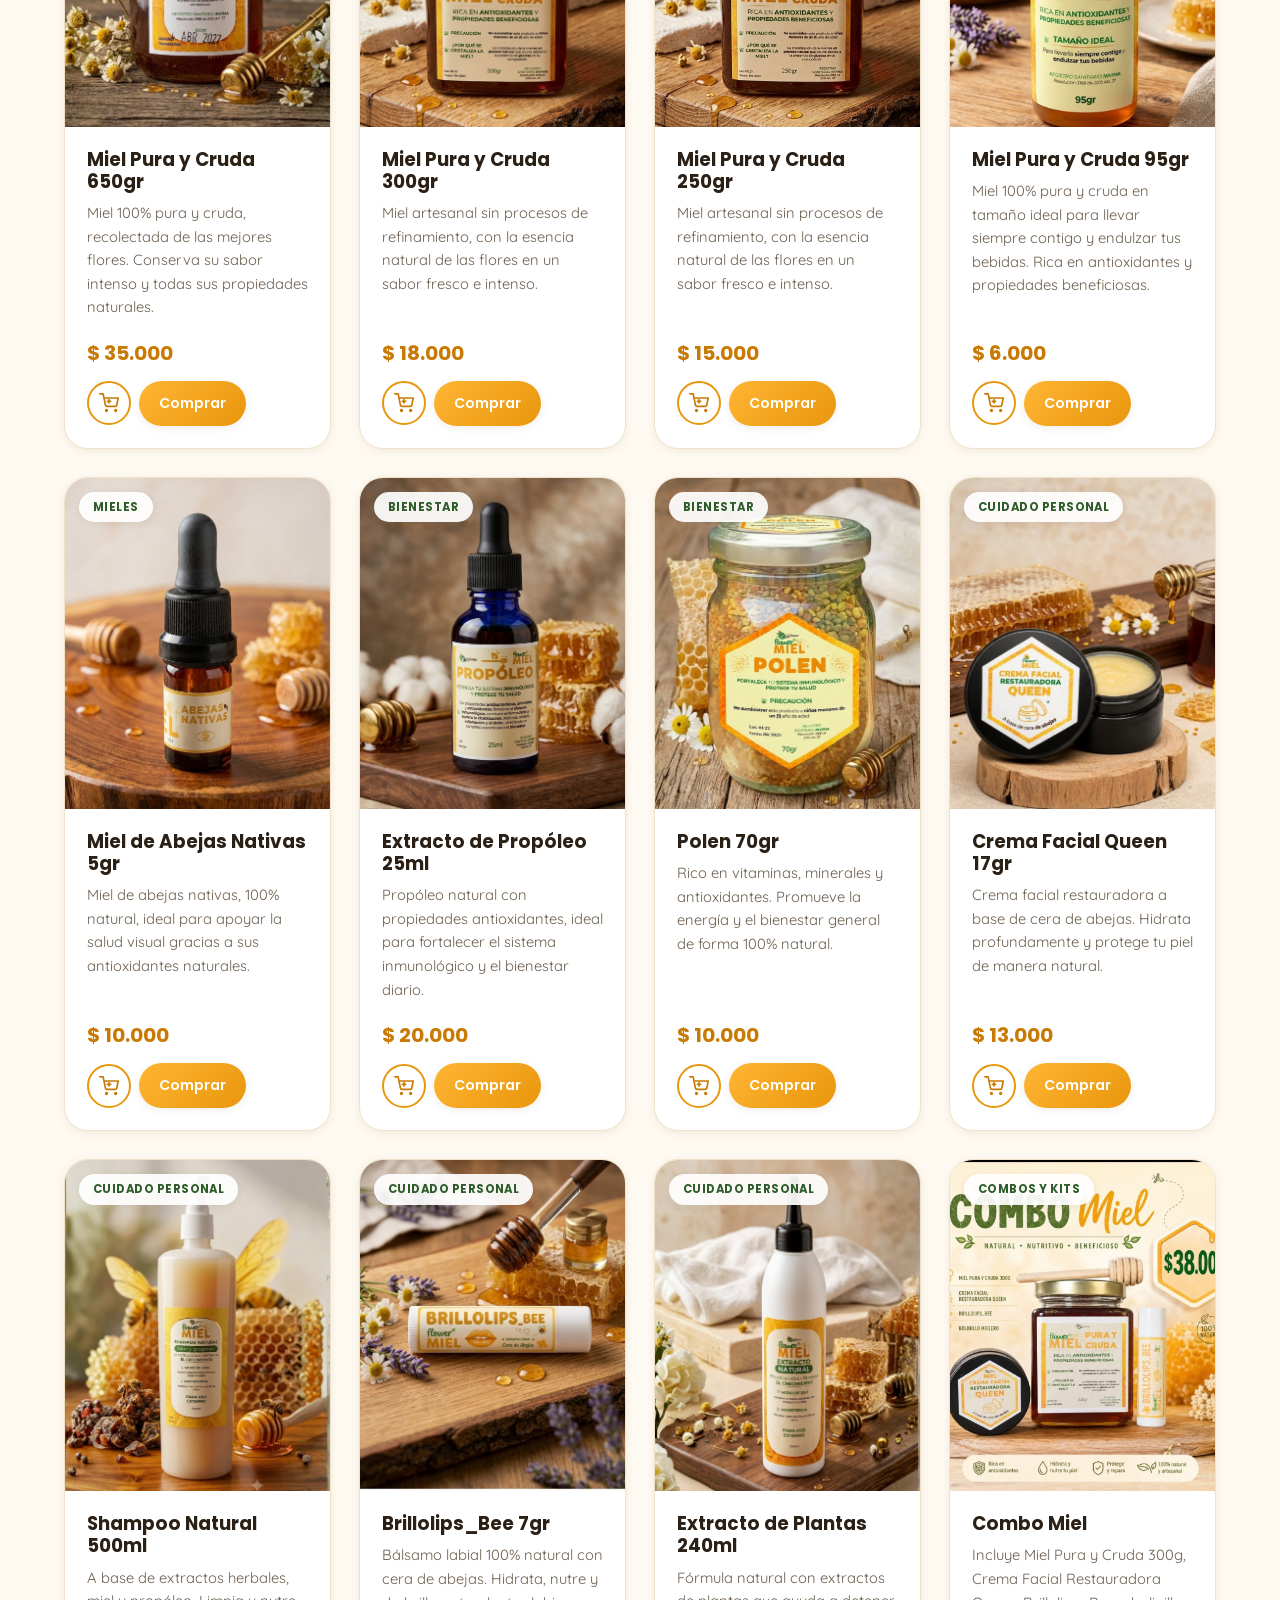
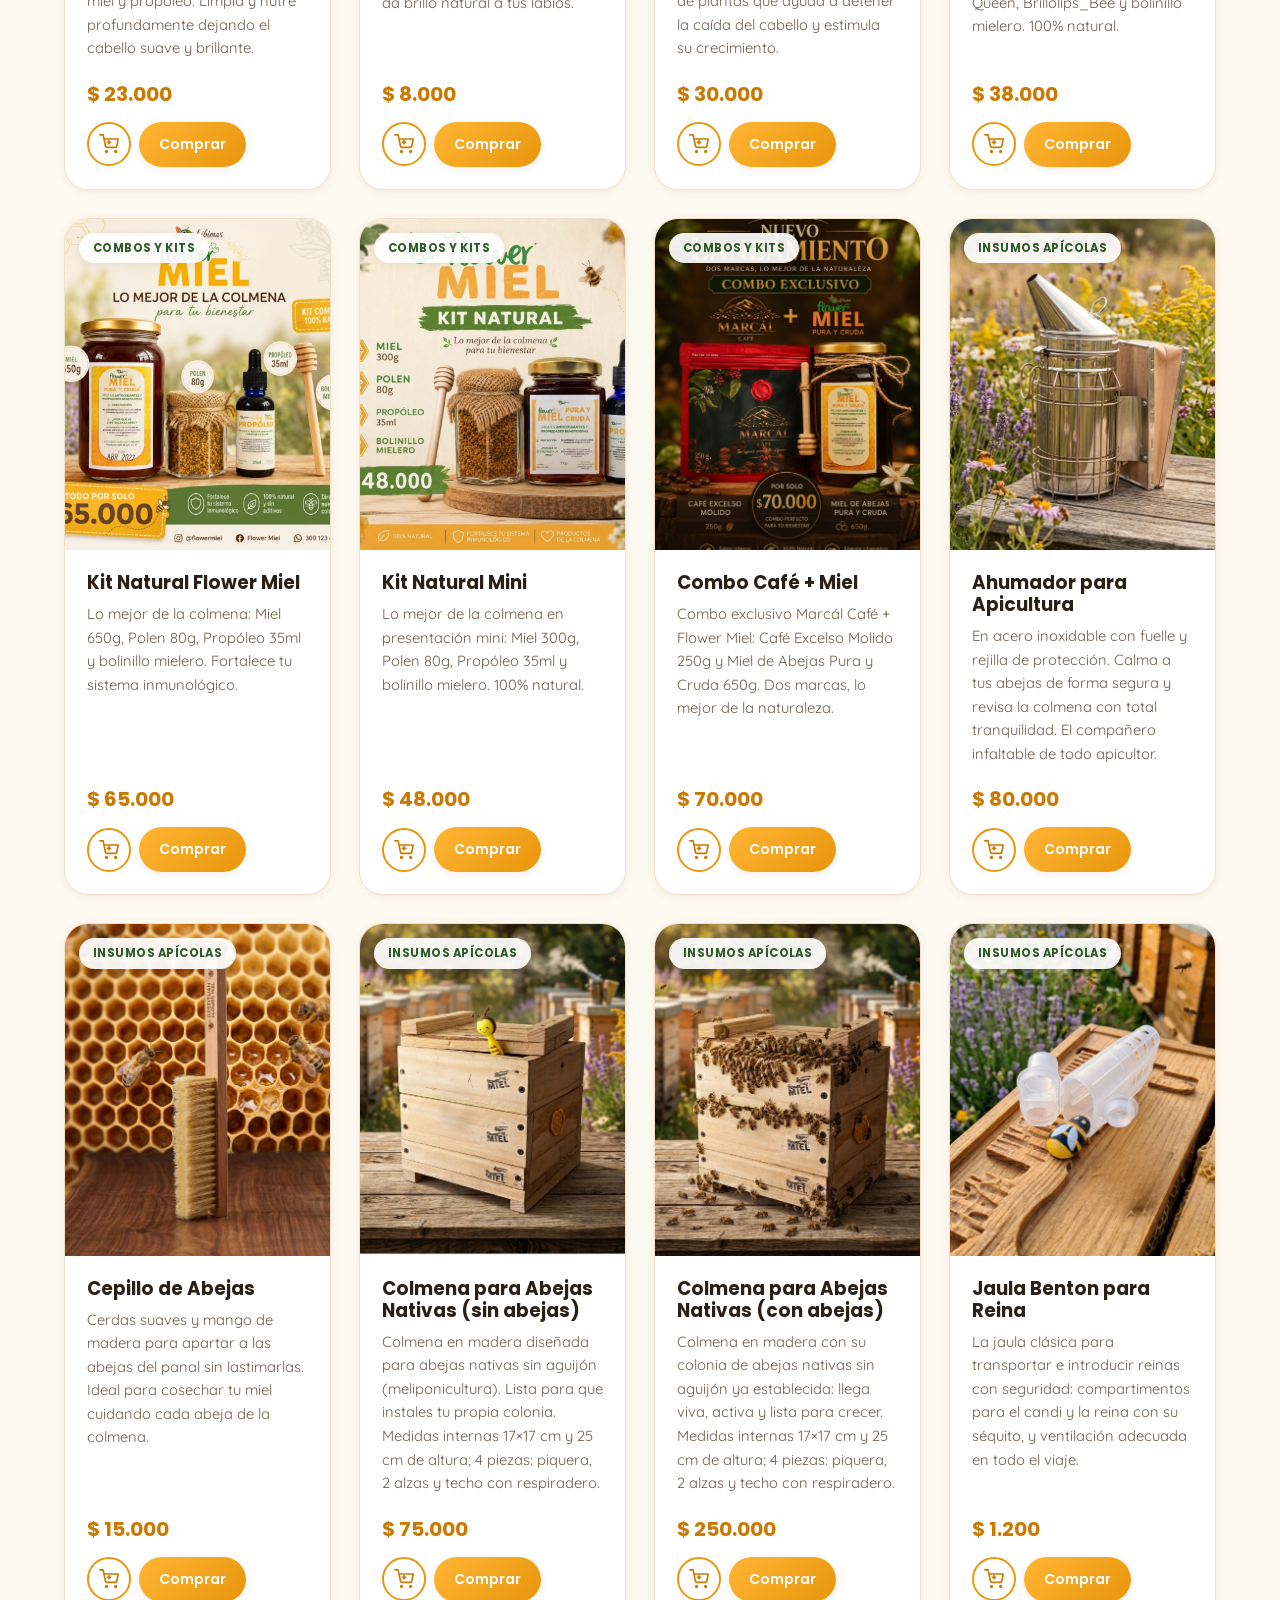
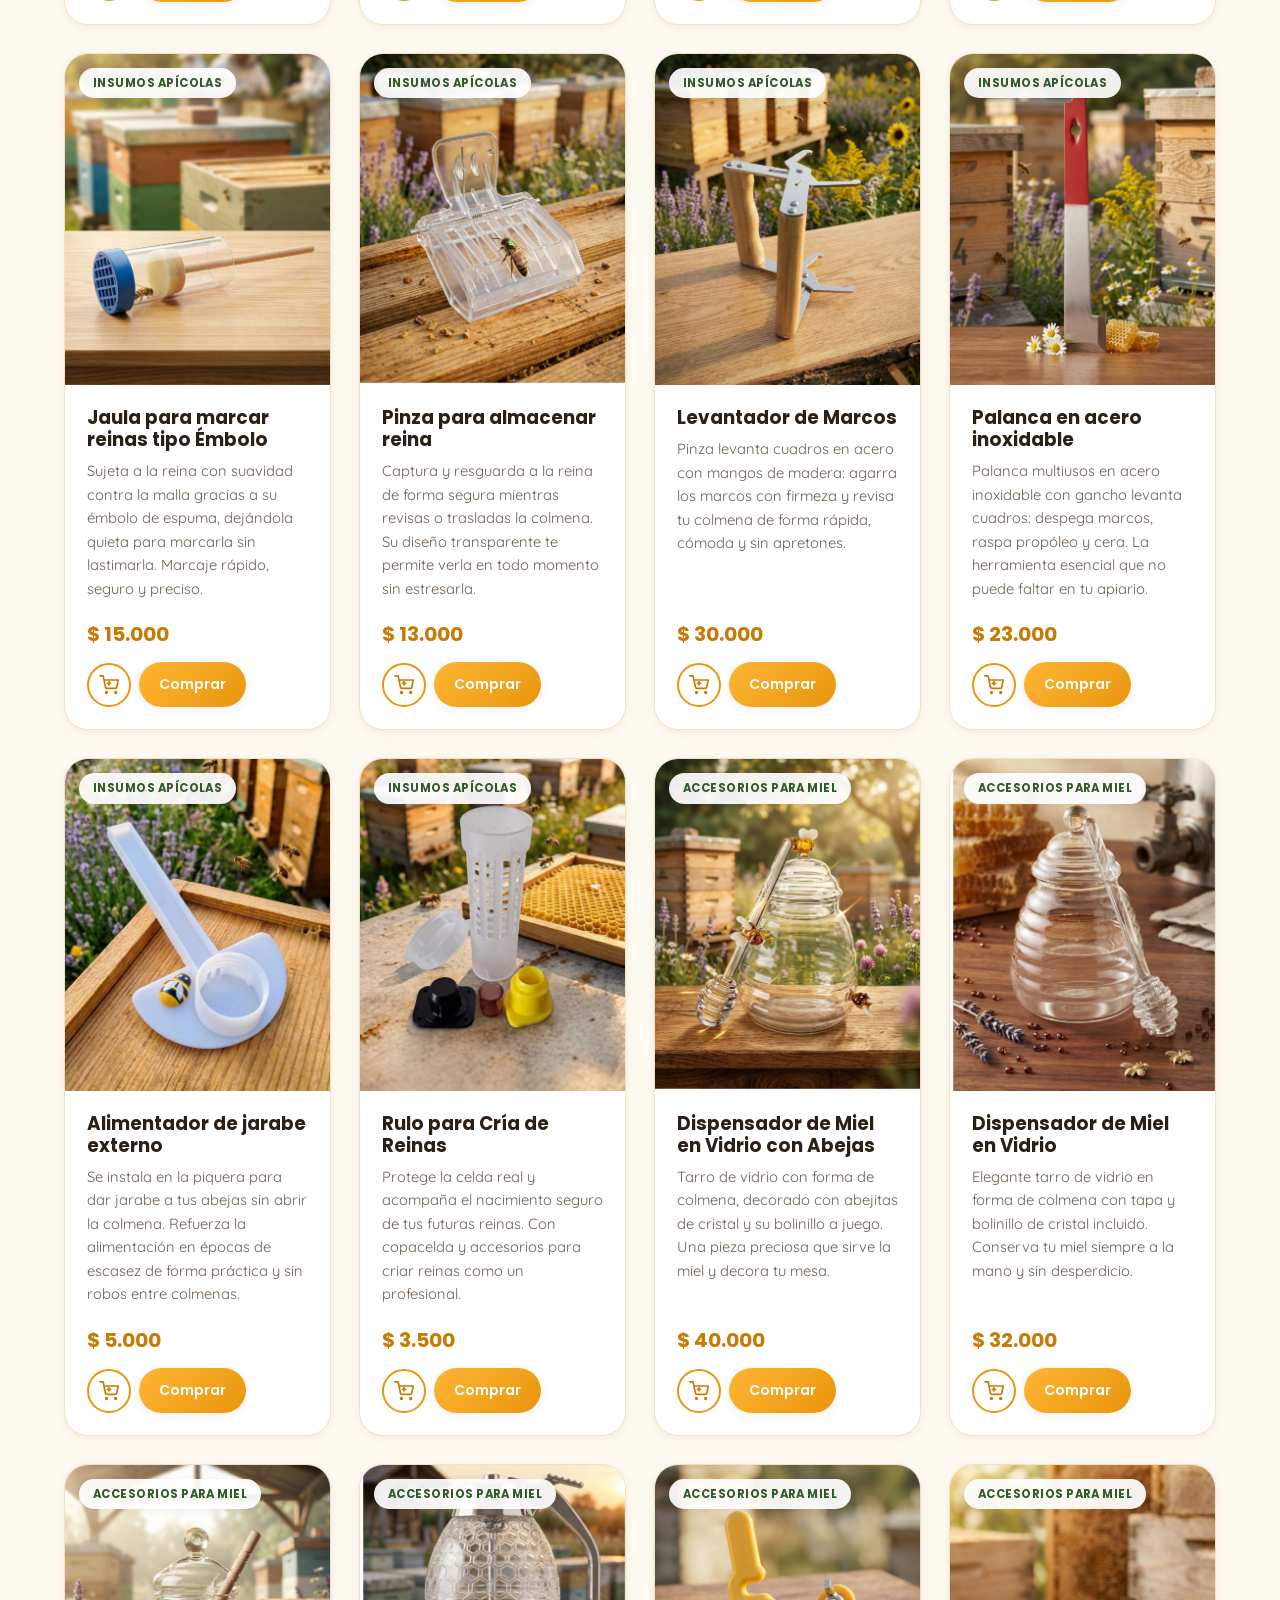
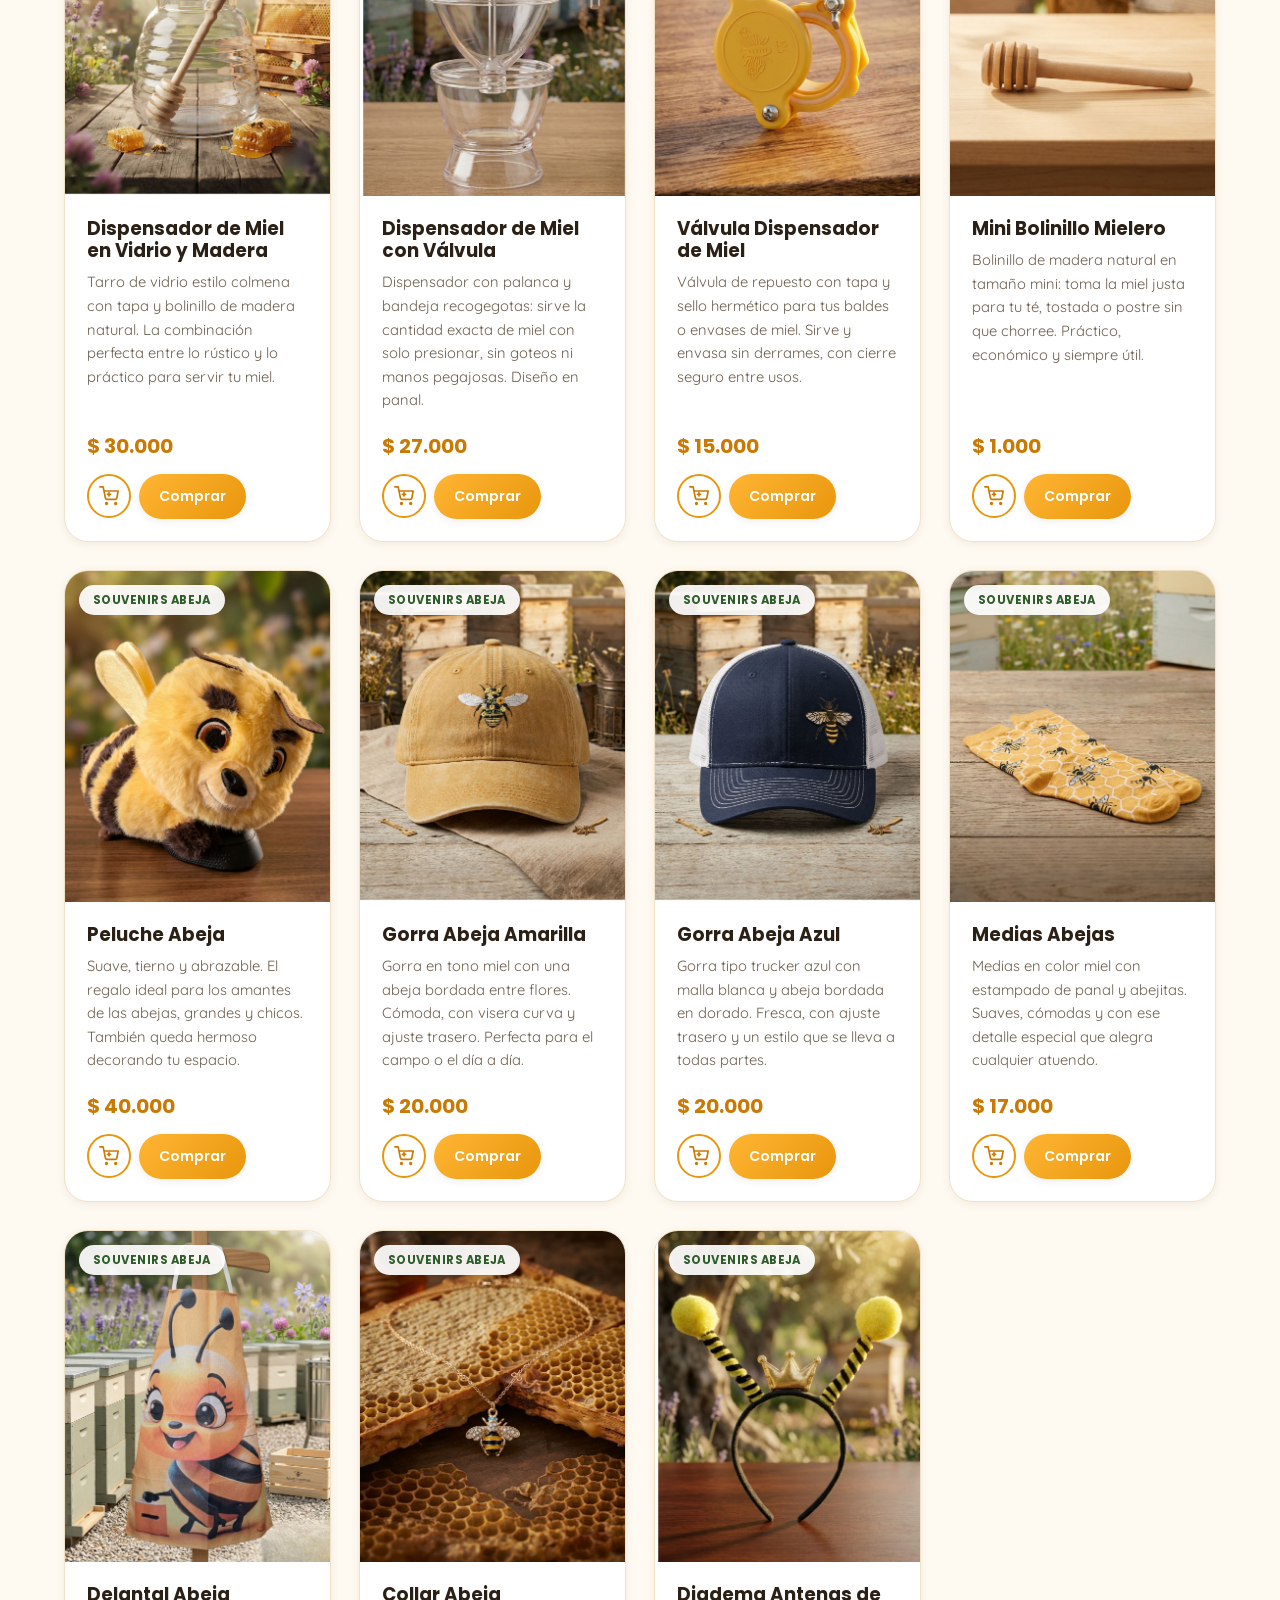
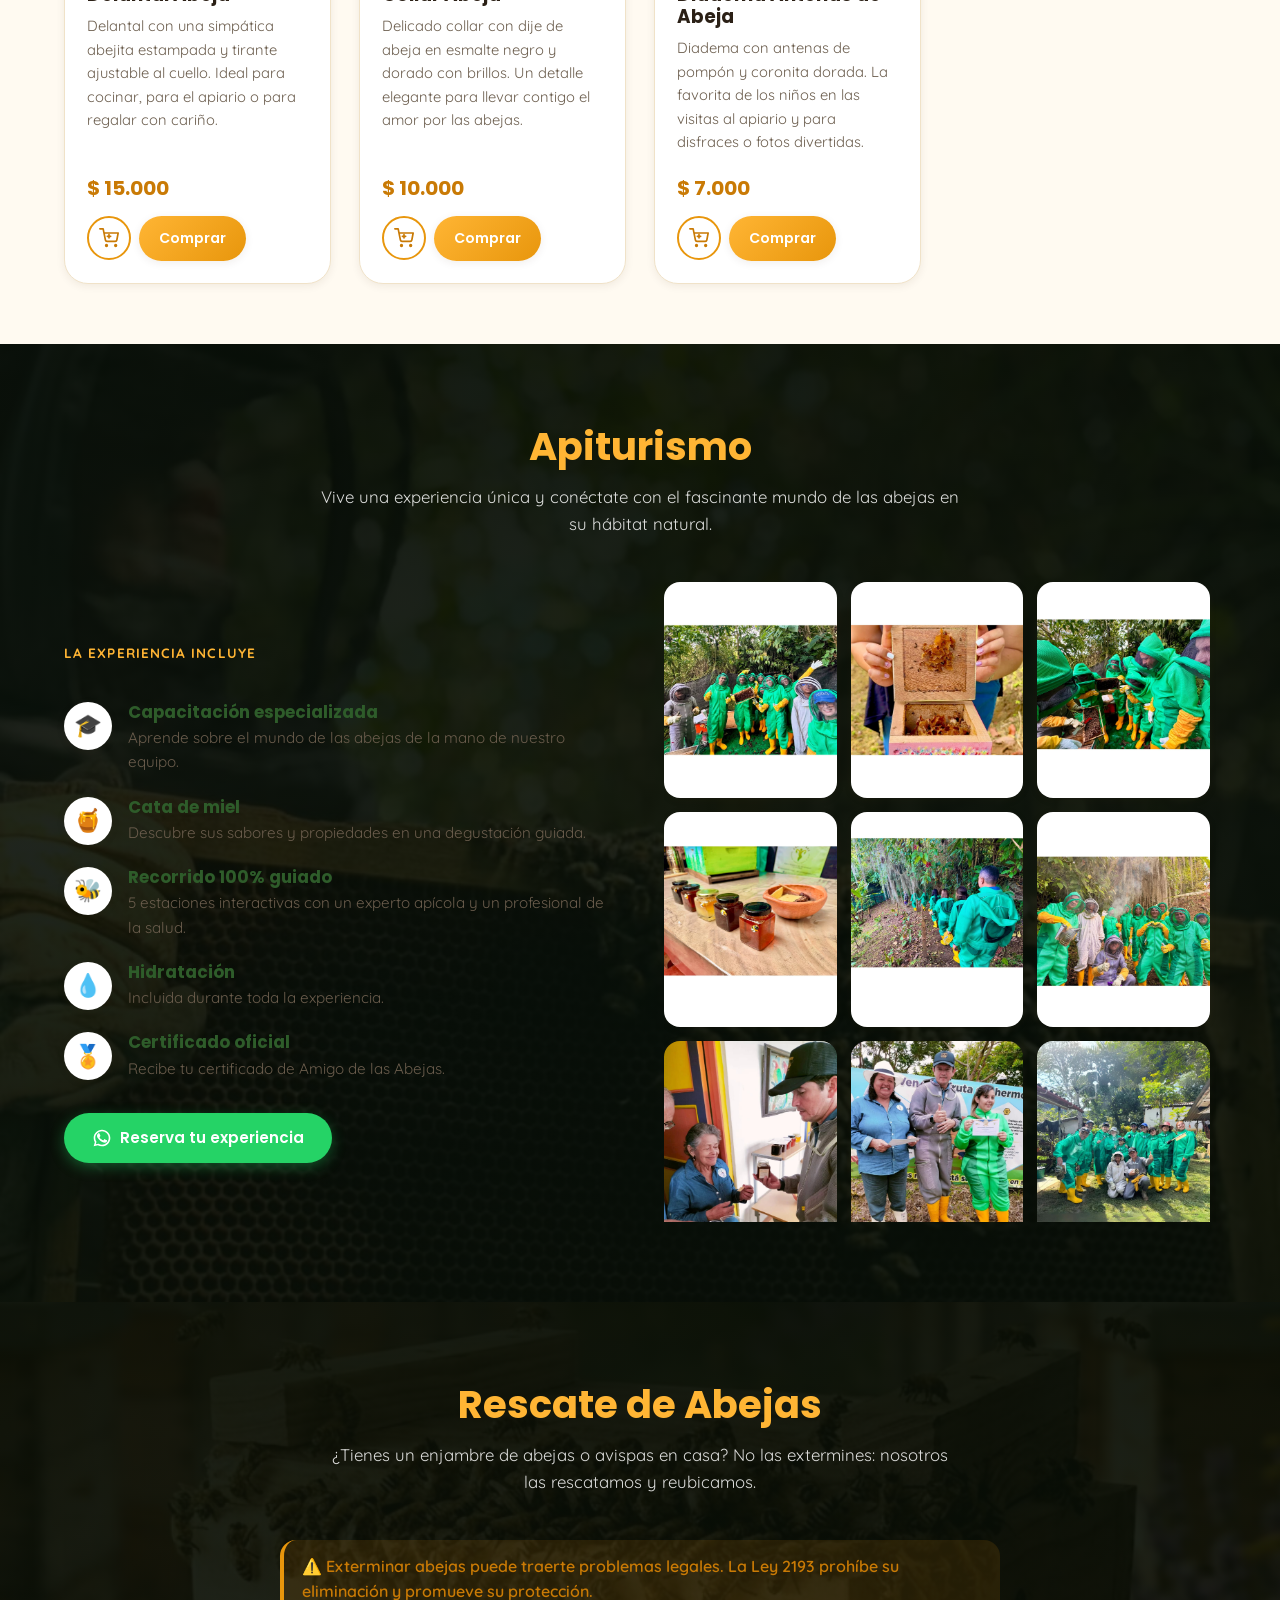
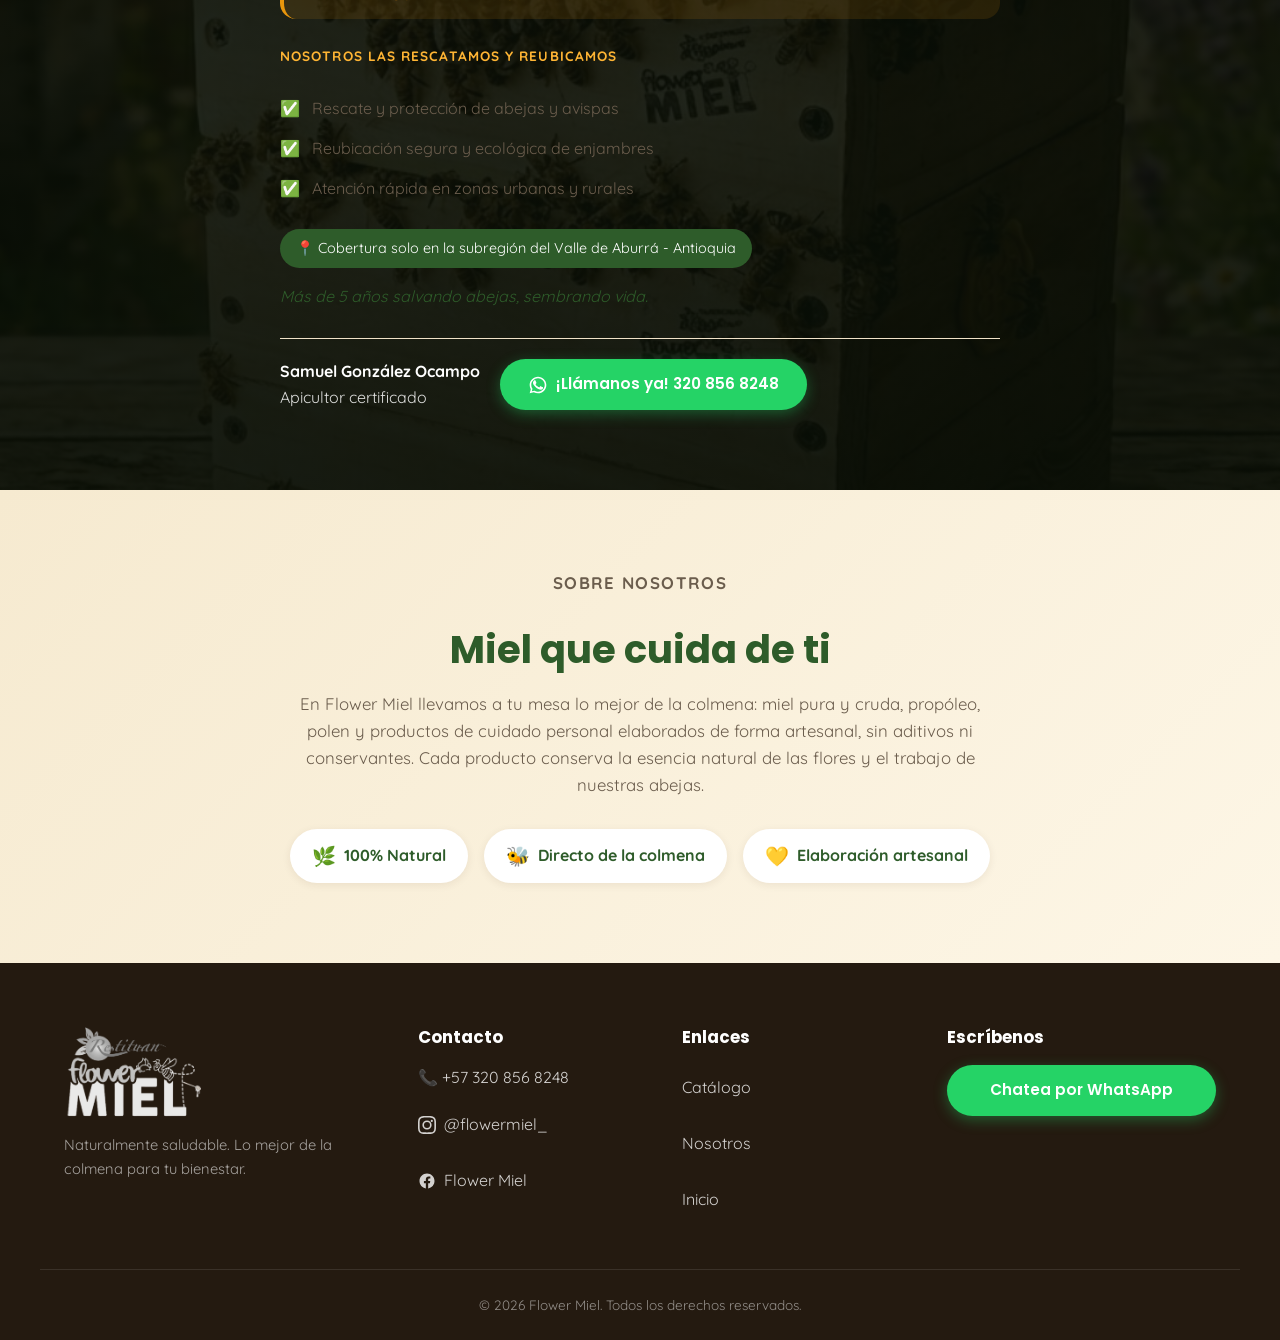
==== commit d02ae821: "Correcciones de accesibilidad, responsive y rendimiento - Carga diferida de los videos de Apiturismo" ====
--- a/index.html
+++ b/index.html
@@ -123,7 +123,7 @@
     <div class="catalog-controls">
       <div class="search-box">
         <svg viewBox="0 0 24 24" width="18" height="18" fill="none" stroke="currentColor" stroke-width="2" aria-hidden="true"><circle cx="11" cy="11" r="7"/><line x1="21" y1="21" x2="16.65" y2="16.65"/></svg>
-        <input type="text" id="searchInput" placeholder="Buscar producto... (ej. miel, propóleo, crema)">
+        <input type="text" id="searchInput" placeholder="Buscar producto..." aria-label="Buscar producto en el catálogo">
       </div>
 
       <div class="filter-chips" id="filterChips">
@@ -147,9 +147,9 @@
 
 <!-- APITURISMO -->
 <section class="apiturismo-section" id="apiturismo">
-  <video class="apiturismo-bg-video" autoplay muted loop playsinline poster="assets/img/apiturismo/apiturismo-31.jpg">
-    <source src="assets/video/apiturismo-hero.mp4" type="video/mp4">
-  </video>
+  <video class="apiturismo-bg-video" muted loop playsinline preload="none"
+         poster="assets/img/apiturismo/apiturismo-31.jpg"
+         data-src="assets/video/apiturismo-hero.mp4"></video>
   <div class="apiturismo-overlay"></div>
   <div class="container apiturismo-content">
     <div class="section-heading">
@@ -236,9 +236,9 @@
 
 <!-- RESCATE DE ABEJAS -->
 <section class="rescate-section" id="rescate">
-  <video class="rescate-bg-video" autoplay muted loop playsinline poster="assets/img/colmena-abejas-nativas-con-abejas.jpg">
-    <source src="assets/video/rescate-hero.mp4" type="video/mp4">
-  </video>
+  <video class="rescate-bg-video" muted loop playsinline preload="none"
+         poster="assets/img/colmena-abejas-nativas-con-abejas.jpg"
+         data-src="assets/video/rescate-hero.mp4"></video>
   <div class="rescate-overlay"></div>
   <div class="container rescate-content">
     <div class="section-heading">
--- a/assets/css/styles.css
+++ b/assets/css/styles.css
@@ -226,8 +226,9 @@
   flex-direction: column;
   justify-content: center;
   gap: 5px;
-  width: 40px;
-  height: 40px;
+  width: 44px;
+  height: 44px;
+  padding: 10px 2px;
   background: none;
   border: none;
   cursor: pointer;
@@ -643,8 +644,9 @@
 }
 
 .btn-buy {
-  padding: 10px 20px;
+  padding: 12px 20px;
   font-size: 0.88rem;
+  min-height: 44px;
 }
 
 /* ============================================
@@ -1142,6 +1144,15 @@
   display: inline-flex;
   align-items: center;
   gap: 8px;
+  min-height: 44px;
+}
+
+/* Los enlaces del footer también son objetivos táctiles: se les da altura
+   mínima cómoda sin cambiar el ritmo visual de la lista. */
+.footer-col ul a {
+  display: inline-flex;
+  align-items: center;
+  min-height: 44px;
 }
 
 .footer-bottom {
@@ -1271,6 +1282,31 @@
     bottom: 18px;
     right: 18px;
   }
+
+  /* En pantallas muy angostas el texto largo de los botones no entra en una
+     línea; sin esto el `nowrap` del .btn fuerza al grid a desbordarse. */
+  .btn {
+    white-space: normal;
+    text-align: center;
+  }
+
+  .rescate-contact {
+    flex-direction: column;
+    align-items: stretch;
+    gap: 14px;
+  }
+
+  .rescate-contact .btn {
+    width: 100%;
+  }
+}
+
+/* Los items de un grid/flex no se encogen por debajo de su contenido salvo
+   que se declare explícitamente; sin esto una sola palabra larga o un botón
+   ancho desborda toda la sección. */
+.rescate-inner > *,
+.apiturismo-inner > * {
+  min-width: 0;
 }
 
 /* ============================================
@@ -1392,8 +1428,8 @@
   position: absolute;
   top: 12px;
   right: 12px;
-  width: 34px;
-  height: 34px;
+  width: 44px;
+  height: 44px;
   border-radius: 50%;
   background: var(--color-bg);
   color: var(--color-text);
@@ -1761,7 +1797,8 @@
   align-items: center;
   justify-content: center;
   gap: 8px;
-  padding: 10px 16px;
+  padding: 12px 16px;
+  min-height: 44px;
   border: 1.5px solid var(--color-border);
   border-radius: 999px;
   background: var(--color-surface);
@@ -1936,8 +1973,8 @@
 }
 
 .cart-close {
-  width: 34px;
-  height: 34px;
+  width: 44px;
+  height: 44px;
   border-radius: 50%;
   background: var(--color-bg);
   color: var(--color-text);
@@ -2104,3 +2141,50 @@
 .cart-continue:hover {
   color: var(--color-text);
 }
+
+/* ============================================
+   Accesibilidad
+   ============================================ */
+
+/* Foco visible para navegación por teclado.
+   :focus-visible solo se activa con teclado, no con click/touch,
+   así que no ensucia la experiencia con mouse. */
+a:focus-visible,
+button:focus-visible,
+input:focus-visible,
+[tabindex]:focus-visible {
+  outline: 3px solid var(--color-primary-dark);
+  outline-offset: 3px;
+  border-radius: 4px;
+}
+
+.site-footer a:focus-visible,
+.hero a:focus-visible,
+.apiturismo-section a:focus-visible,
+.rescate-section a:focus-visible {
+  outline-color: var(--color-primary-light);
+}
+
+/* Respeta la preferencia del sistema de reducir movimiento */
+@media (prefers-reduced-motion: reduce) {
+  *,
+  *::before,
+  *::after {
+    animation-duration: 0.01ms !important;
+    animation-iteration-count: 1 !important;
+    transition-duration: 0.01ms !important;
+    scroll-behavior: auto !important;
+  }
+
+  .hero-bg-video,
+  .apiturismo-bg-video,
+  .rescate-bg-video {
+    display: none;
+  }
+
+  .hero-bg-video + .hero-overlay,
+  .apiturismo-bg-video + .apiturismo-overlay,
+  .rescate-bg-video + .rescate-overlay {
+    background: rgba(20, 32, 15, 0.75);
+  }
+}
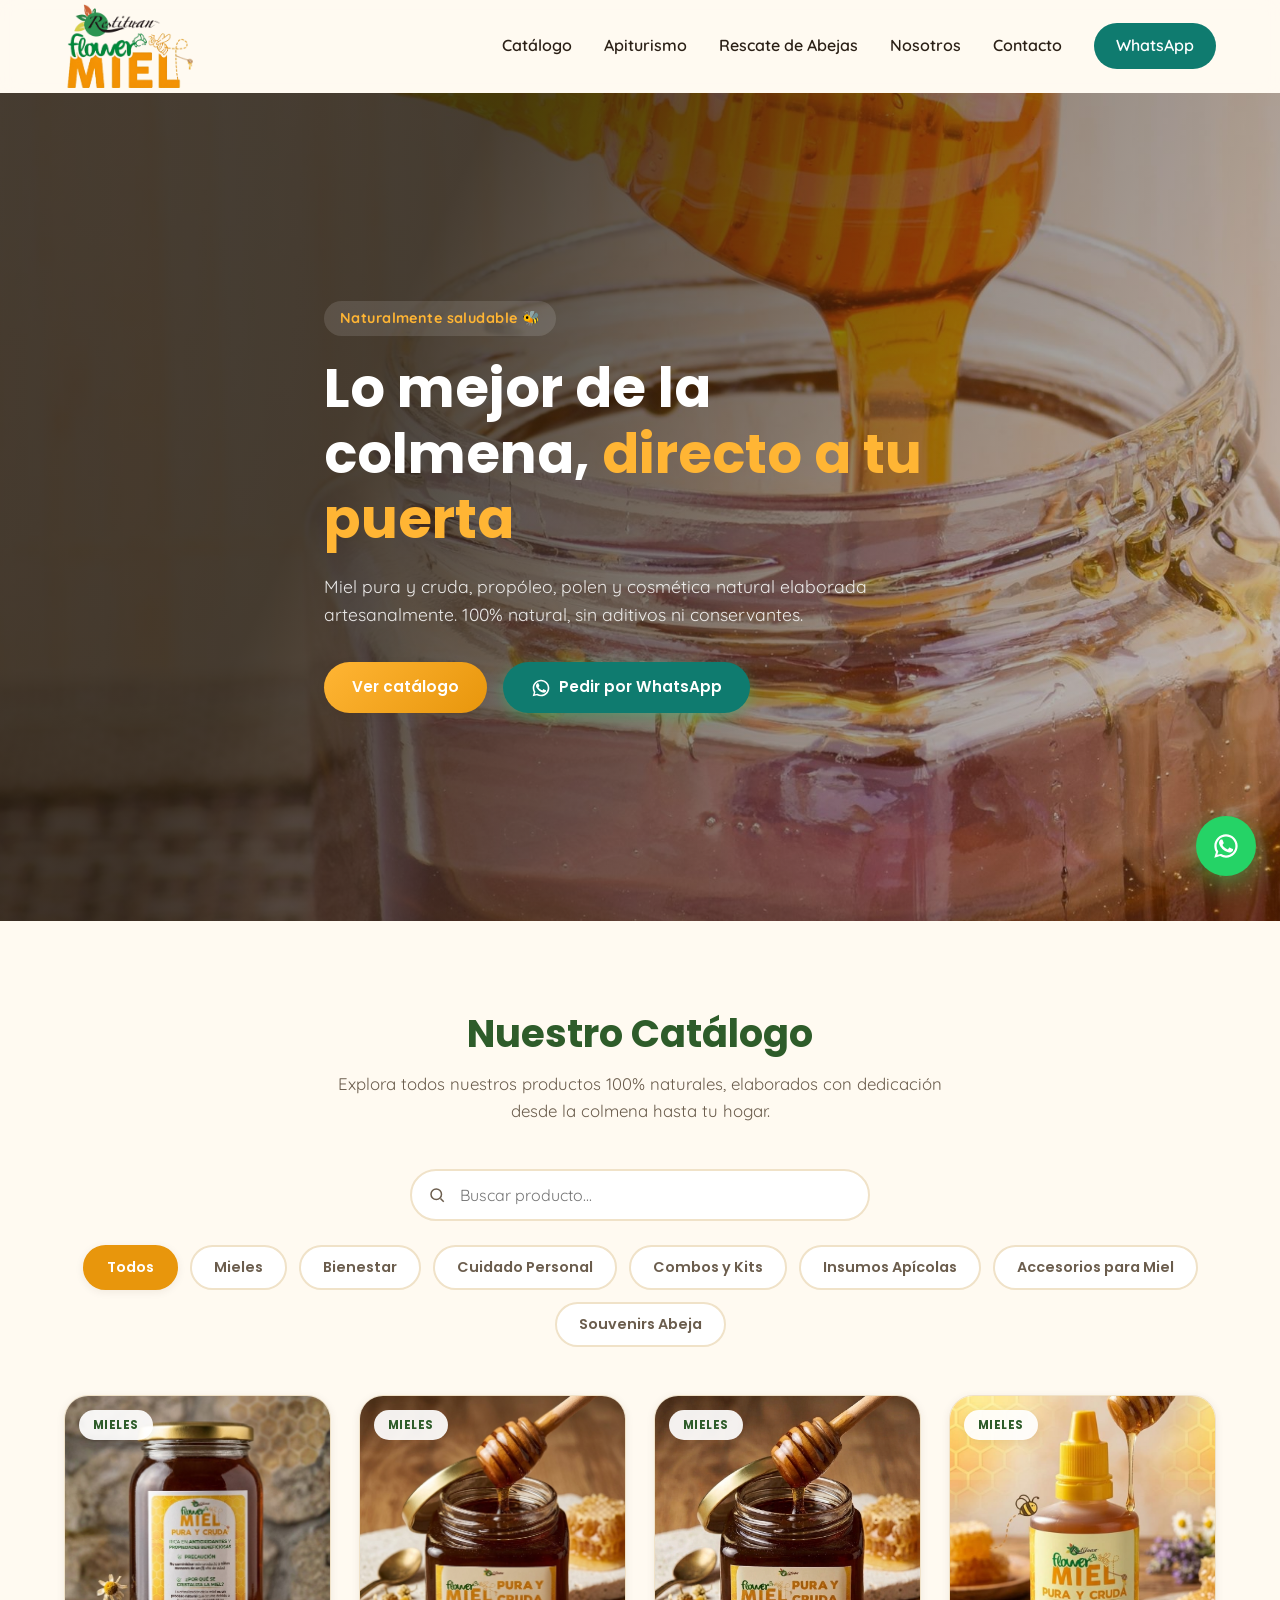
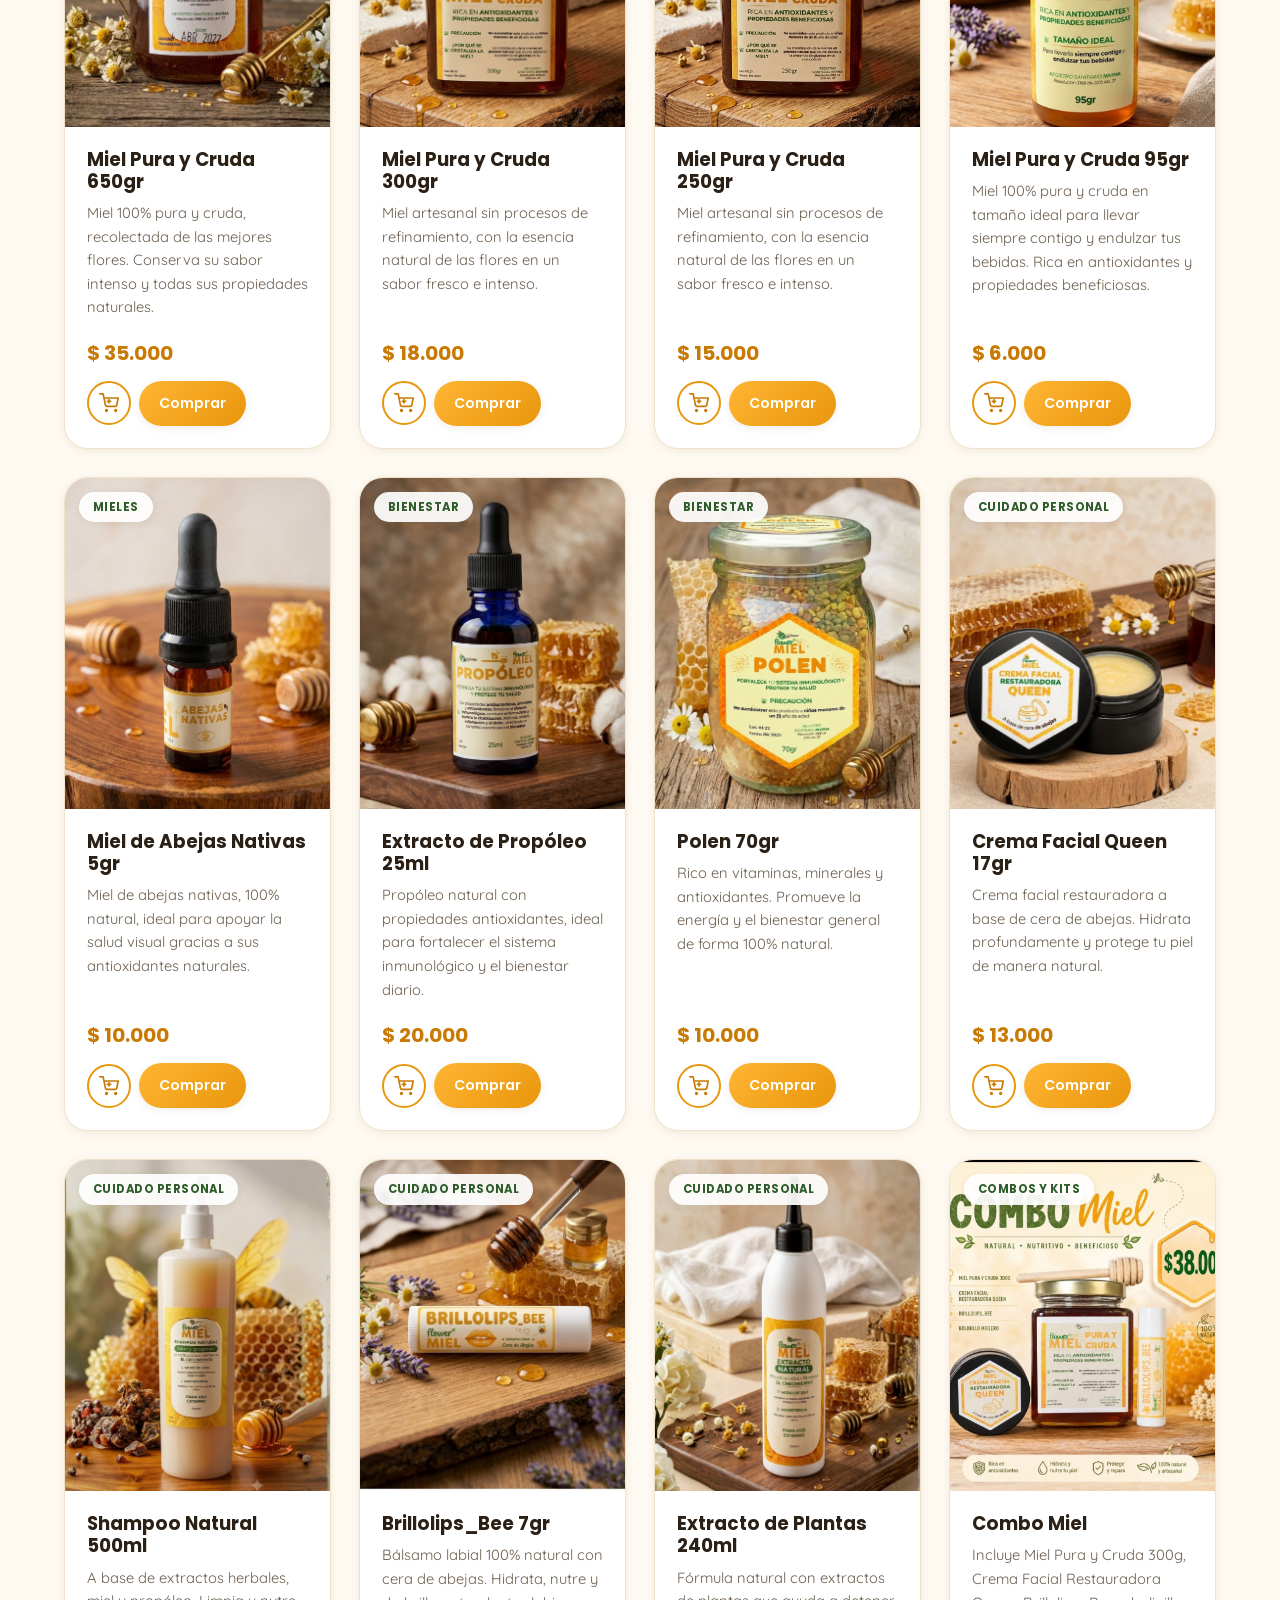
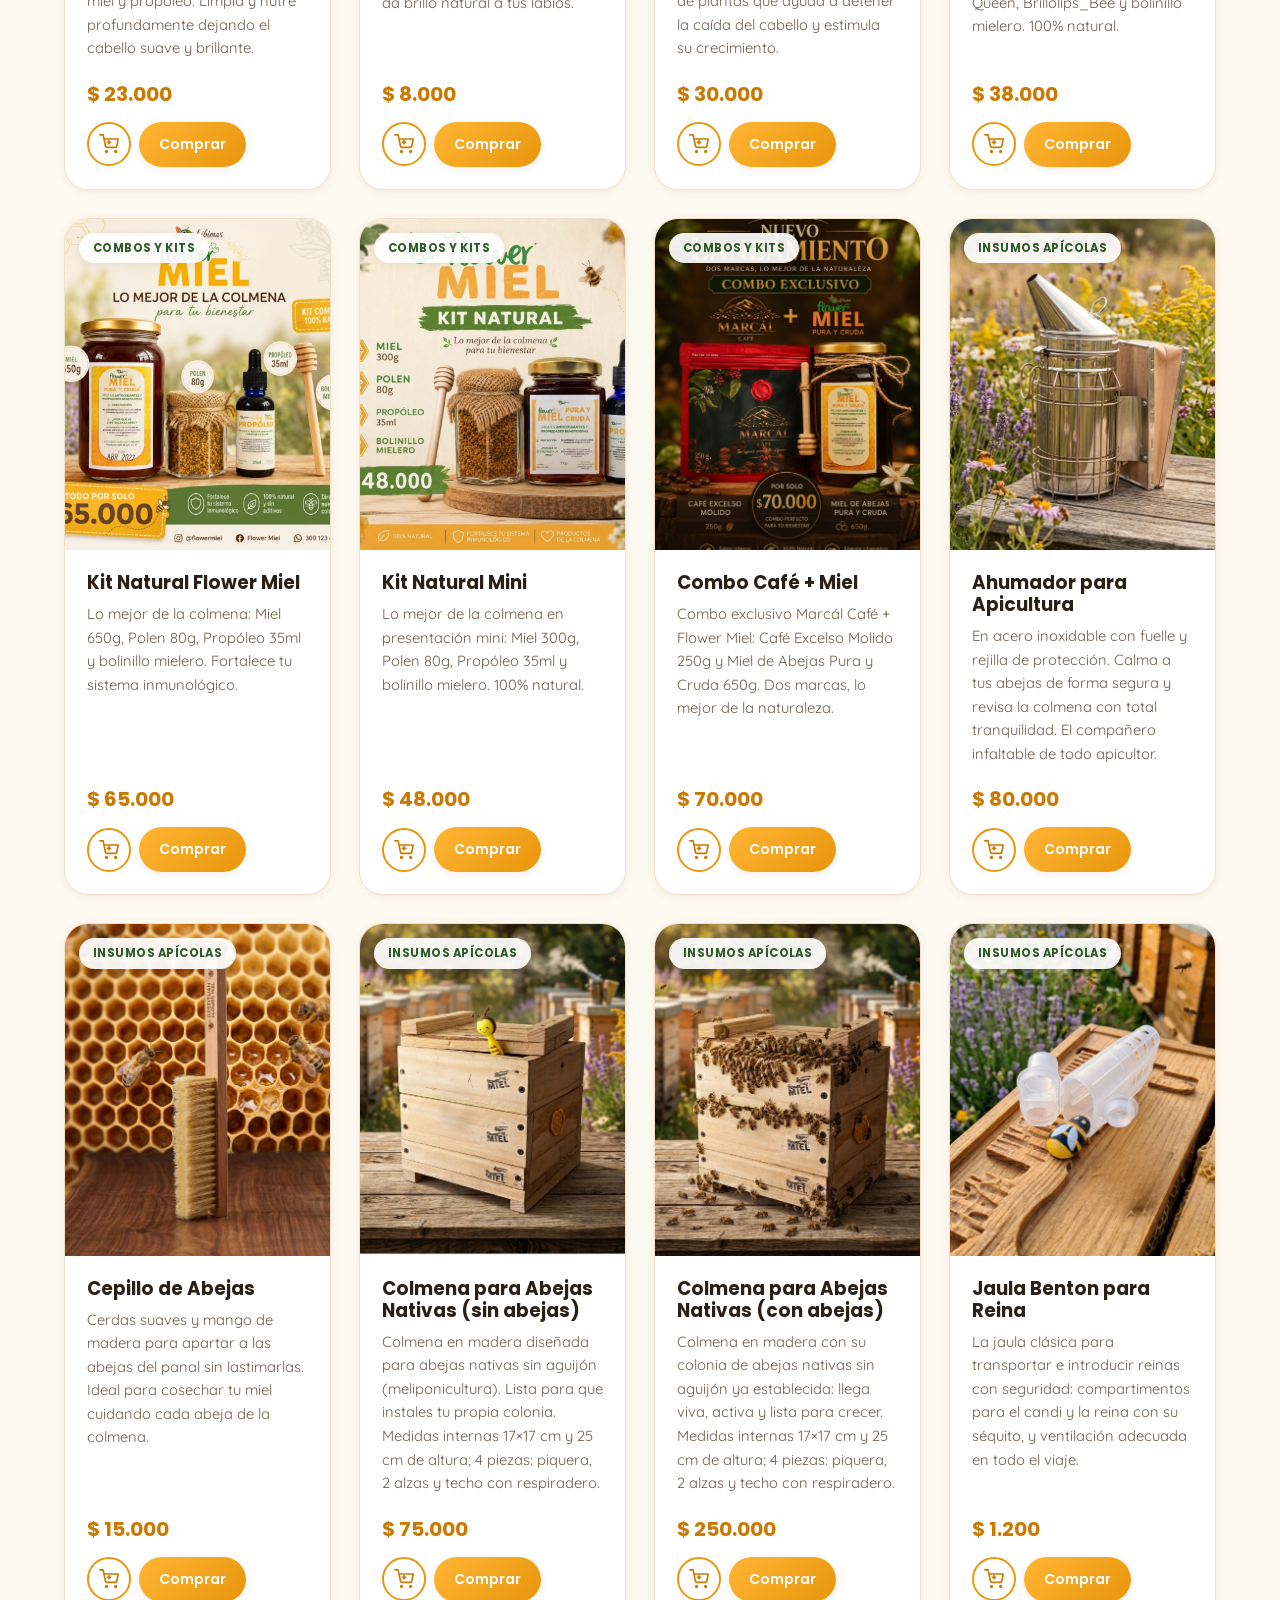
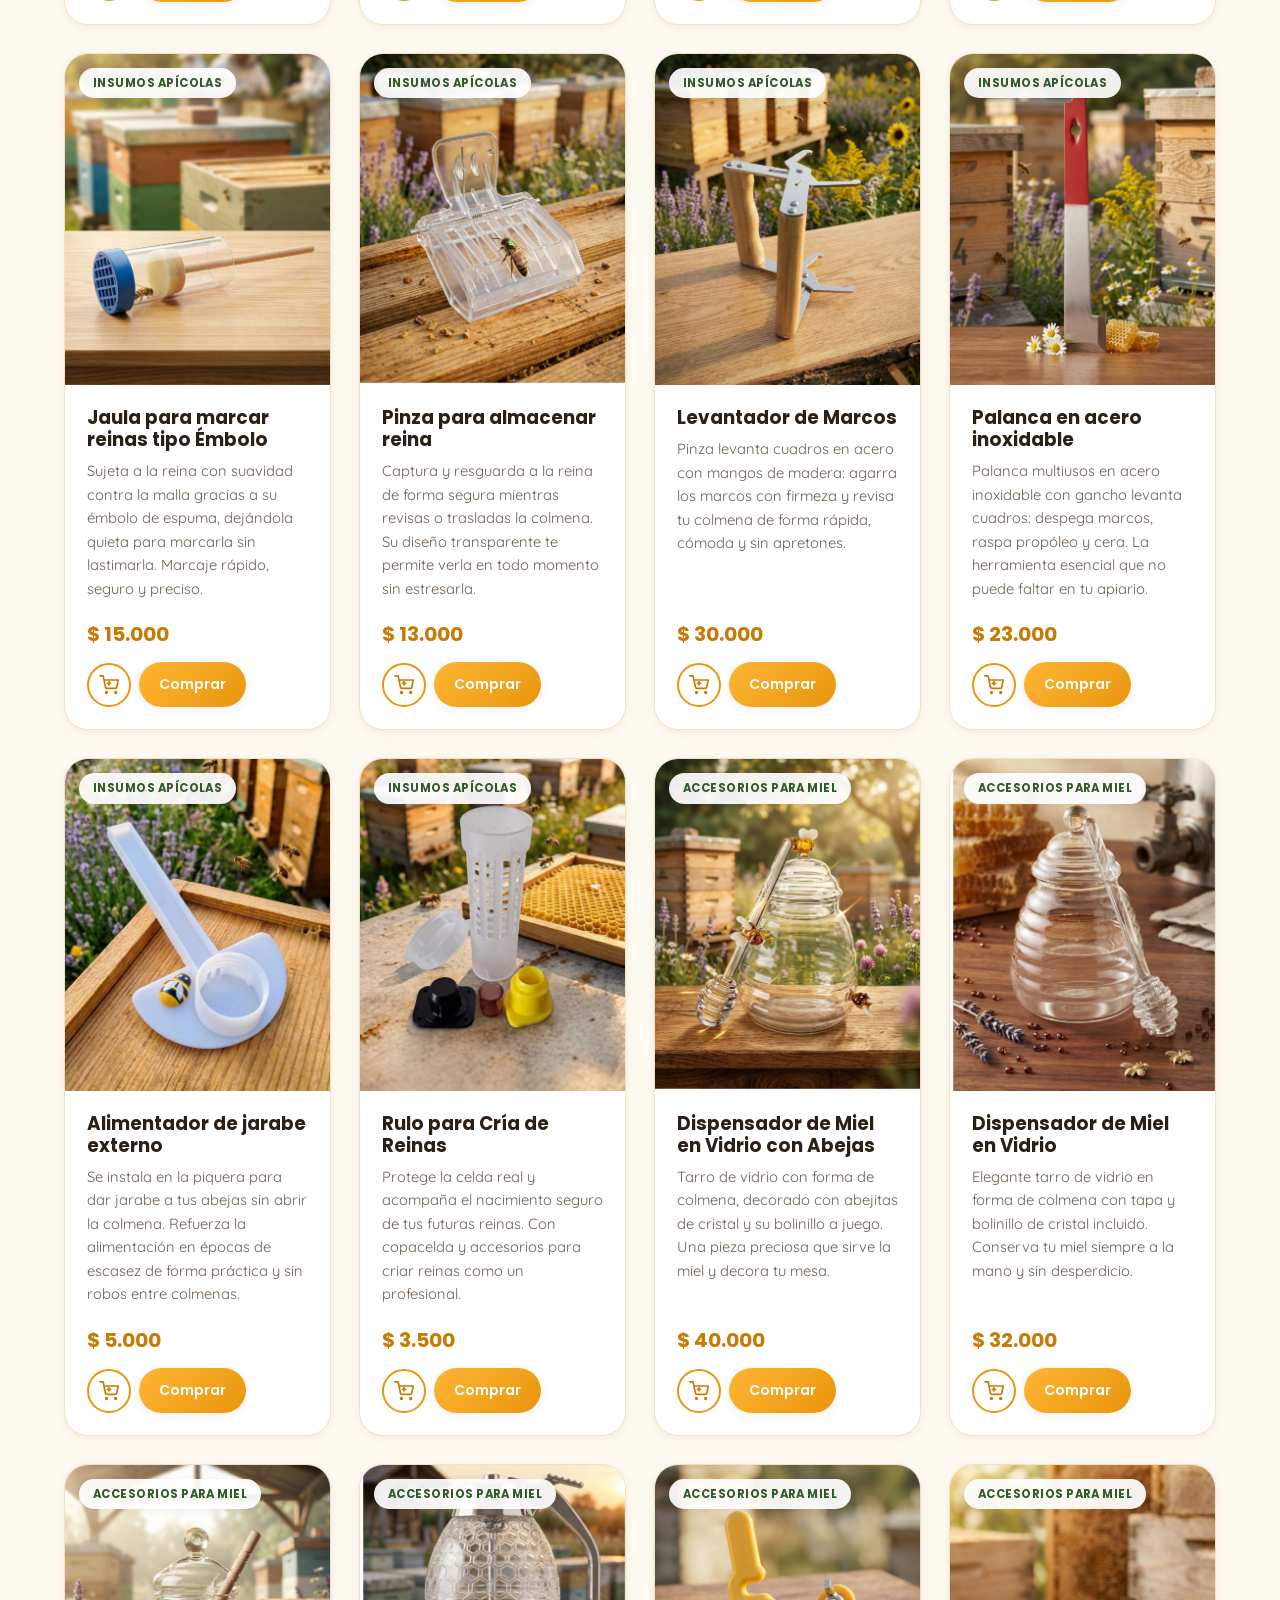
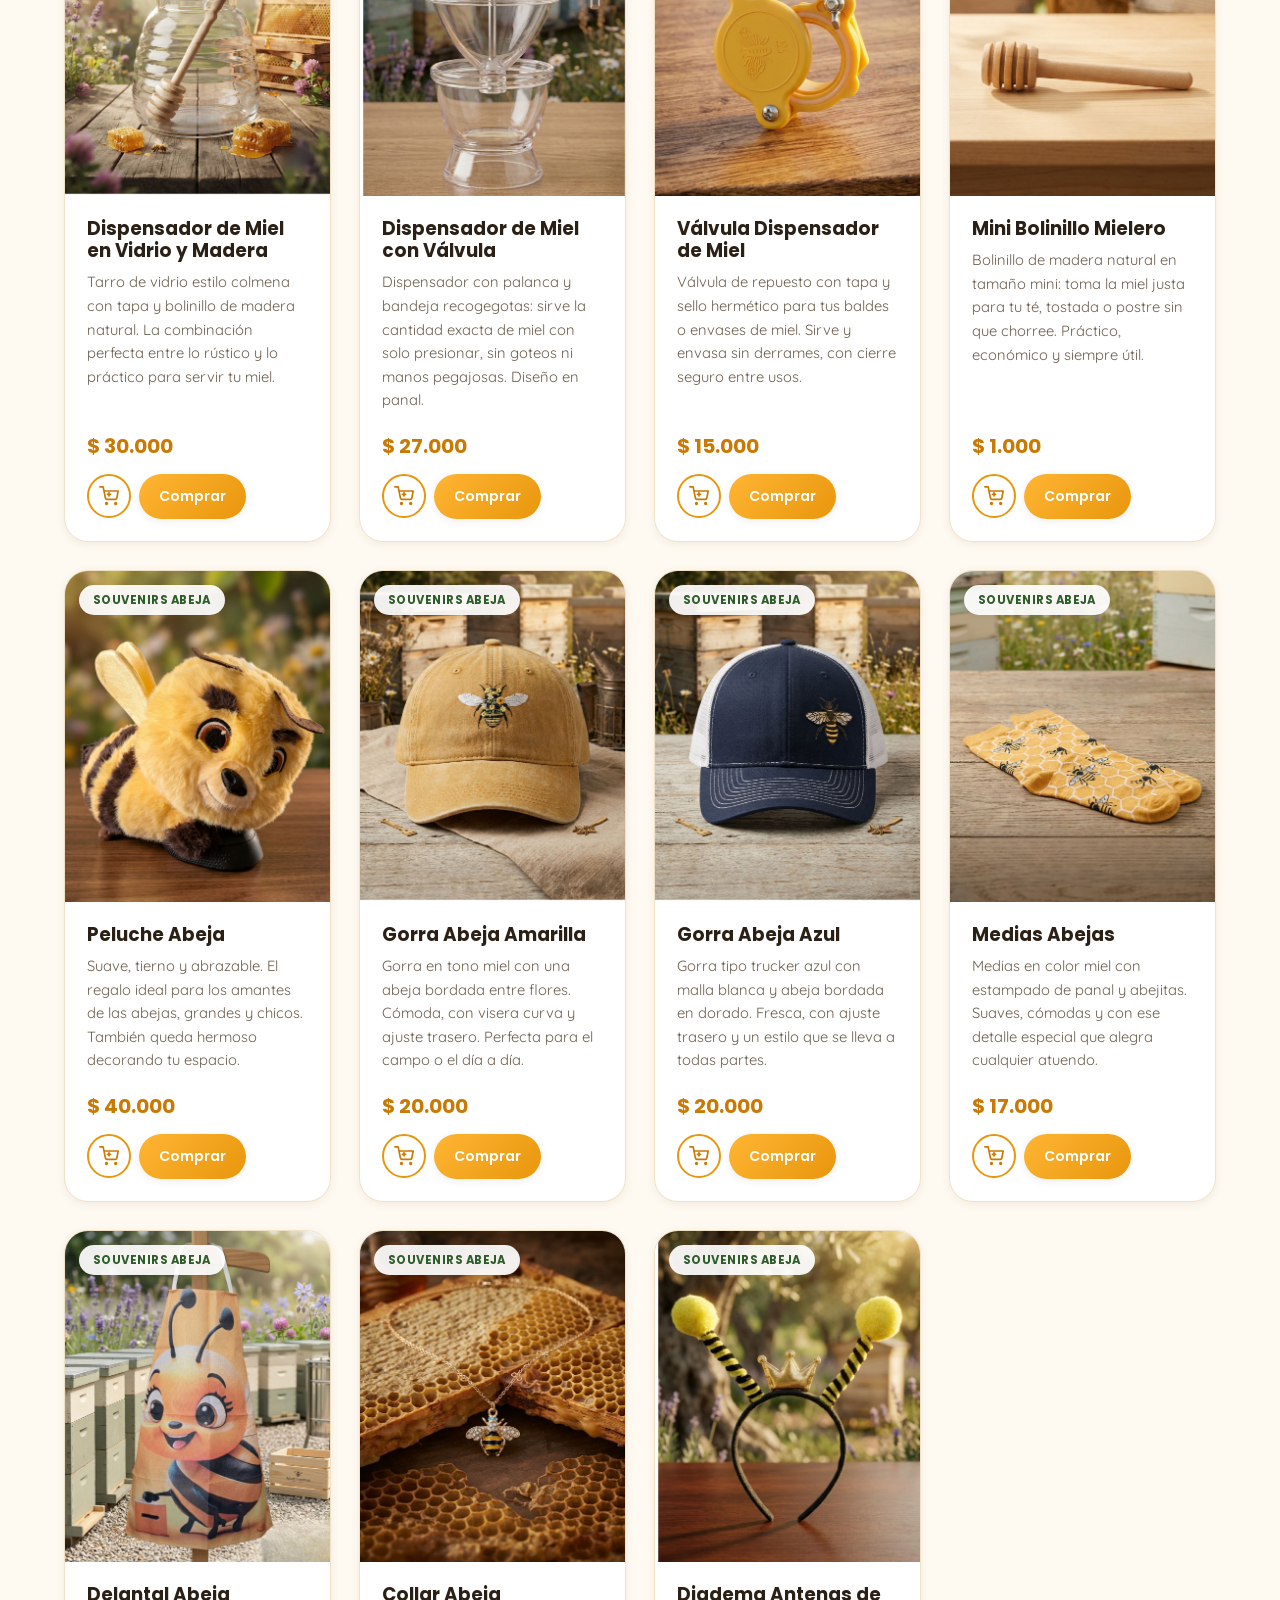
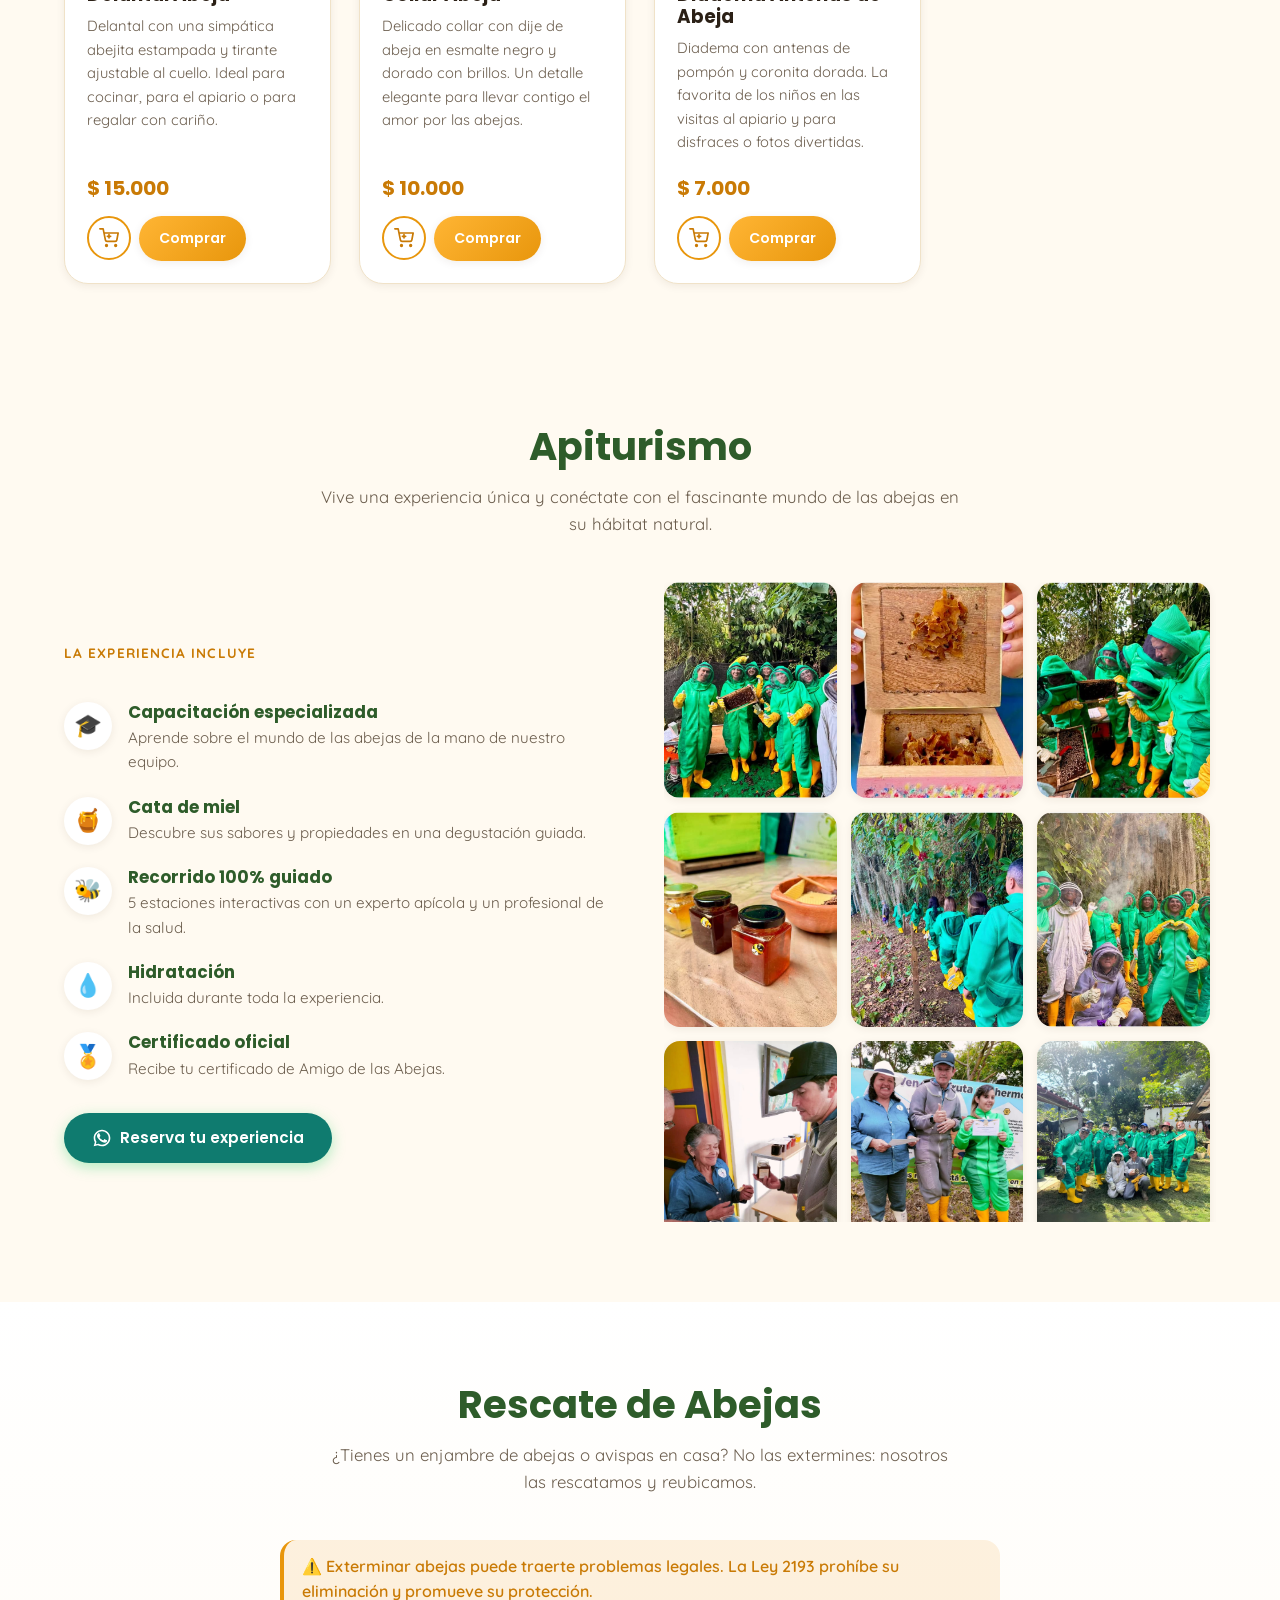
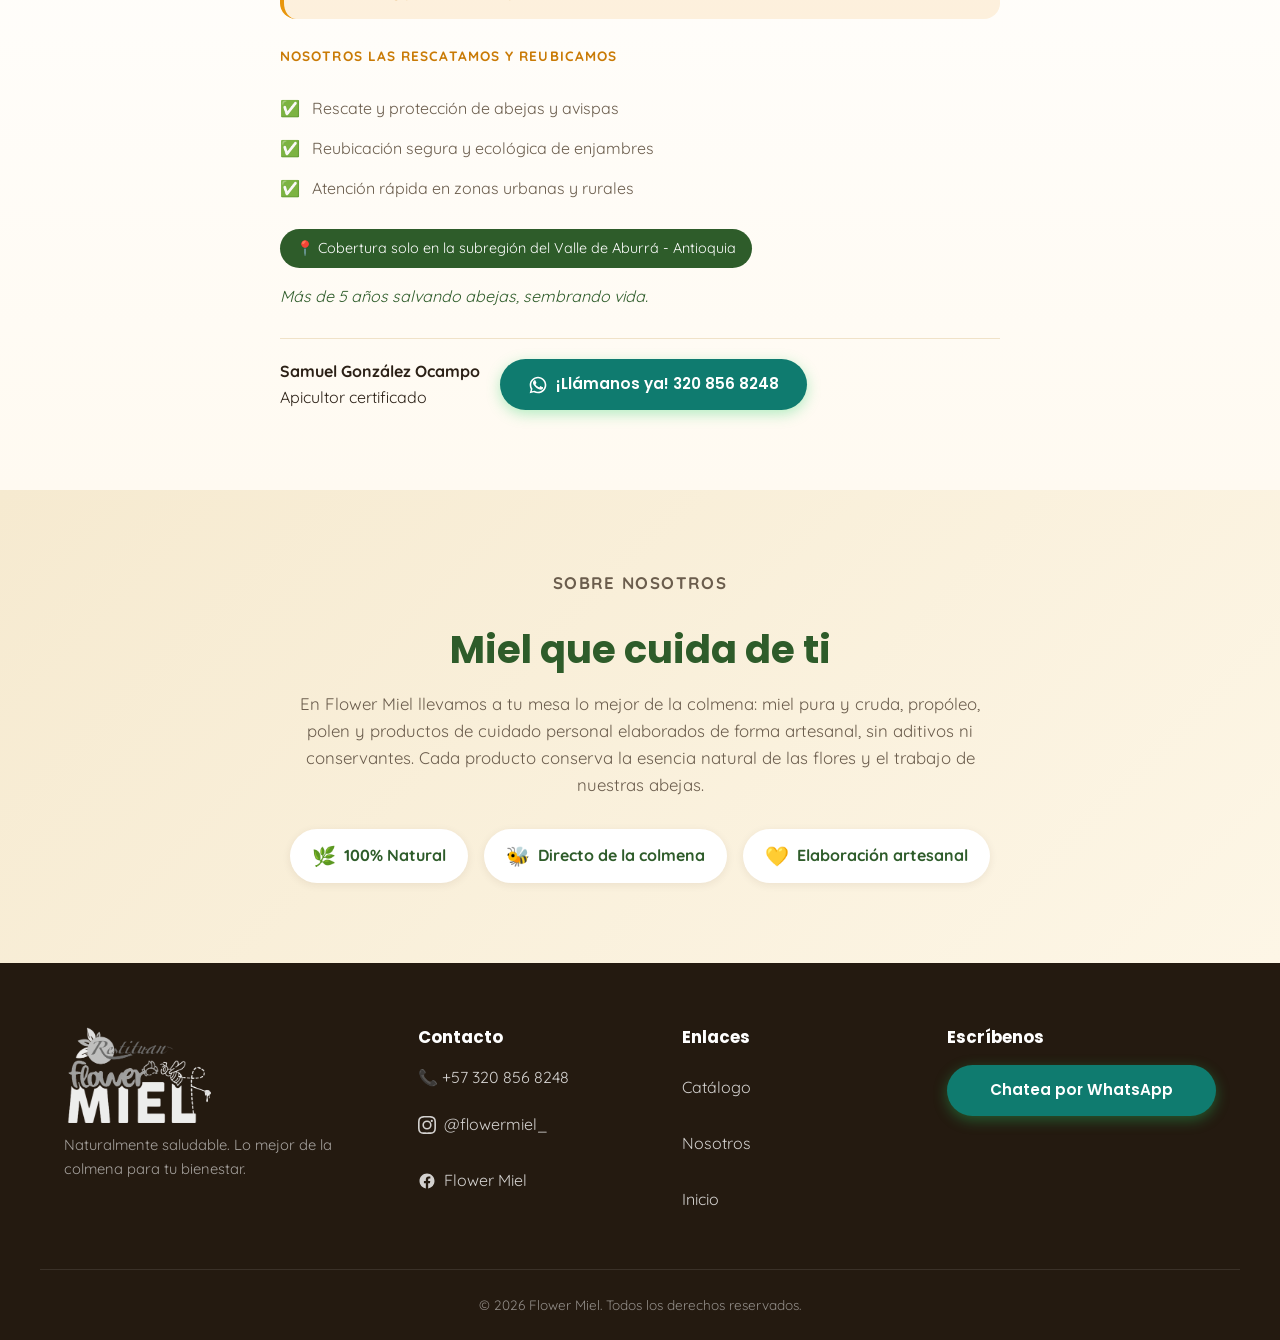
==== commit 0efae5fe: "Quita los videos de fondo de Apiturismo y Rescate Se revierten ambas secciones a su diseño original " ====
--- a/index.html
+++ b/index.html
@@ -147,11 +147,7 @@
 
 <!-- APITURISMO -->
 <section class="apiturismo-section" id="apiturismo">
-  <video class="apiturismo-bg-video" muted loop playsinline preload="none"
-         poster="assets/img/apiturismo/apiturismo-31.jpg"
-         data-src="assets/video/apiturismo-hero.mp4"></video>
-  <div class="apiturismo-overlay"></div>
-  <div class="container apiturismo-content">
+  <div class="container">
     <div class="section-heading">
       <h2>Apiturismo</h2>
       <p>Vive una experiencia única y conéctate con el fascinante mundo de las abejas en su hábitat natural.</p>
@@ -231,16 +227,11 @@
       <button type="button" class="btn apiturismo-gallery-toggle" id="apiturismoGalleryToggle">Ver más fotos</button>
     </div>
   </div>
-  </div>
 </section>
 
 <!-- RESCATE DE ABEJAS -->
 <section class="rescate-section" id="rescate">
-  <video class="rescate-bg-video" muted loop playsinline preload="none"
-         poster="assets/img/colmena-abejas-nativas-con-abejas.jpg"
-         data-src="assets/video/rescate-hero.mp4"></video>
-  <div class="rescate-overlay"></div>
-  <div class="container rescate-content">
+  <div class="container">
     <div class="section-heading">
       <h2>Rescate de Abejas</h2>
       <p>¿Tienes un enjambre de abejas o avispas en casa? No las extermines: nosotros las rescatamos y reubicamos.</p>
@@ -278,7 +269,6 @@
         </div>
       </div>
     </div>
-  </div>
   </div>
 </section>
 
--- a/assets/css/styles.css
+++ b/assets/css/styles.css
@@ -8,8 +8,12 @@
   --color-primary-light: #ffb534;
   --color-secondary: #3f7d3a;
   --color-secondary-dark: #2e5c2a;
-  --color-whatsapp: #25d366;
-  --color-whatsapp-dark: #1da851;
+  /* Verde oscuro de WhatsApp, ajustado para llegar a 4.5:1 con texto blanco
+     (el #25d366 original daba 1.98:1; el #128c7e oficial, 4.14:1). */
+  --color-whatsapp: #0f7b6f;
+  --color-whatsapp-dark: #0b5f56;
+  /* Verde brillante, solo para superficies sin texto encima (botón flotante). */
+  --color-whatsapp-bright: #25d366;
 
   --color-bg: #fffaf1;
   --color-surface: #ffffff;
@@ -473,6 +477,38 @@
   gap: 12px;
 }
 
+/* En móvil los nombres largos ("Cuidado Personal", "Insumos Apícolas") dejaban
+   un chip por fila. Como carrusel ocupan una sola línea, igual que la quick-nav. */
+@media (max-width: 639px) {
+  .catalog-controls {
+    align-items: stretch;
+  }
+
+  .filter-chips {
+    flex-wrap: nowrap;
+    justify-content: flex-start;
+    overflow-x: auto;
+    gap: 10px;
+    padding-block: 4px;
+    /* Sangra el padding del container para que el scroll llegue a los bordes. */
+    margin-inline: -24px;
+    padding-inline: 24px;
+    scrollbar-width: none;
+    -webkit-overflow-scrolling: touch;
+    scroll-snap-type: x proximity;
+  }
+
+  .filter-chips::-webkit-scrollbar {
+    display: none;
+  }
+
+  .chip {
+    flex: none;
+    white-space: nowrap;
+    scroll-snap-align: start;
+  }
+}
+
 .chip {
   padding: 10px 22px;
   border-radius: 999px;
@@ -498,15 +534,24 @@
   box-shadow: var(--shadow-sm);
 }
 
+/* Dos columnas desde 360px: con ~40 productos, una sola columna generaba
+   35.000px de scroll. Por debajo de 360px la card queda tan angosta que
+   el botón "Comprar" no entra, así que ahí vuelve a una columna. */
 .product-grid {
   display: grid;
   grid-template-columns: 1fr;
-  gap: 28px;
+  gap: 14px;
+}
+
+@media (min-width: 360px) {
+  .product-grid {
+    grid-template-columns: repeat(2, 1fr);
+  }
 }
 
 @media (min-width: 640px) {
   .product-grid {
-    grid-template-columns: repeat(2, 1fr);
+    gap: 28px;
   }
 }
 
@@ -643,6 +688,62 @@
   color: var(--color-primary-dark);
 }
 
+/* En dos columnas la card queda angosta: se compacta el interior y el
+   footer pasa a columna para que precio y acciones no se pisen. */
+@media (max-width: 639px) {
+  .product-body {
+    padding: 14px;
+  }
+
+  .product-name {
+    font-size: 1rem;
+    line-height: 1.25;
+  }
+
+  .product-description {
+    font-size: 0.85rem;
+    margin-bottom: 14px;
+  }
+
+  .product-price {
+    font-size: 1.1rem;
+    /* Al achicarse deja de contar como "texto grande" para WCAG, así que
+       necesita un ámbar más oscuro para mantener 4.5:1 sobre blanco. */
+    color: #a86305;
+  }
+
+  .product-footer {
+    flex-direction: column;
+    align-items: stretch;
+    gap: 10px;
+  }
+
+  .product-actions {
+    display: flex;
+    gap: 8px;
+  }
+
+  /* El carrito ocupa 44px fijos; el botón toma el resto y reduce su padding
+     para que "Comprar" no se salga de la card angosta. */
+  .product-actions .btn-buy {
+    flex: 1;
+    min-width: 0;
+    padding-inline: 8px;
+    font-size: 0.82rem;
+  }
+
+  .btn-add-cart {
+    flex: none;
+  }
+
+  .product-badge {
+    font-size: 0.65rem;
+    padding: 5px 10px;
+    top: 10px;
+    left: 10px;
+  }
+}
+
 .btn-buy {
   padding: 12px 20px;
   font-size: 0.88rem;
@@ -654,62 +755,8 @@
    ============================================ */
 
 .apiturismo-section {
-  position: relative;
-  overflow: hidden;
-  background: #14200f;
+  background: var(--color-bg);
   padding-block: 80px;
-}
-
-.apiturismo-bg-video {
-  position: absolute;
-  inset: 0;
-  width: 100%;
-  height: 100%;
-  object-fit: cover;
-  object-position: center;
-}
-
-.apiturismo-overlay {
-  position: absolute;
-  inset: 0;
-  background: linear-gradient(180deg, rgba(8, 14, 6, 0.94) 0%, rgba(8, 14, 6, 0.9) 50%, rgba(8, 14, 6, 0.94) 100%);
-}
-
-.apiturismo-content {
-  position: relative;
-  z-index: 1;
-}
-
-.apiturismo-section .section-heading h2,
-.apiturismo-section .section-tag {
-  color: var(--color-primary-light);
-}
-
-.apiturismo-section .section-heading p {
-  color: rgba(255, 255, 255, 0.85);
-}
-
-.apiturismo-list h3 {
-  color: #ffffff;
-}
-
-.apiturismo-list p {
-  color: rgba(255, 255, 255, 0.75);
-}
-
-.apiturismo-icon {
-  background: rgba(255, 255, 255, 0.95);
-}
-
-.apiturismo-gallery-toggle {
-  background: rgba(255, 255, 255, 0.08);
-  color: #ffffff;
-  border-color: rgba(255, 255, 255, 0.4);
-}
-
-.apiturismo-gallery-toggle:hover {
-  background: var(--color-secondary);
-  border-color: var(--color-secondary);
 }
 
 .apiturismo-inner {
@@ -862,64 +909,8 @@
    ============================================ */
 
 .rescate-section {
-  position: relative;
-  overflow: hidden;
-  background: #14200f;
+  background: linear-gradient(180deg, var(--color-surface), var(--color-bg));
   padding-block: 80px;
-}
-
-.rescate-bg-video {
-  position: absolute;
-  inset: 0;
-  width: 100%;
-  height: 100%;
-  object-fit: cover;
-  object-position: center;
-}
-
-.rescate-overlay {
-  position: absolute;
-  inset: 0;
-  background: linear-gradient(180deg, rgba(8, 14, 6, 0.94) 0%, rgba(8, 14, 6, 0.9) 50%, rgba(8, 14, 6, 0.94) 100%);
-}
-
-.rescate-content {
-  position: relative;
-  z-index: 1;
-}
-
-.rescate-section .section-heading h2 {
-  color: var(--color-primary-light);
-}
-
-.rescate-section .section-heading p,
-.rescate-list p {
-  color: rgba(255, 255, 255, 0.85);
-}
-
-.rescate-section .section-tag {
-  color: var(--color-primary-light);
-}
-
-.rescate-tagline {
-  color: rgba(255, 255, 255, 0.9);
-}
-
-.rescate-contact {
-  border-top-color: rgba(255, 255, 255, 0.2);
-}
-
-.rescate-contact p {
-  color: rgba(255, 255, 255, 0.85);
-}
-
-.rescate-contact strong {
-  color: #ffffff;
-}
-
-.rescate-alert {
-  background: rgba(255, 255, 255, 0.1);
-  color: var(--color-primary-light);
 }
 
 .rescate-inner {
@@ -1173,7 +1164,8 @@
   width: 60px;
   height: 60px;
   border-radius: 50%;
-  background: var(--color-whatsapp);
+  /* Solo lleva el ícono, sin texto: puede usar el verde brillante de marca. */
+  background: var(--color-whatsapp-bright);
   color: #fff;
   display: flex;
   align-items: center;
@@ -2176,15 +2168,8 @@
     scroll-behavior: auto !important;
   }
 
-  .hero-bg-video,
-  .apiturismo-bg-video,
-  .rescate-bg-video {
+  /* Sin el video, el poster del hero queda de fondo estático. */
+  .hero-bg-video {
     display: none;
   }
-
-  .hero-bg-video + .hero-overlay,
-  .apiturismo-bg-video + .apiturismo-overlay,
-  .rescate-bg-video + .rescate-overlay {
-    background: rgba(20, 32, 15, 0.75);
-  }
-}
+}
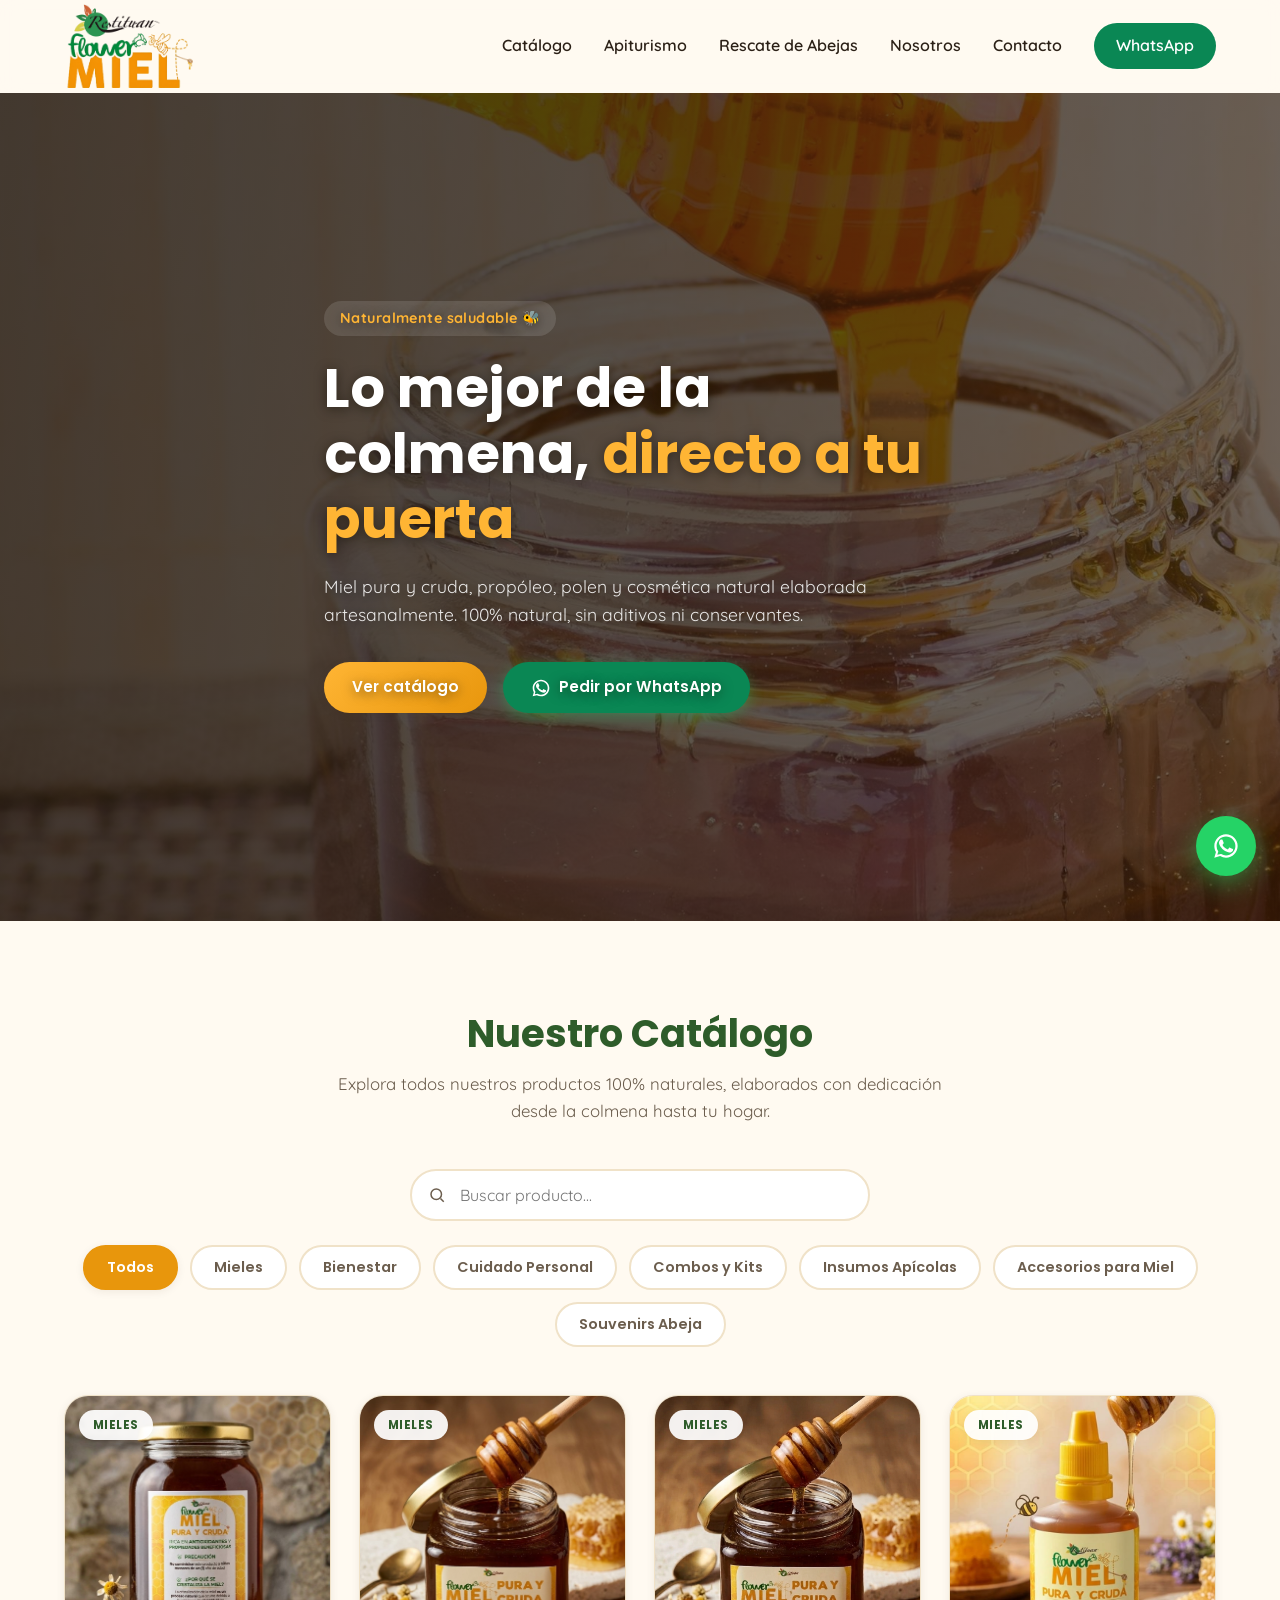
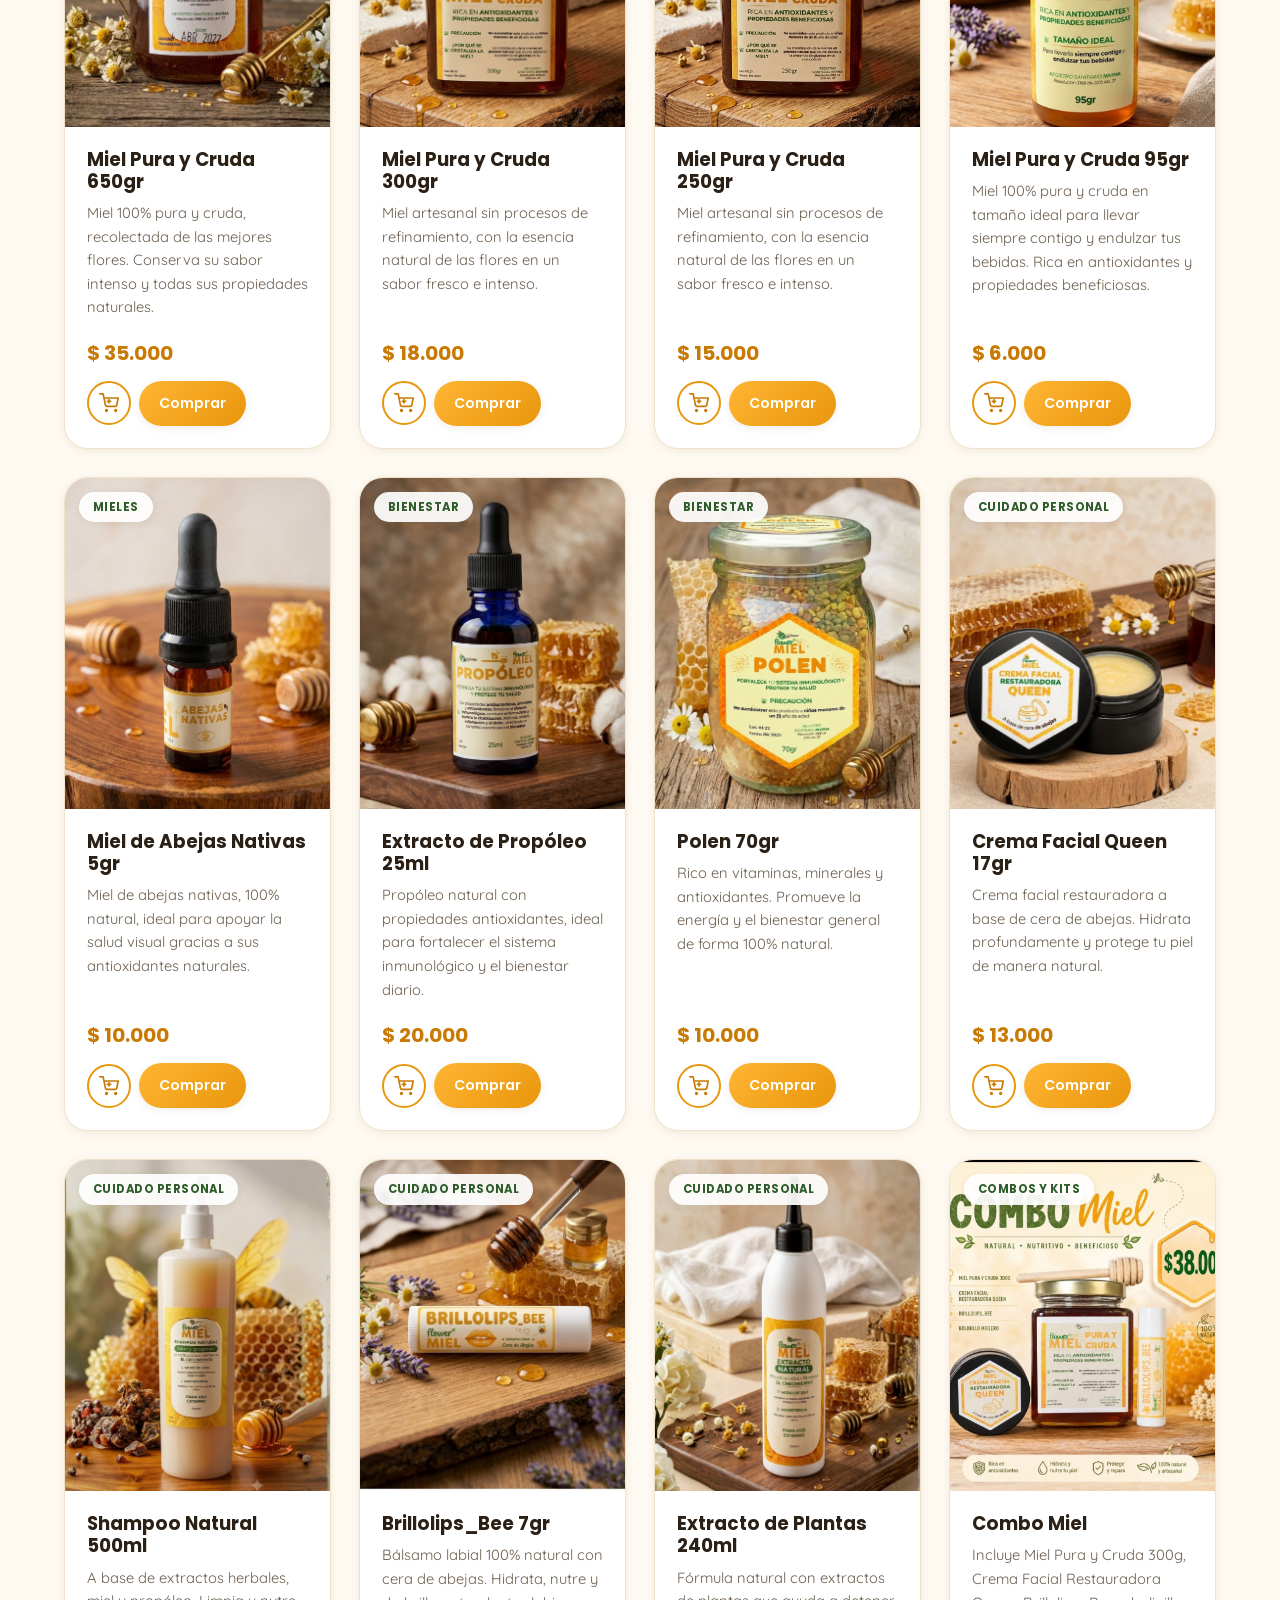
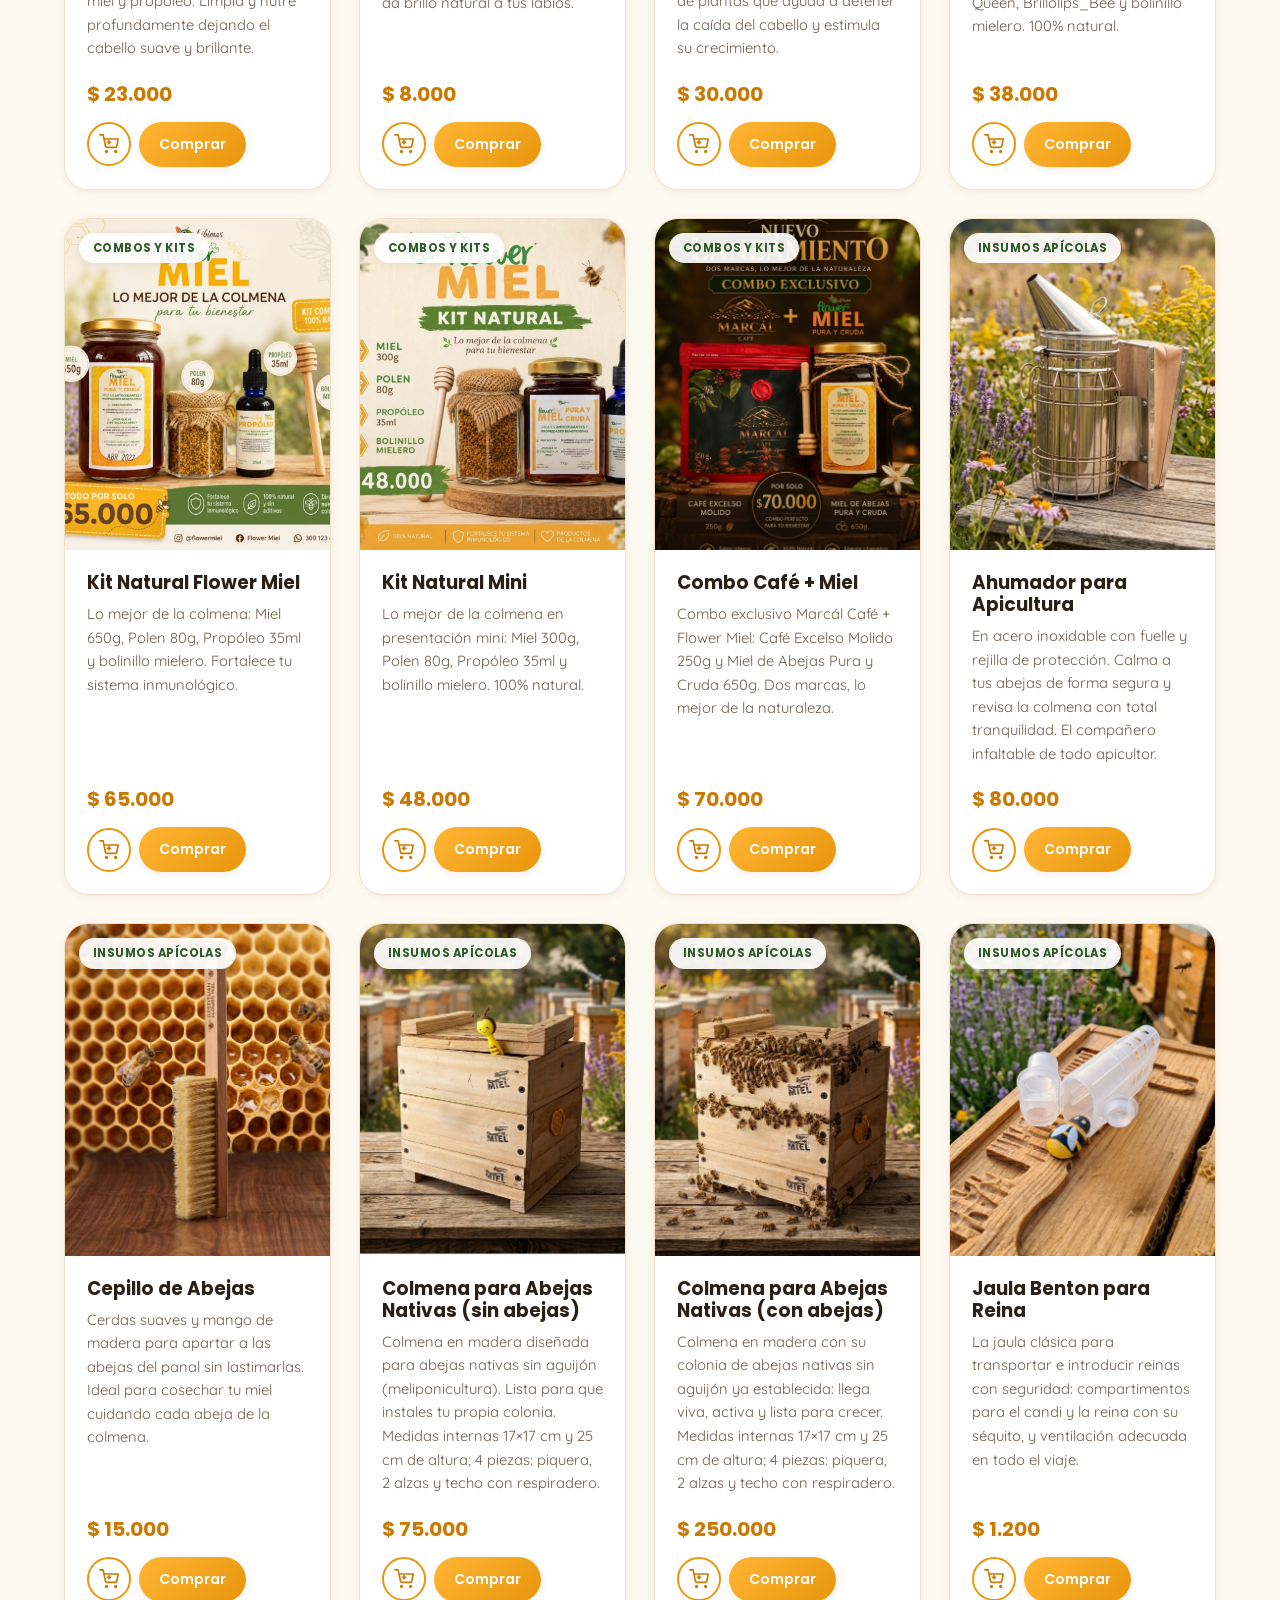
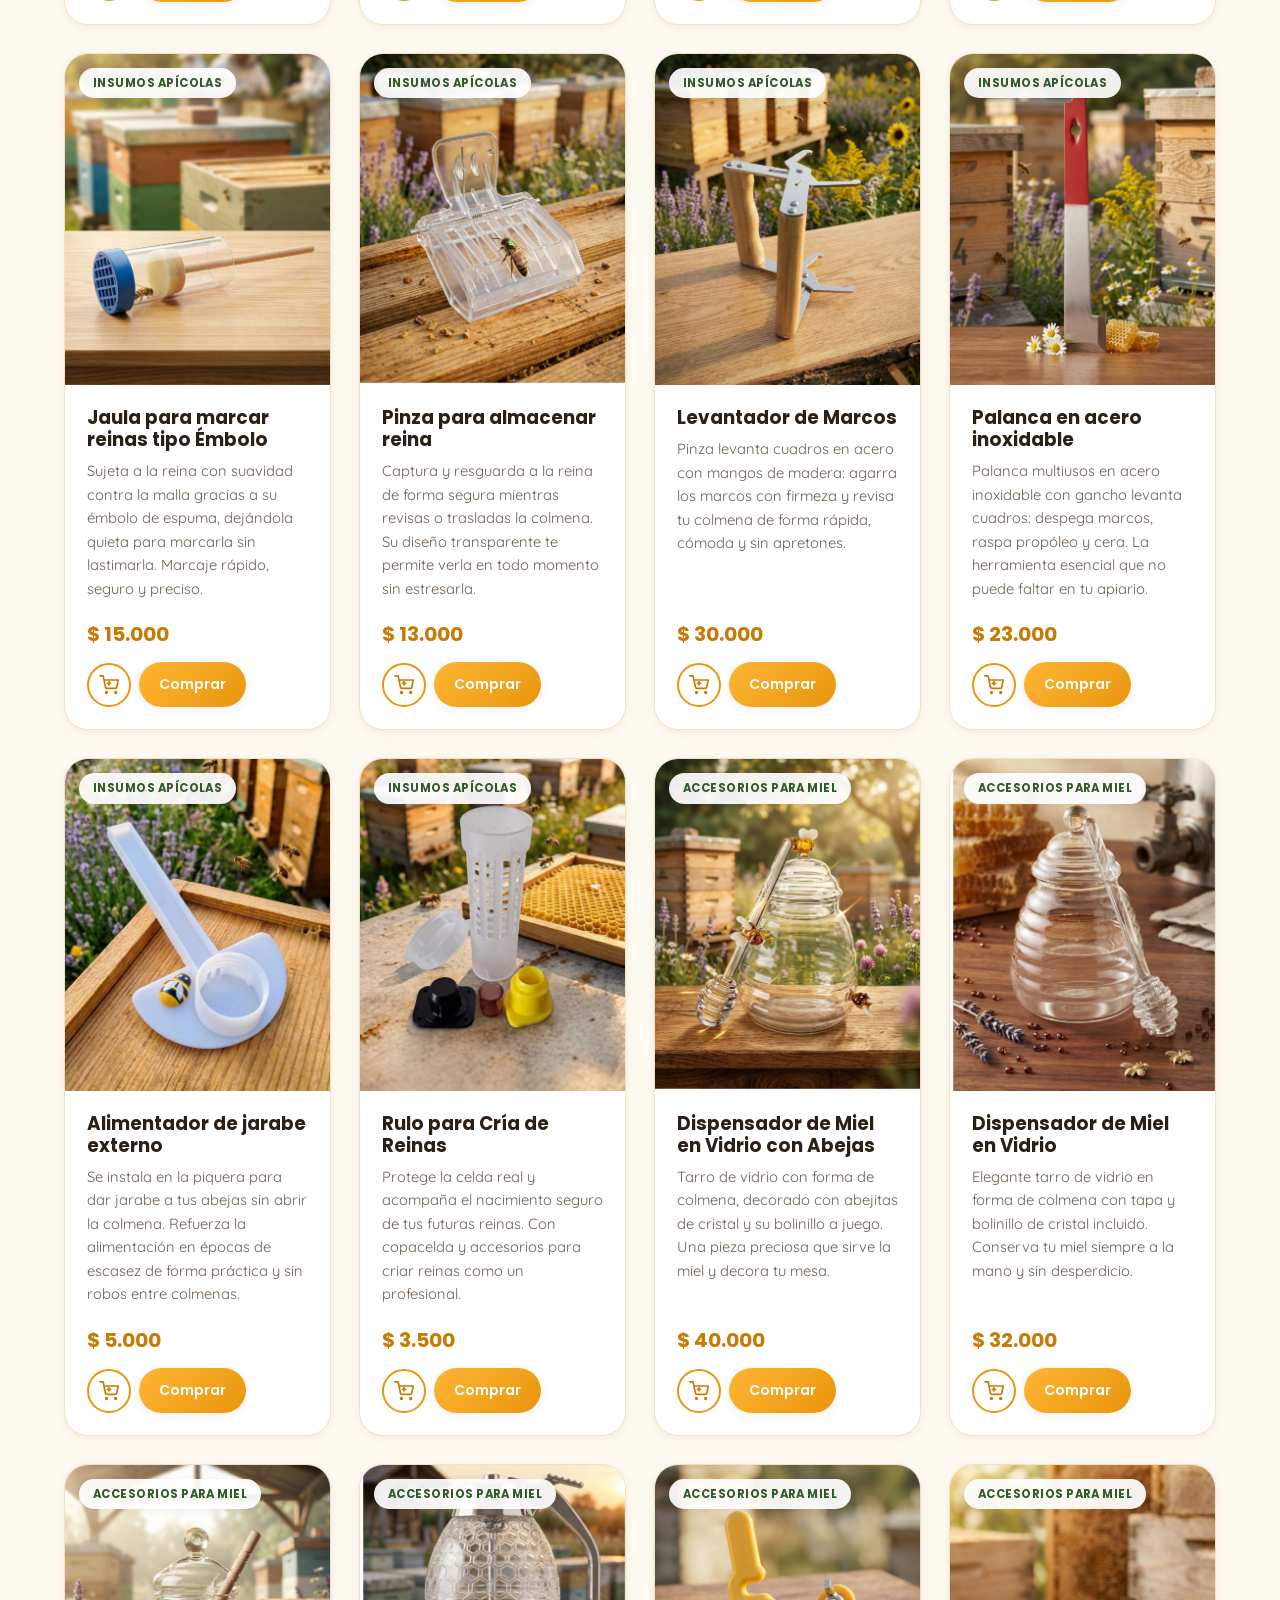
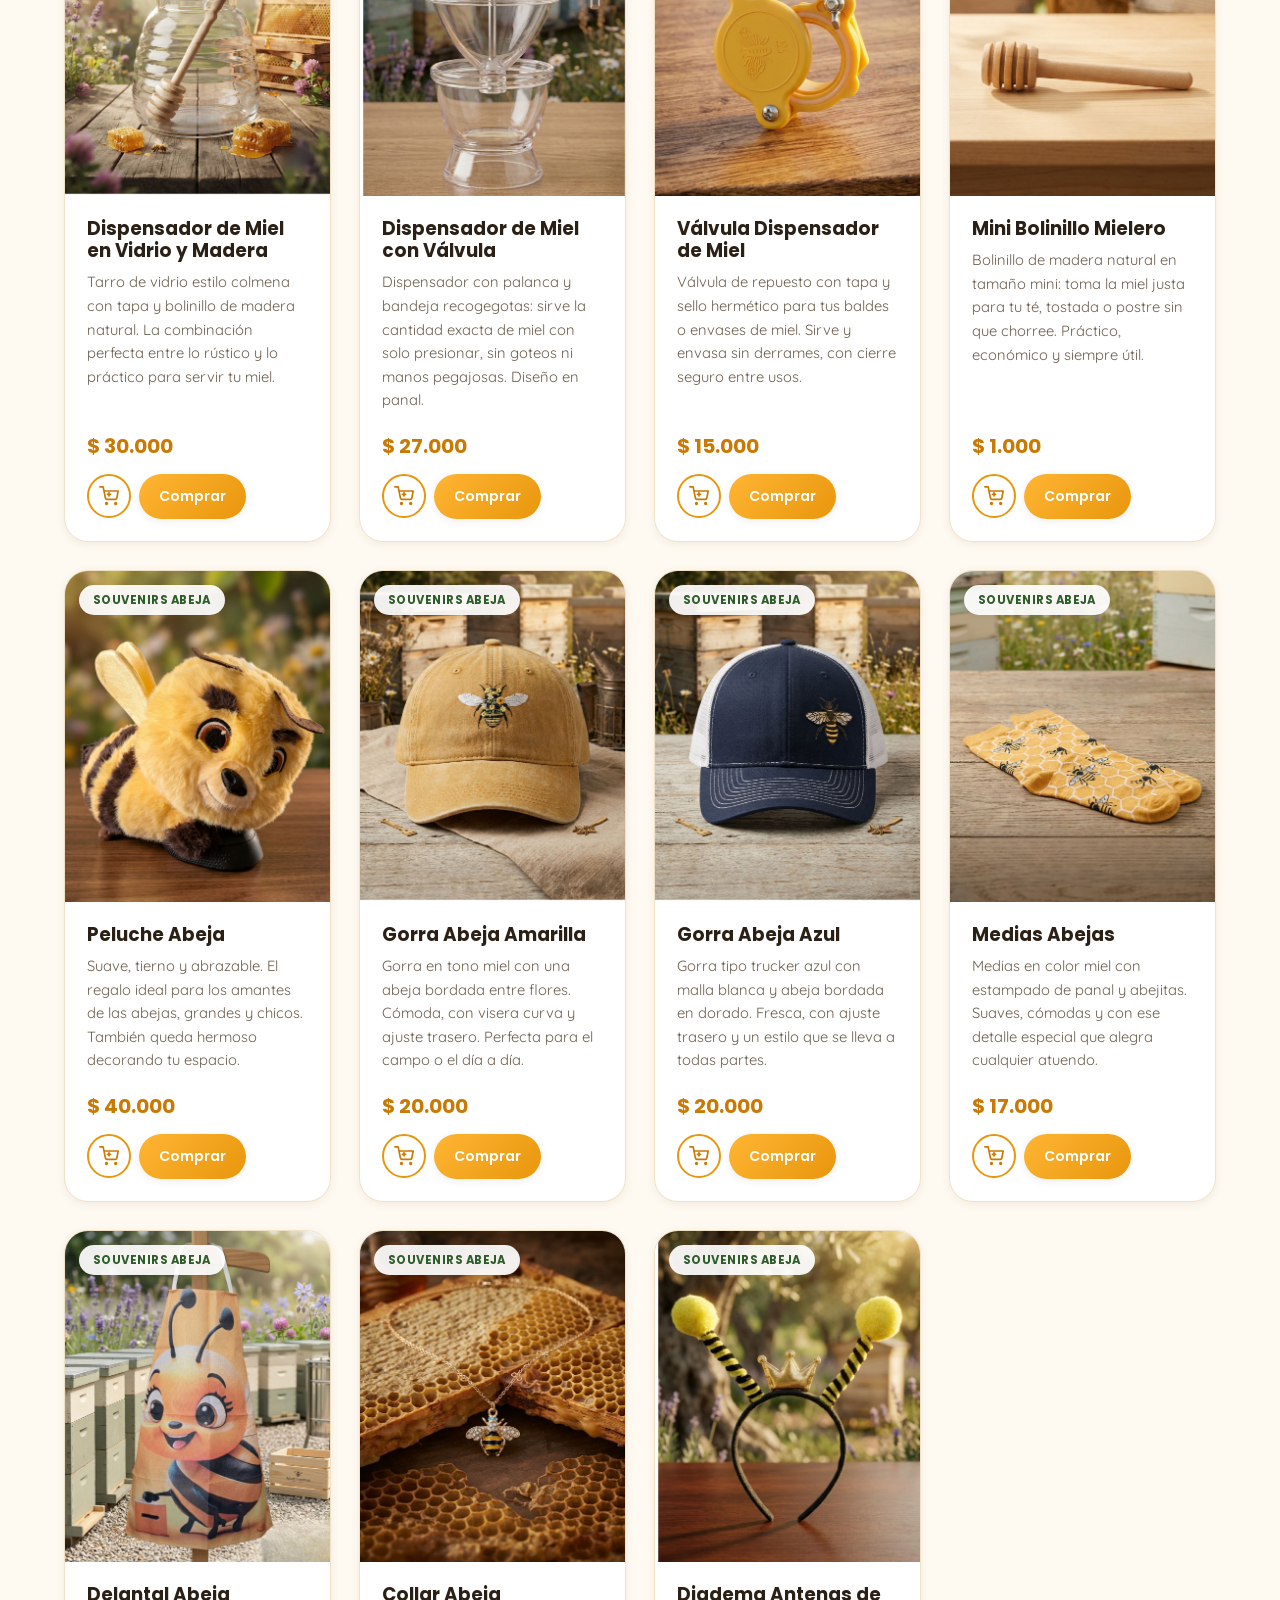
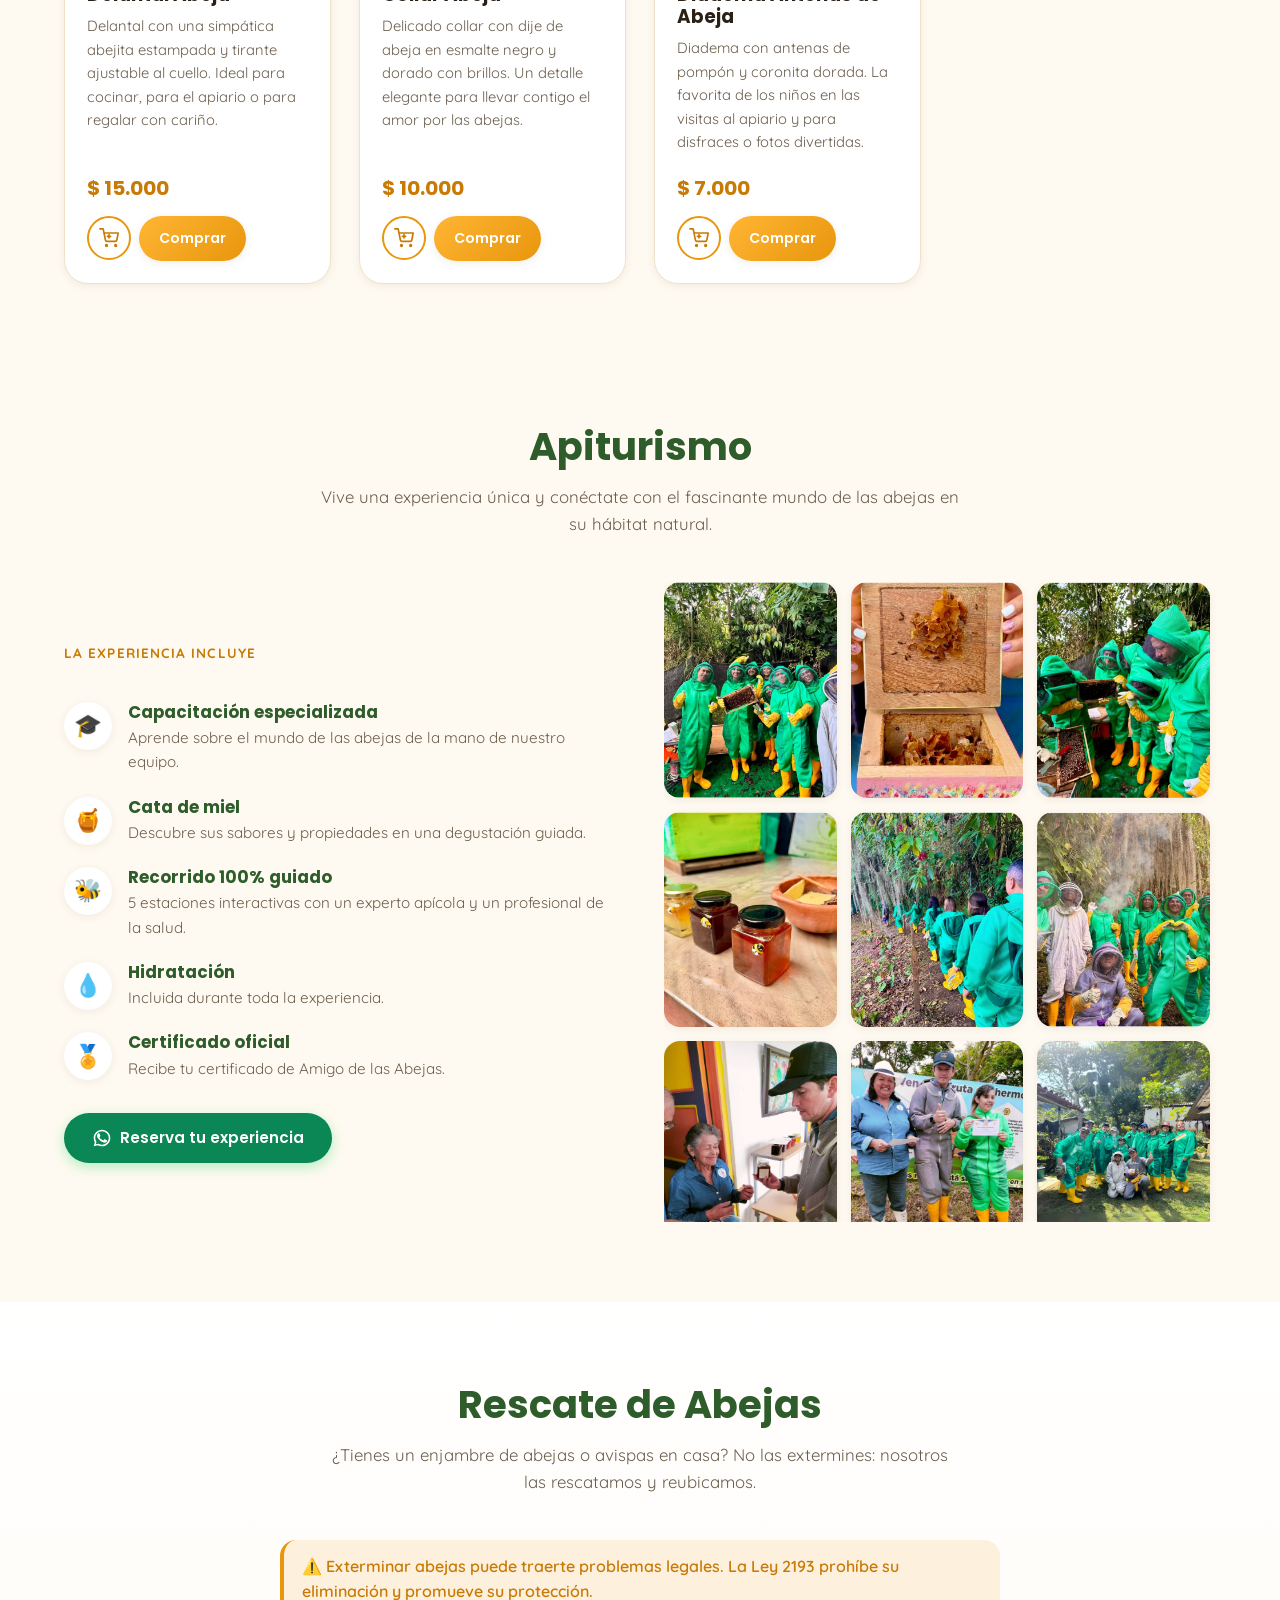
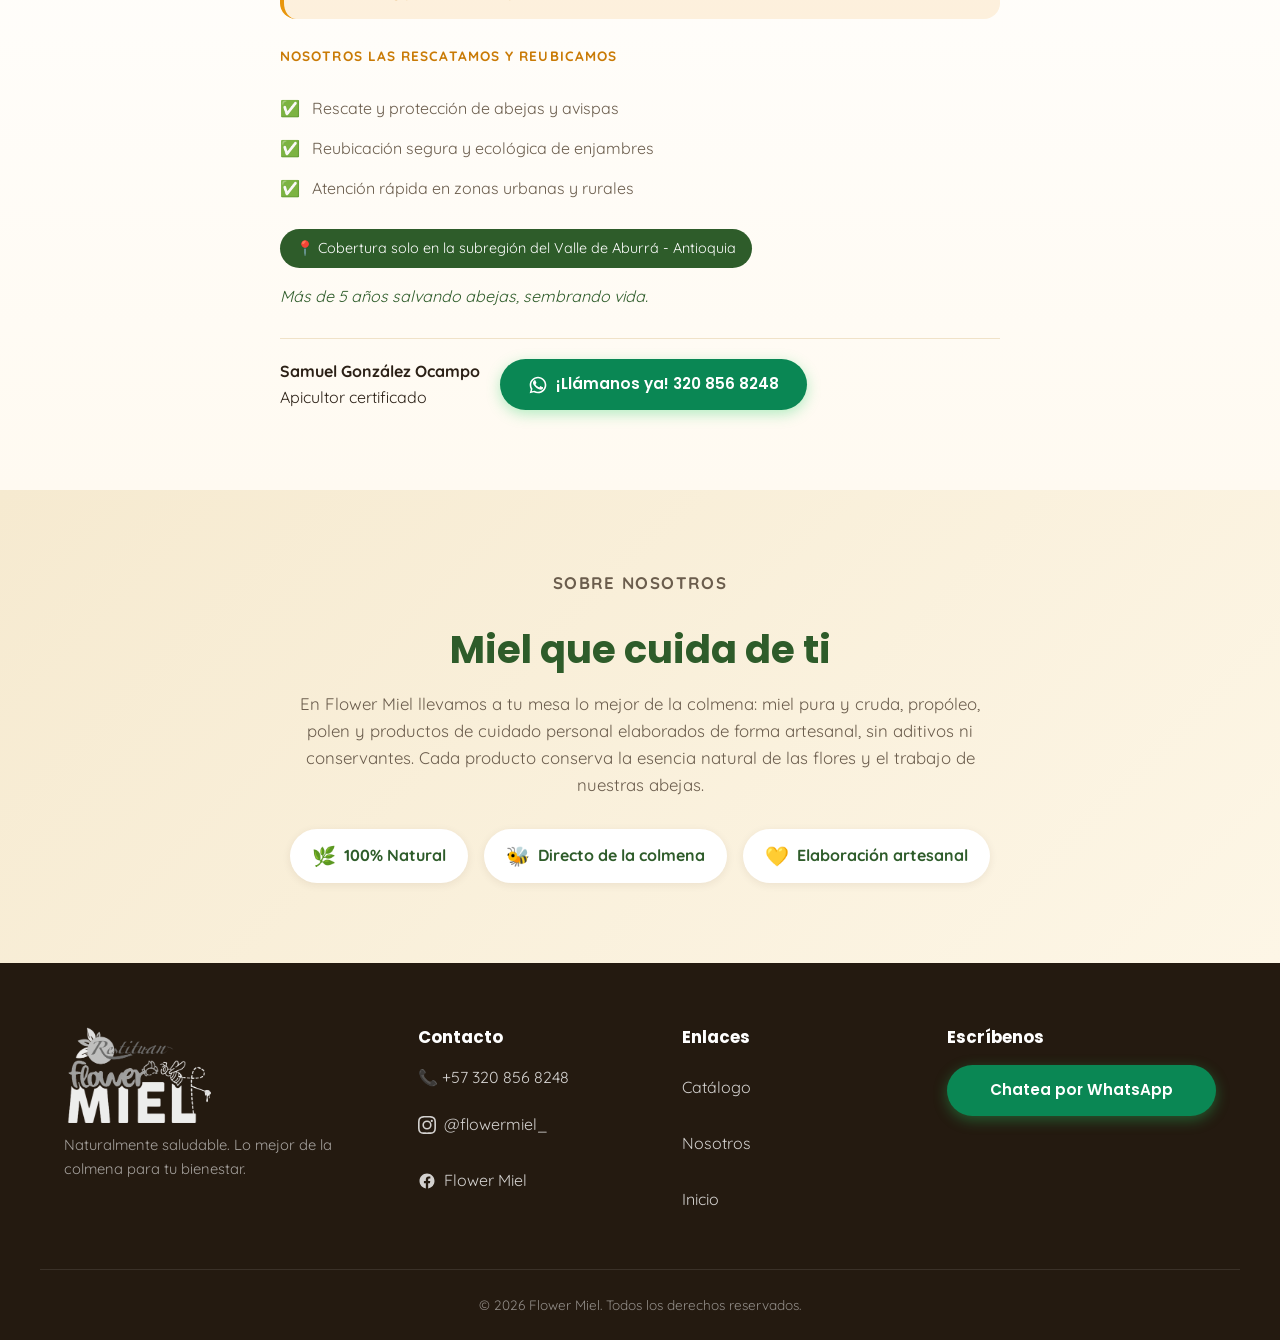
==== commit e7c18ec9: "Separa foto y video del hero, y recupera el verde WhatsApp El hero usaba un solo elemento (el <video" ====
--- a/index.html
+++ b/index.html
@@ -70,7 +70,8 @@
 
 <!-- HERO -->
 <section class="hero">
-  <video class="hero-bg hero-bg-video" autoplay muted loop playsinline poster="assets/img/hero-banner.jpg">
+  <div class="hero-bg"></div>
+  <video class="hero-bg-video" autoplay muted loop playsinline preload="auto" poster="assets/img/hero-banner.jpg">
     <source src="assets/video/hero-honey.mp4" type="video/mp4">
   </video>
   <div class="hero-overlay"></div>
--- a/assets/css/styles.css
+++ b/assets/css/styles.css
@@ -10,8 +10,8 @@
   --color-secondary-dark: #2e5c2a;
   /* Verde oscuro de WhatsApp, ajustado para llegar a 4.5:1 con texto blanco
      (el #25d366 original daba 1.98:1; el #128c7e oficial, 4.14:1). */
-  --color-whatsapp: #0f7b6f;
-  --color-whatsapp-dark: #0b5f56;
+  --color-whatsapp: #0a8754;
+  --color-whatsapp-dark: #076b41;
   /* Verde brillante, solo para superficies sin texto encima (botón flotante). */
   --color-whatsapp-bright: #25d366;
 
@@ -273,22 +273,33 @@
 .hero-bg {
   position: absolute;
   inset: 0;
+  background-image: url('../img/hero-banner.jpg');
   background-size: cover;
   background-position: center;
+  background-color: #2b2115;
   transform: scale(1.05);
 }
 
+/* Capa de video encima de la foto. Si el navegador bloquea la reproduccion,
+   ahorra energia o no soporta el formato, queda visible .hero-bg. */
 .hero-bg-video {
+  position: absolute;
+  inset: 0;
   width: 100%;
   height: 100%;
   object-fit: cover;
   object-position: center;
+  transform: scale(1.05);
 }
 
 .hero-overlay {
   position: absolute;
   inset: 0;
-  background: linear-gradient(115deg, rgba(30, 22, 10, 0.82) 30%, rgba(30, 22, 10, 0.45) 65%, rgba(30, 22, 10, 0.2) 100%);
+  /* El video es claro (luminancia media ~179), asi que necesita un velo parejo
+     para que el texto blanco mantenga contraste AA en todo el ancho: el titulo
+     llega al 73% del viewport en escritorio y al 94% en movil. */
+  background:
+    linear-gradient(105deg, rgba(26, 18, 8, 0.82) 0%, rgba(26, 18, 8, 0.72) 55%, rgba(26, 18, 8, 0.62) 100%);
 }
 
 .hero-content {
@@ -297,6 +308,7 @@
   color: #fff;
   max-width: 680px;
   padding-block: 80px;
+  text-shadow: 0 2px 12px rgba(20, 14, 5, 0.55);
 }
 
 .hero-eyebrow {
@@ -2168,8 +2180,8 @@
     scroll-behavior: auto !important;
   }
 
-  /* Sin el video, el poster del hero queda de fondo estático. */
+  /* Sin movimiento, el video se oculta y queda la foto de fondo del hero. */
   .hero-bg-video {
-    display: none;
-  }
-}
+    opacity: 0;
+  }
+}
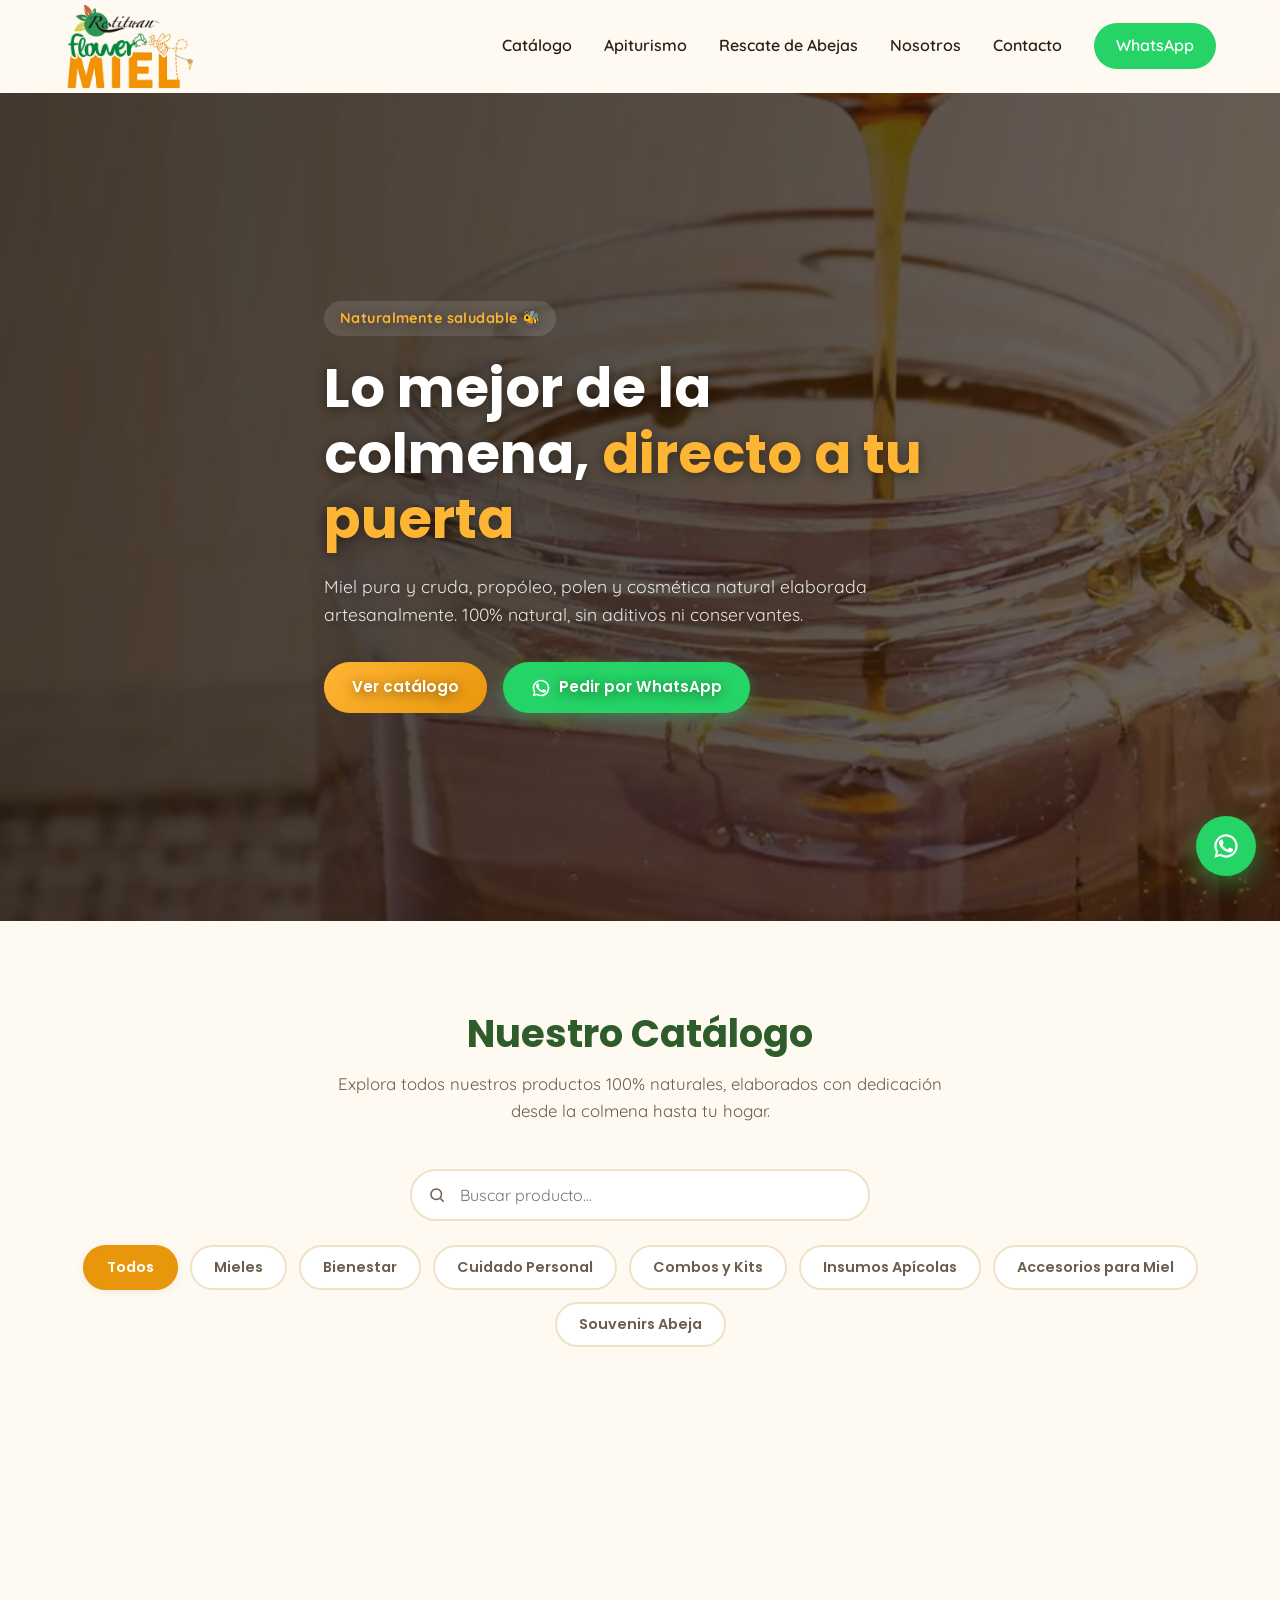
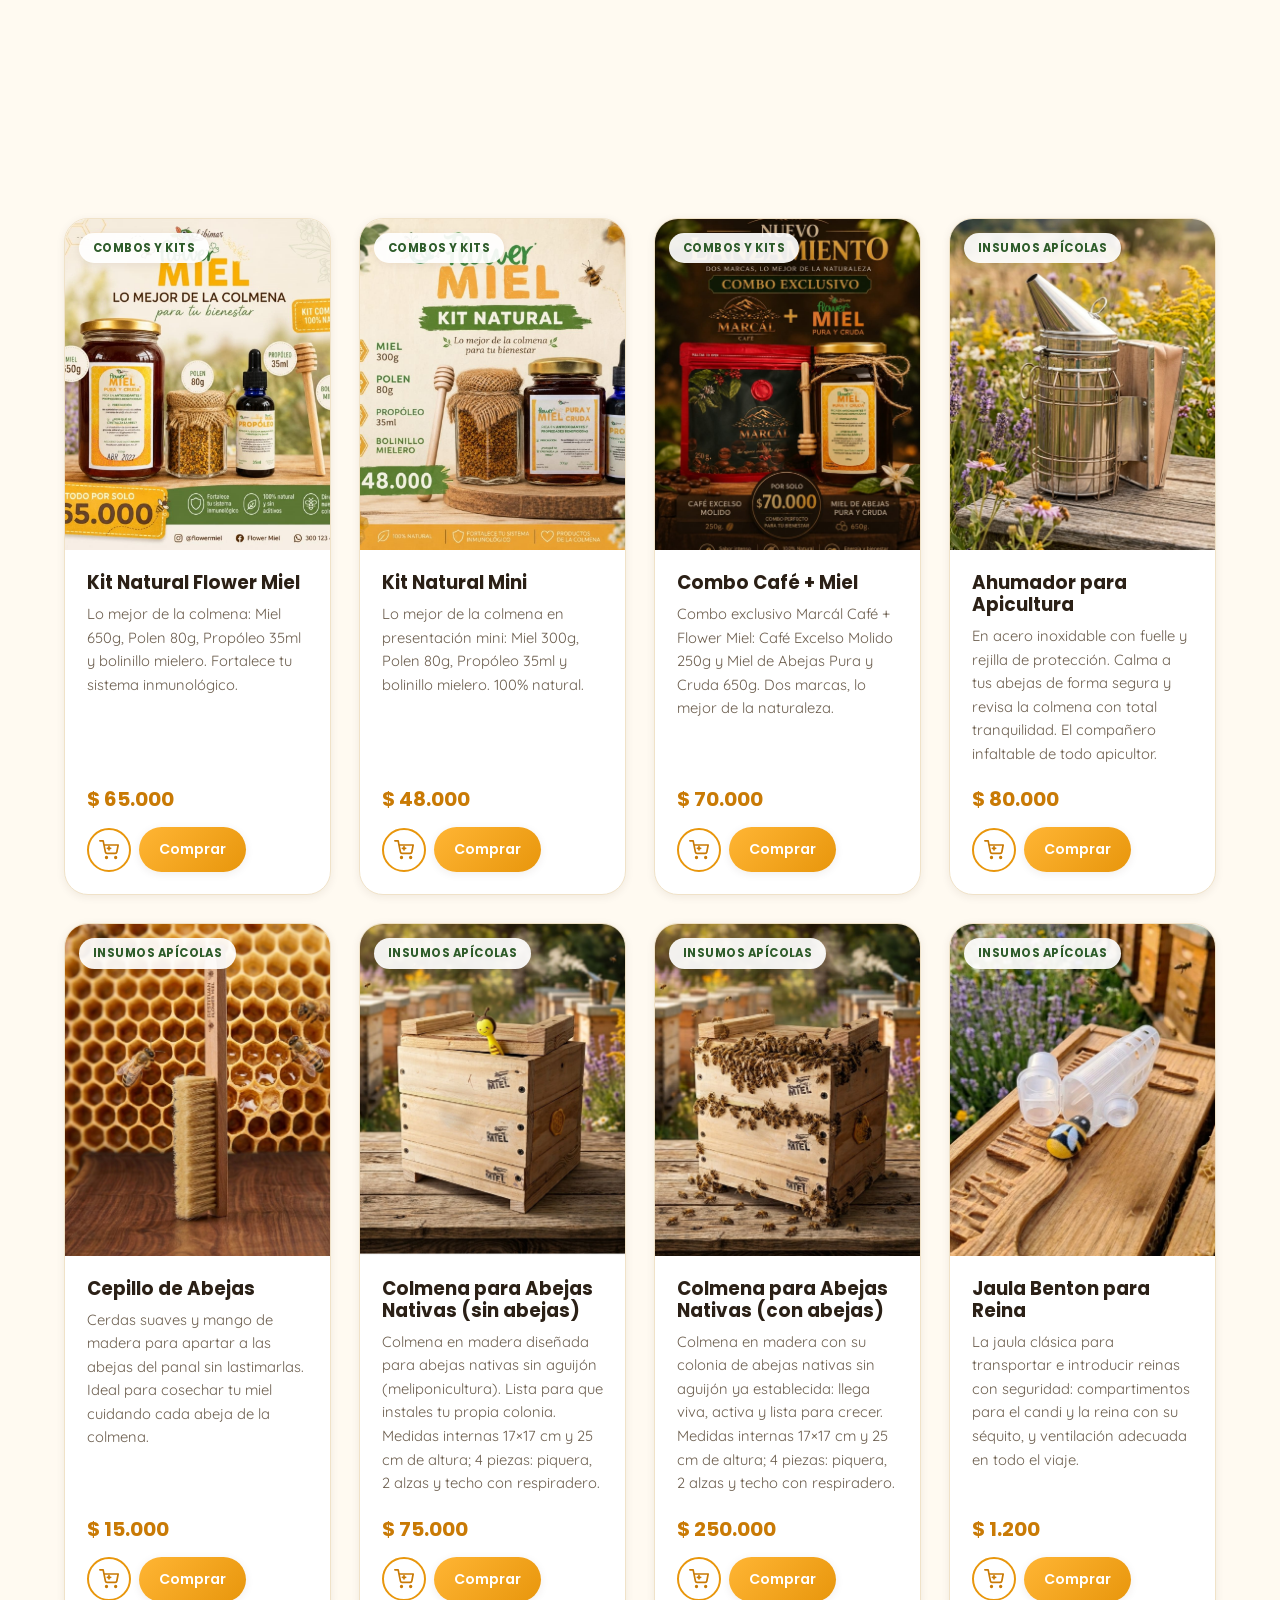
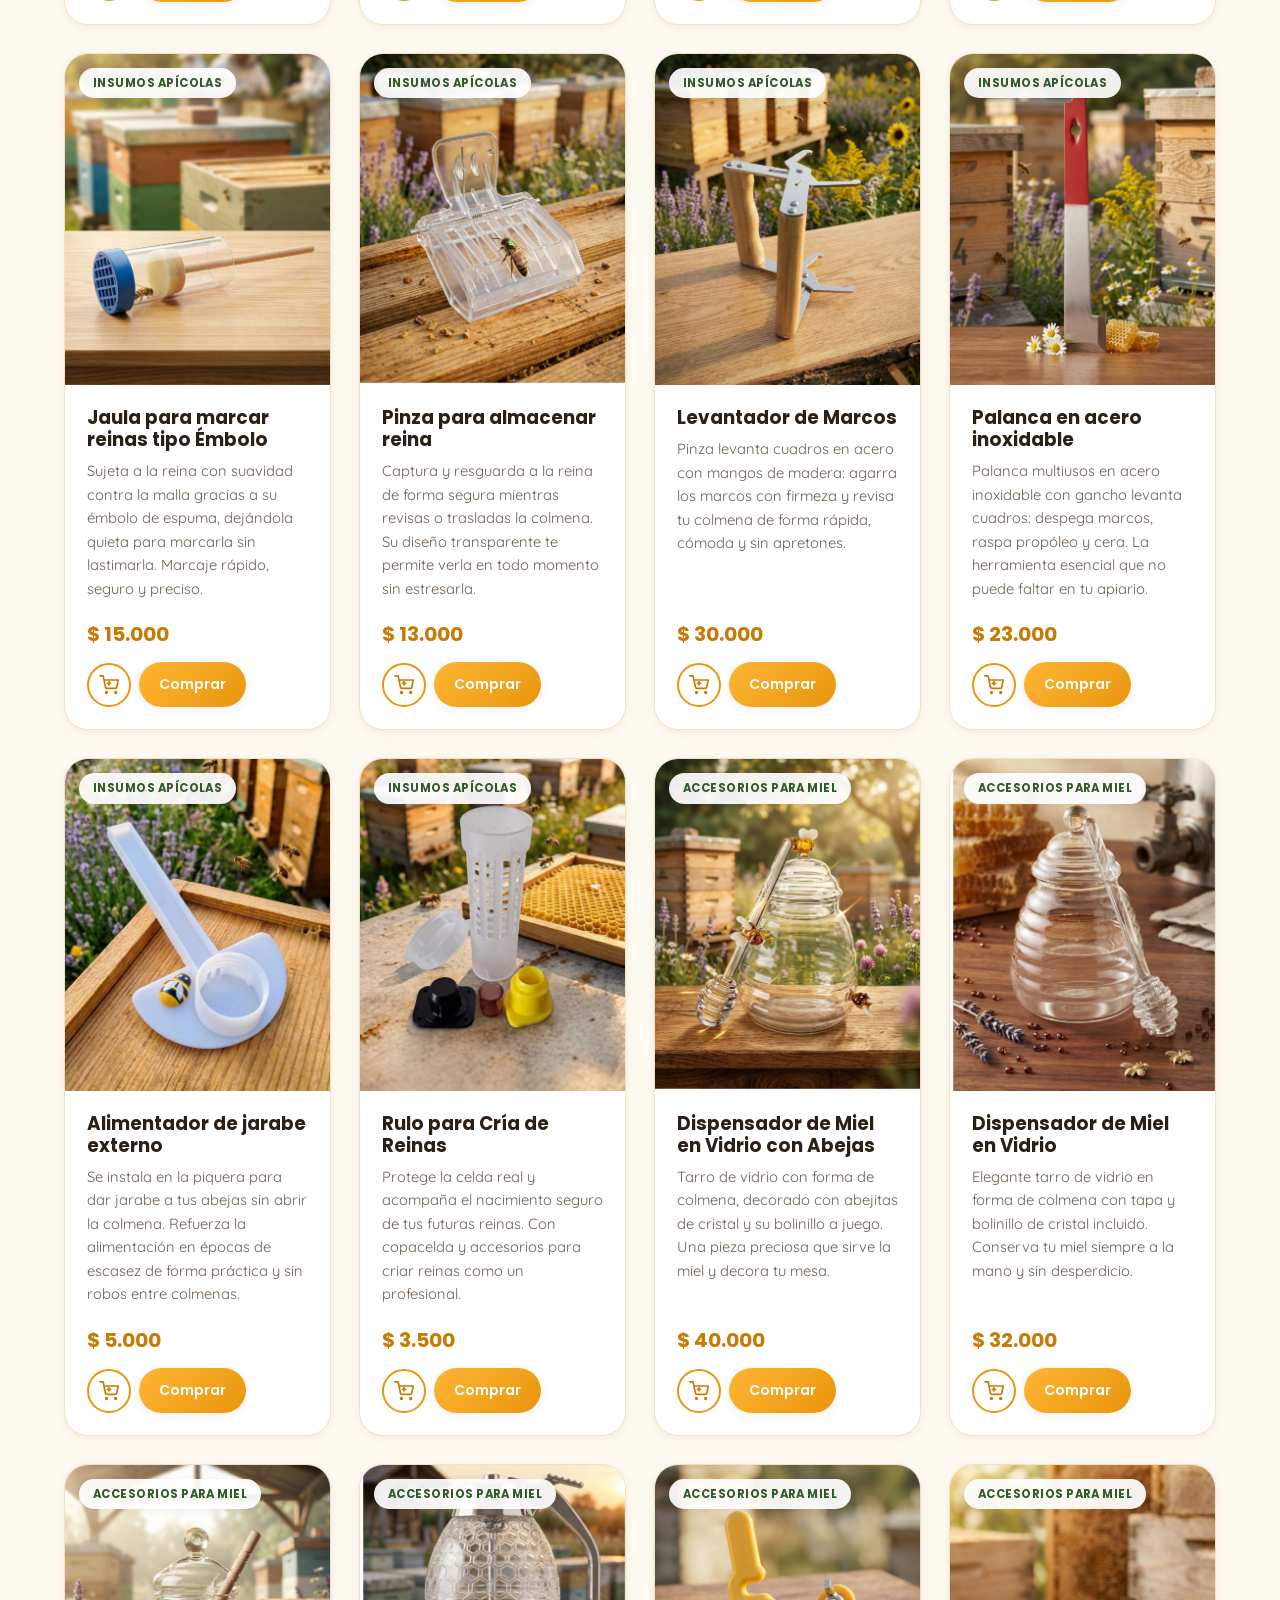
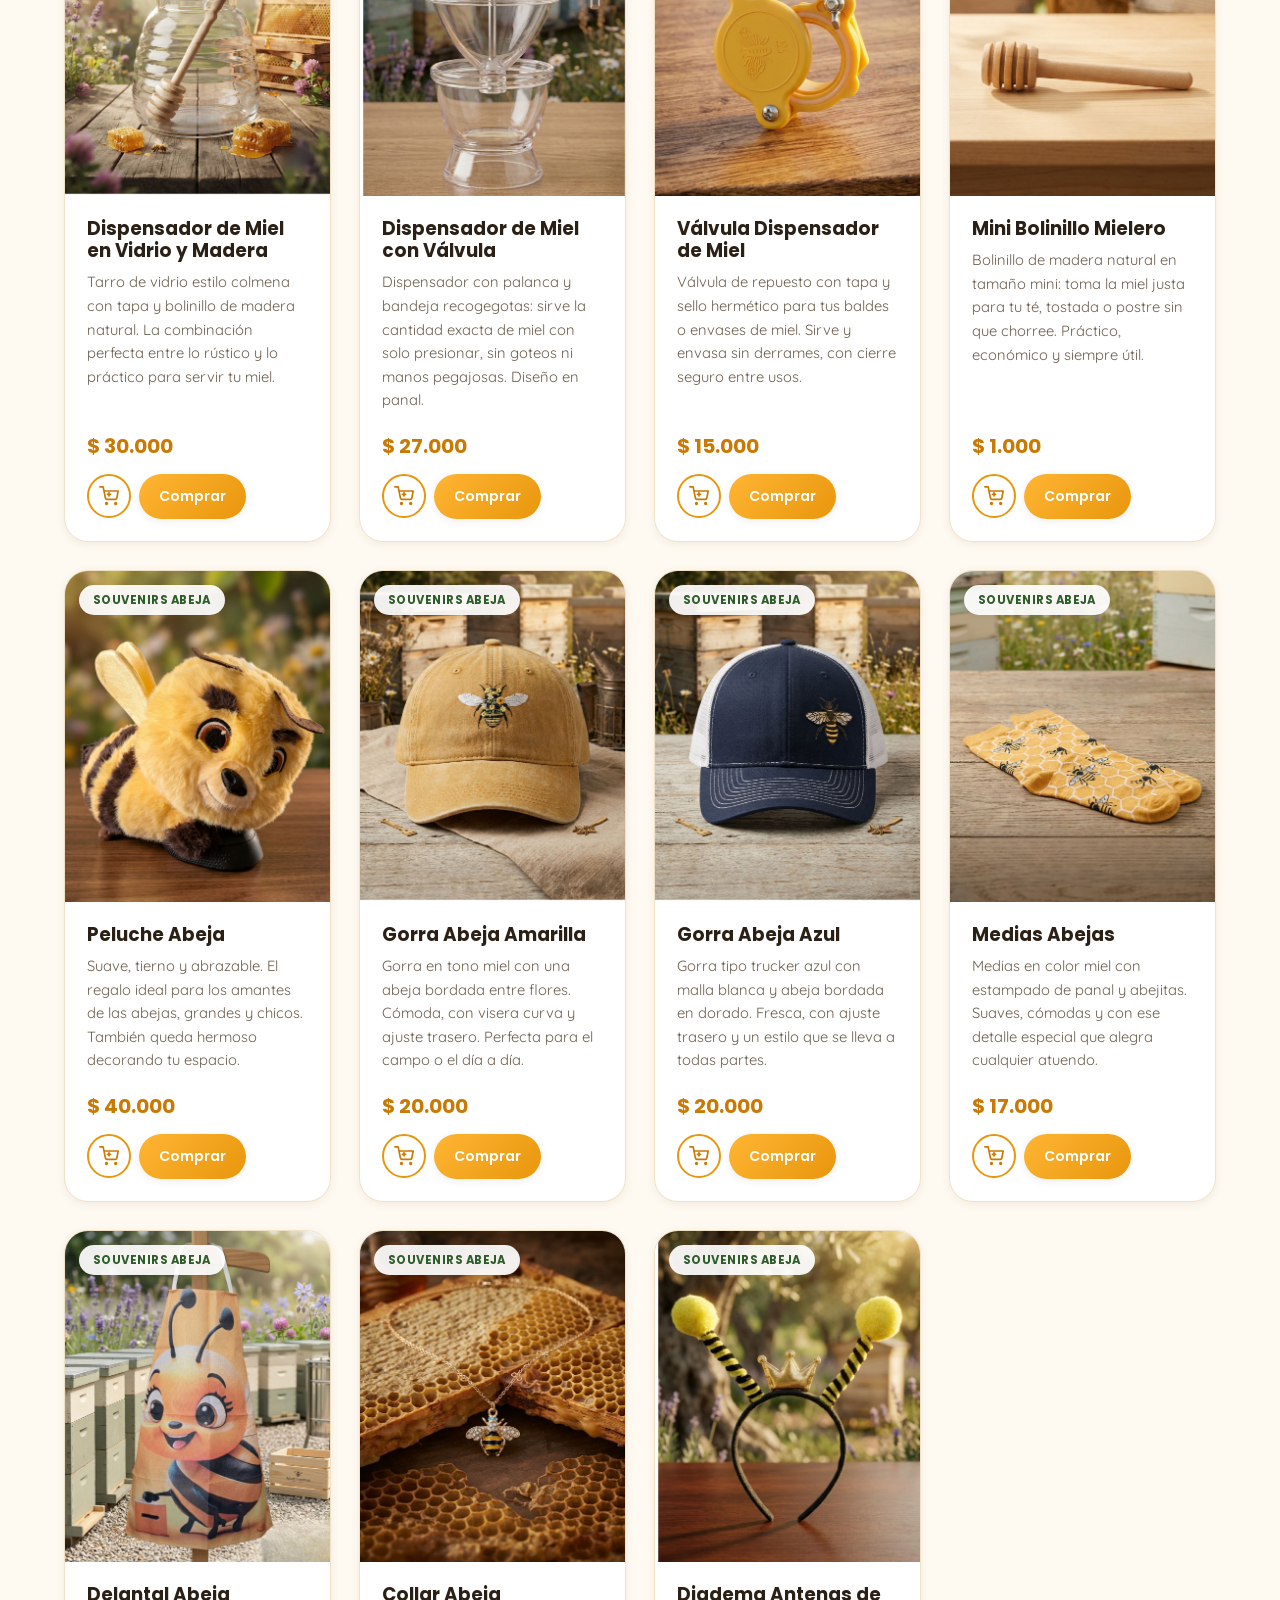
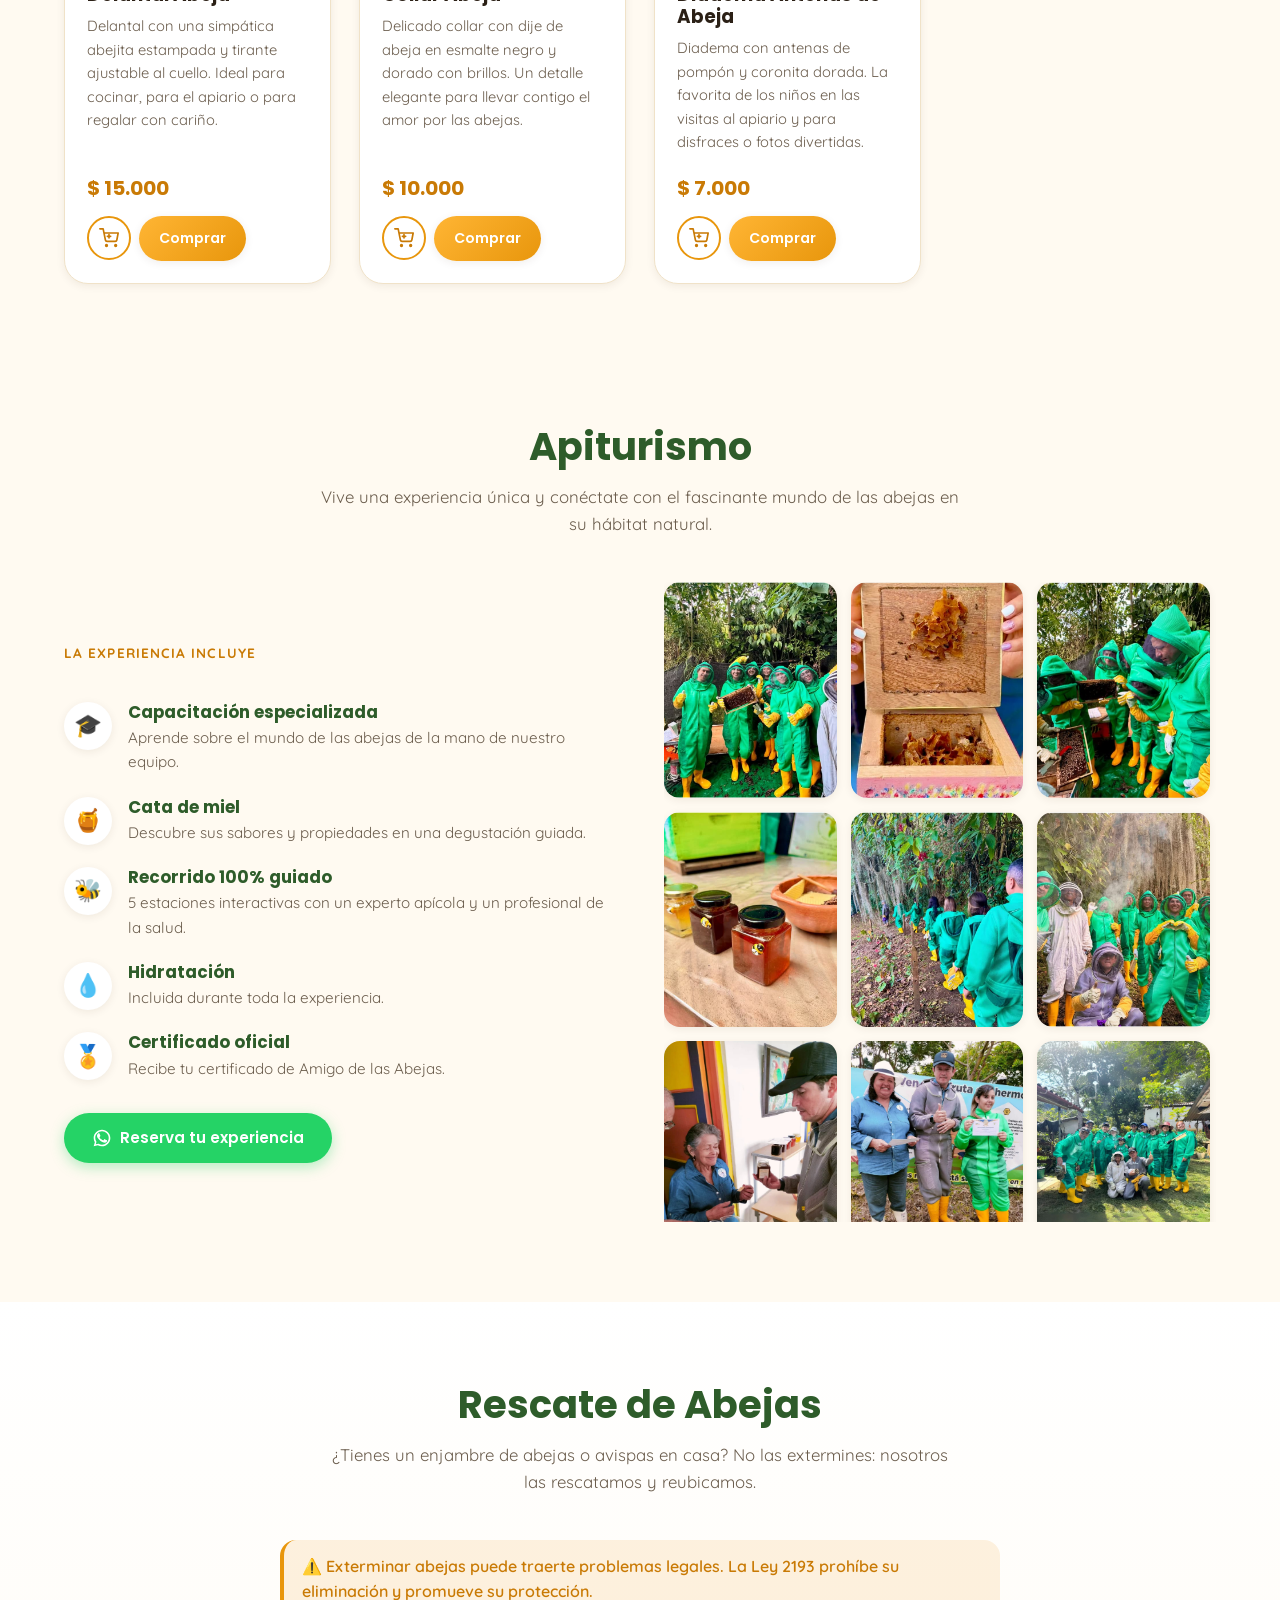
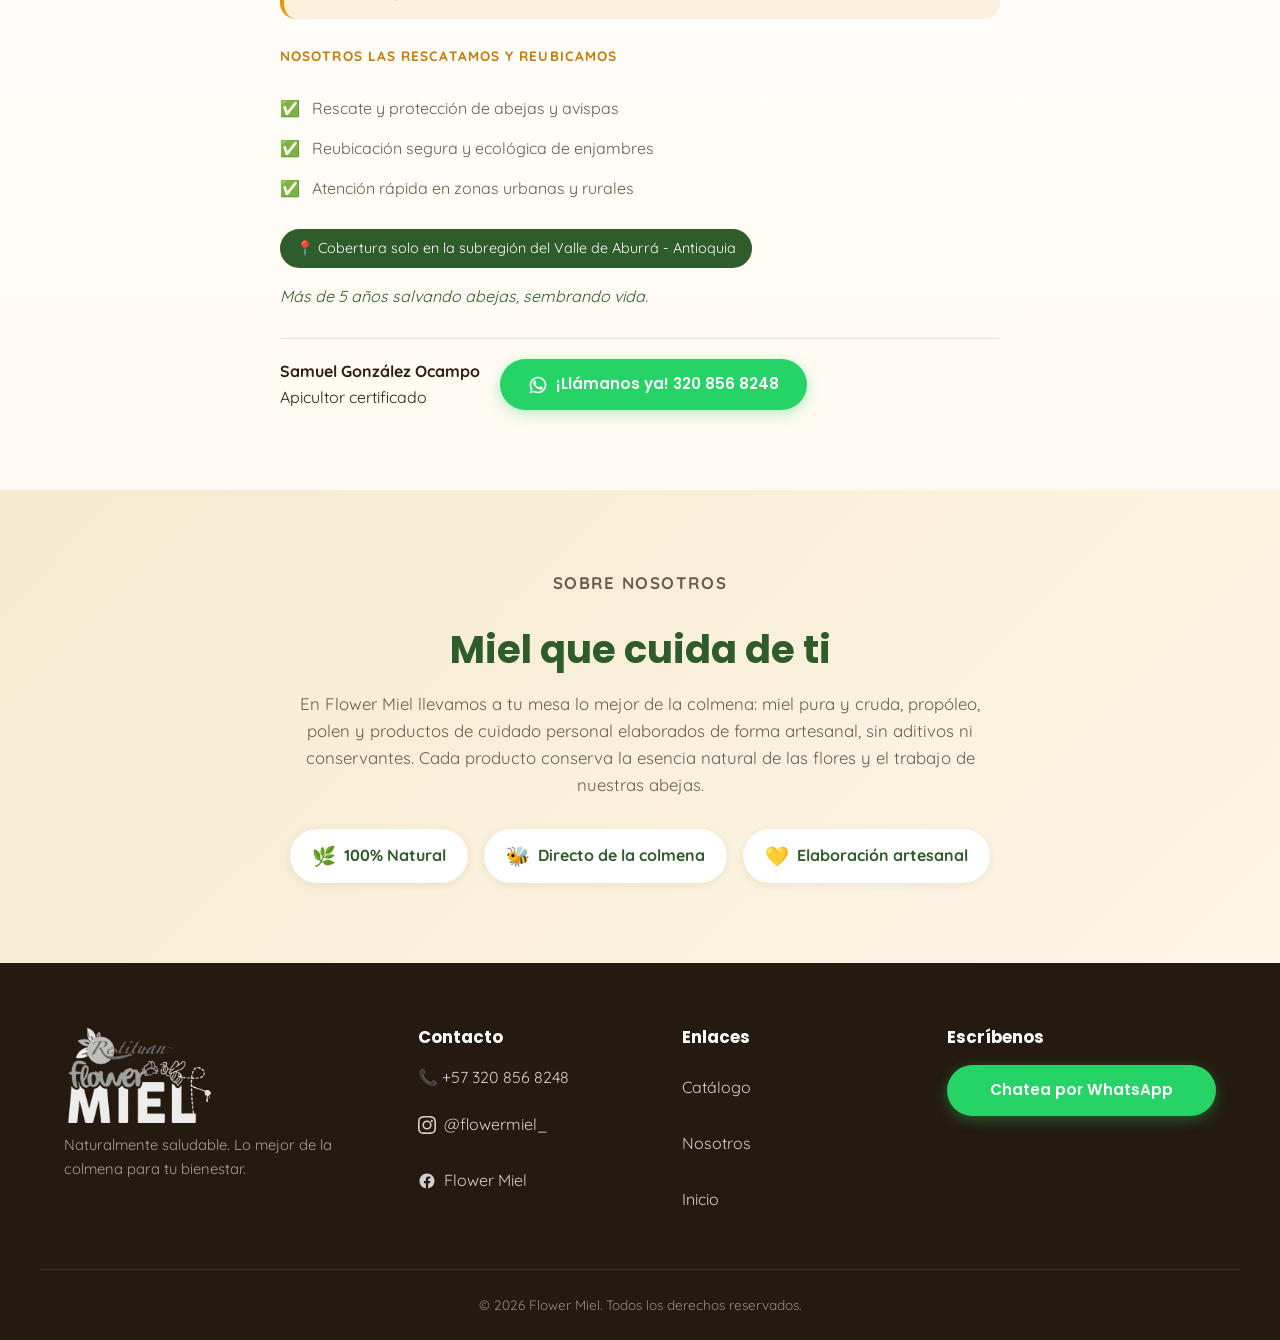
==== commit 30b67daa: "Recodifica el video del hero a un formato mas compatible El video venia en 1364x1516 con perfil High" ====
--- a/index.html
+++ b/index.html
@@ -72,6 +72,7 @@
 <section class="hero">
   <div class="hero-bg"></div>
   <video class="hero-bg-video" autoplay muted loop playsinline preload="auto" poster="assets/img/hero-banner.jpg">
+    <source src="assets/video/hero-honey.webm" type="video/webm">
     <source src="assets/video/hero-honey.mp4" type="video/mp4">
   </video>
   <div class="hero-overlay"></div>
--- a/assets/css/styles.css
+++ b/assets/css/styles.css
@@ -8,11 +8,9 @@
   --color-primary-light: #ffb534;
   --color-secondary: #3f7d3a;
   --color-secondary-dark: #2e5c2a;
-  /* Verde oscuro de WhatsApp, ajustado para llegar a 4.5:1 con texto blanco
-     (el #25d366 original daba 1.98:1; el #128c7e oficial, 4.14:1). */
-  --color-whatsapp: #0a8754;
-  --color-whatsapp-dark: #076b41;
-  /* Verde brillante, solo para superficies sin texto encima (botón flotante). */
+  /* Verde de marca de WhatsApp, el mismo del botón flotante. */
+  --color-whatsapp: #25d366;
+  --color-whatsapp-dark: #1fb855;
   --color-whatsapp-bright: #25d366;
 
   --color-bg: #fffaf1;
